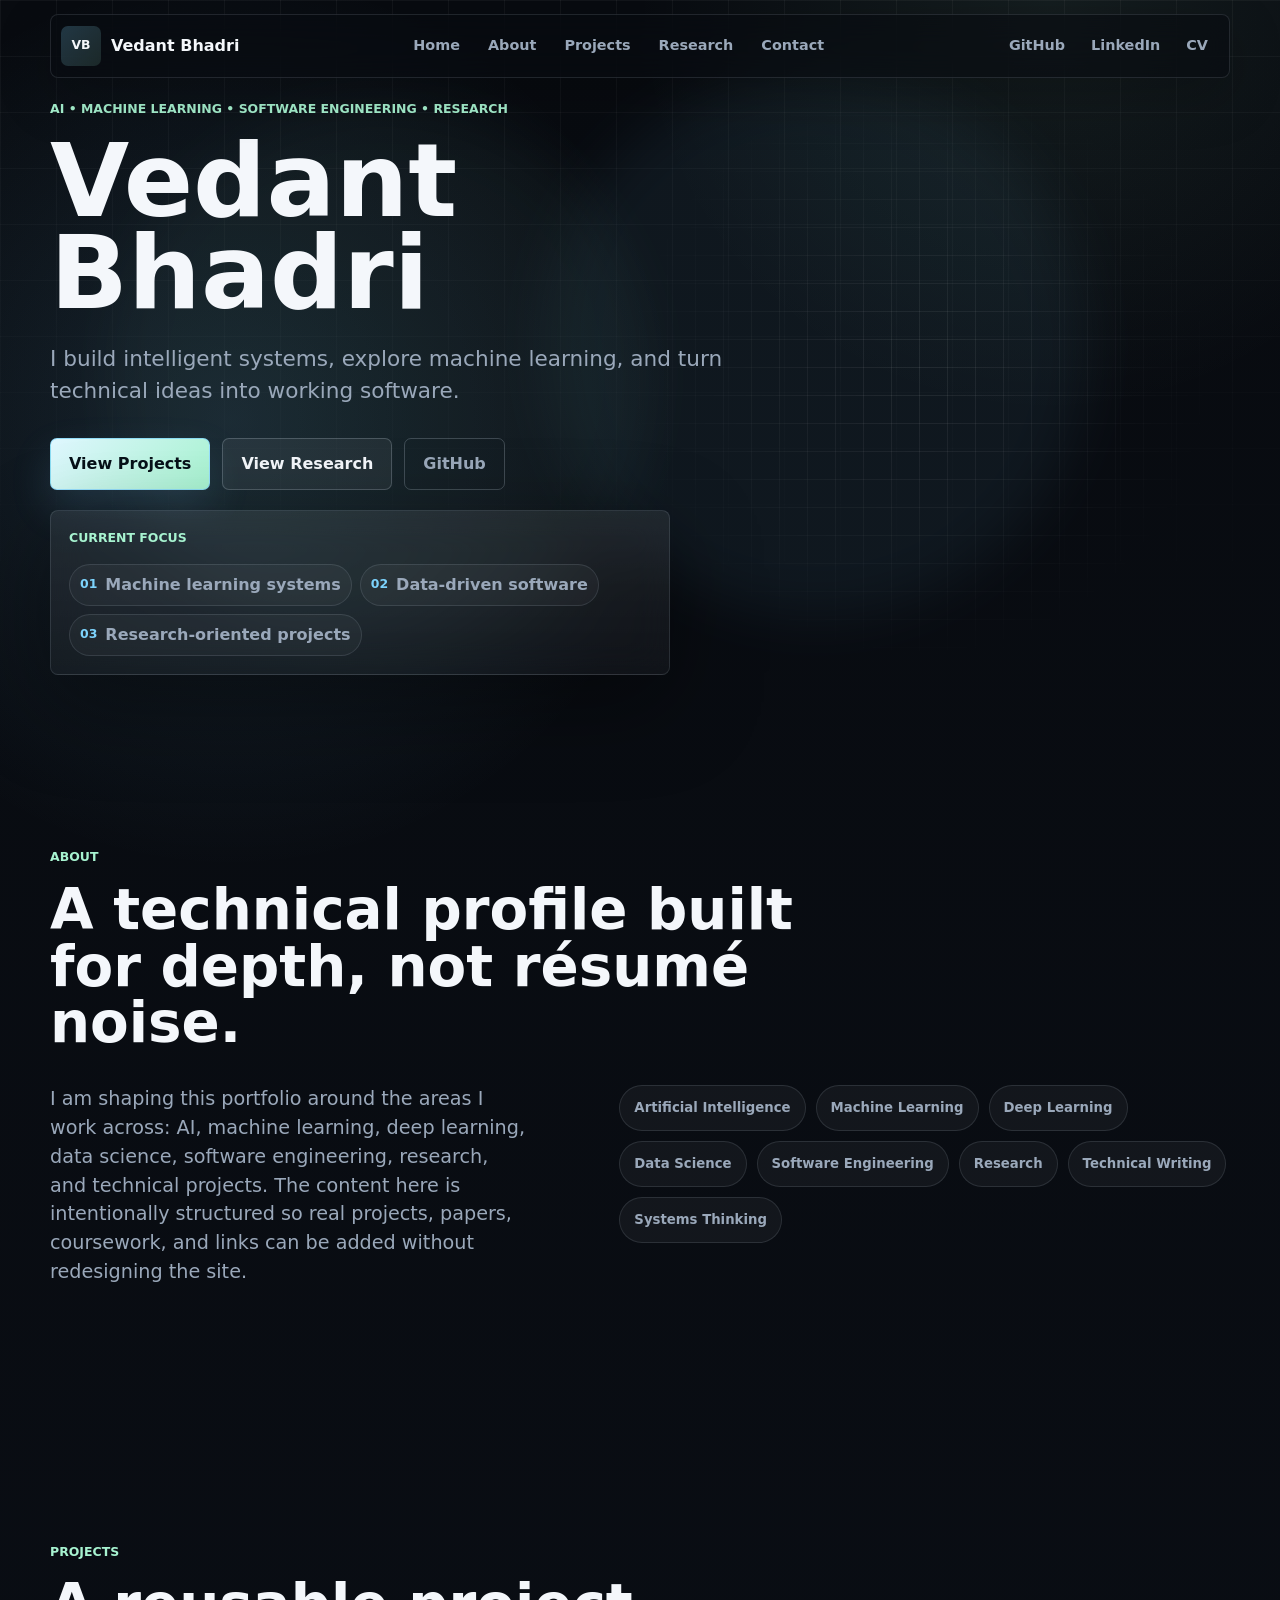
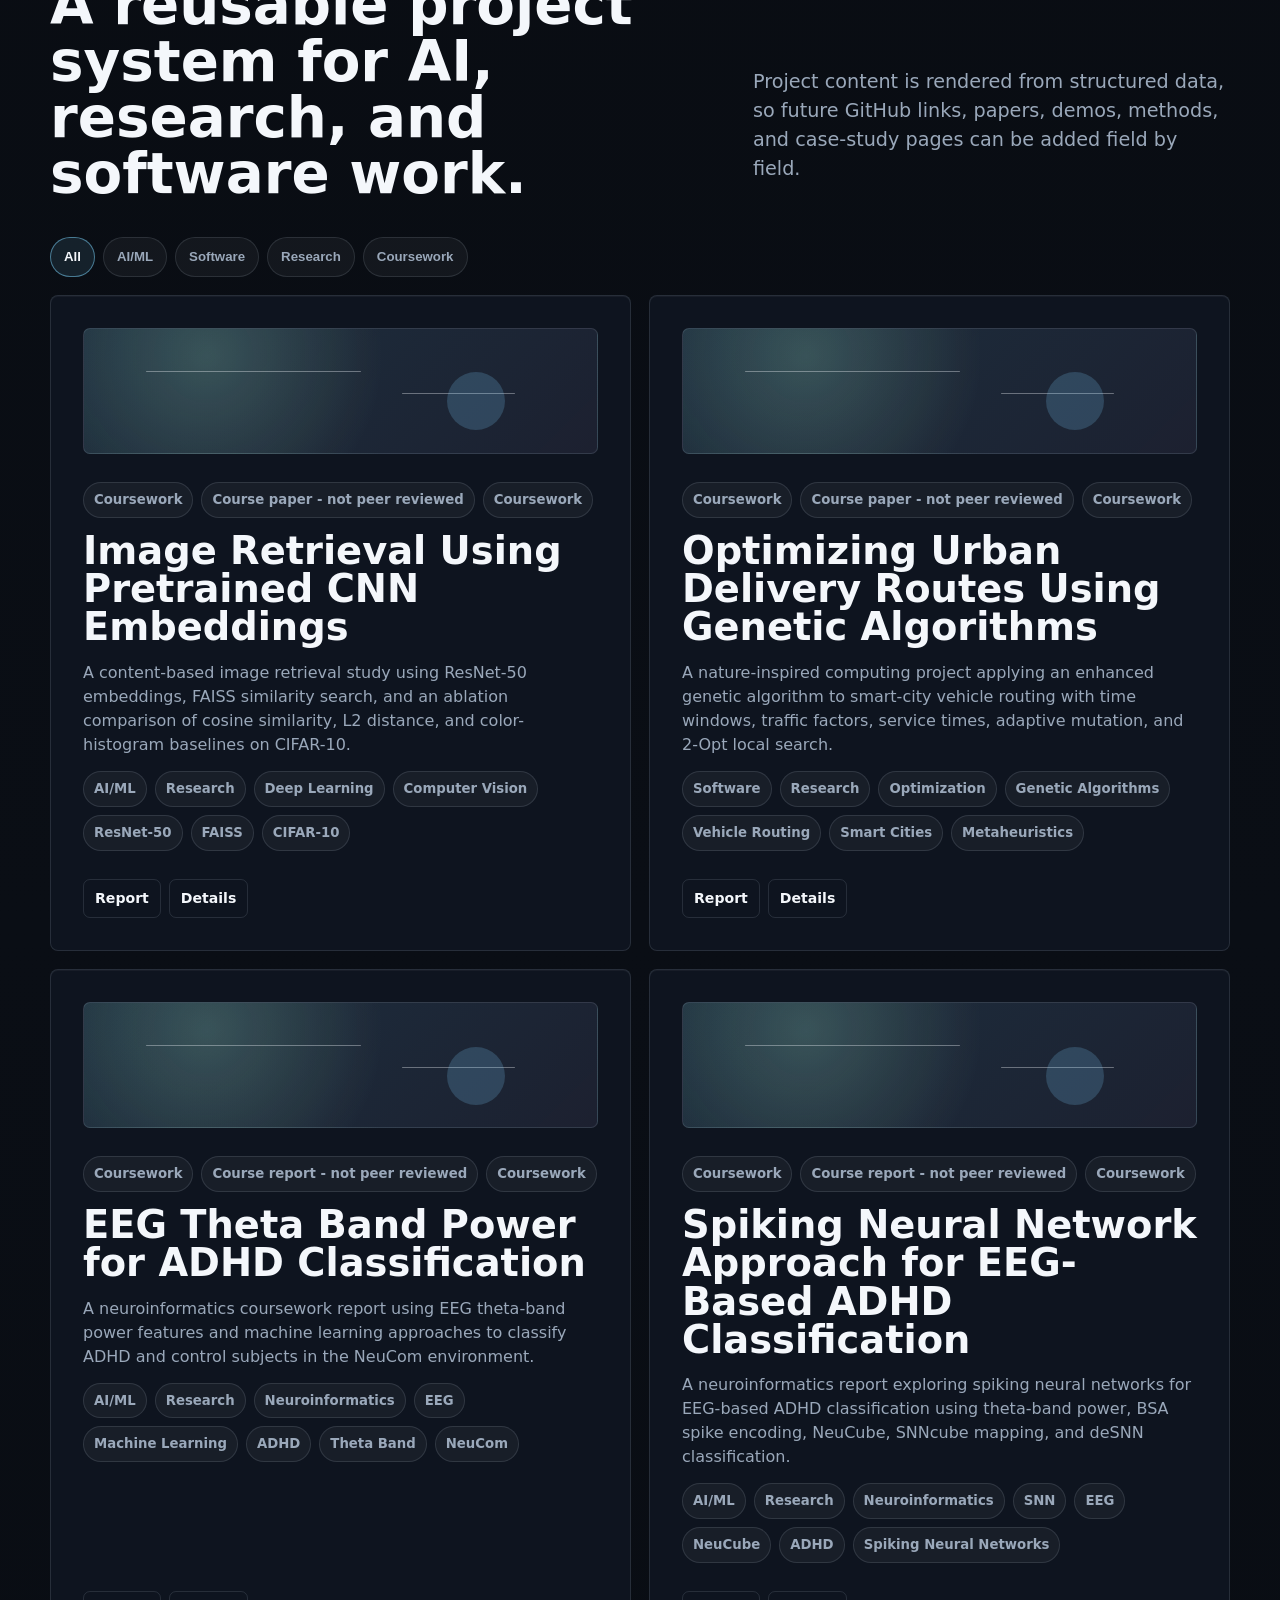
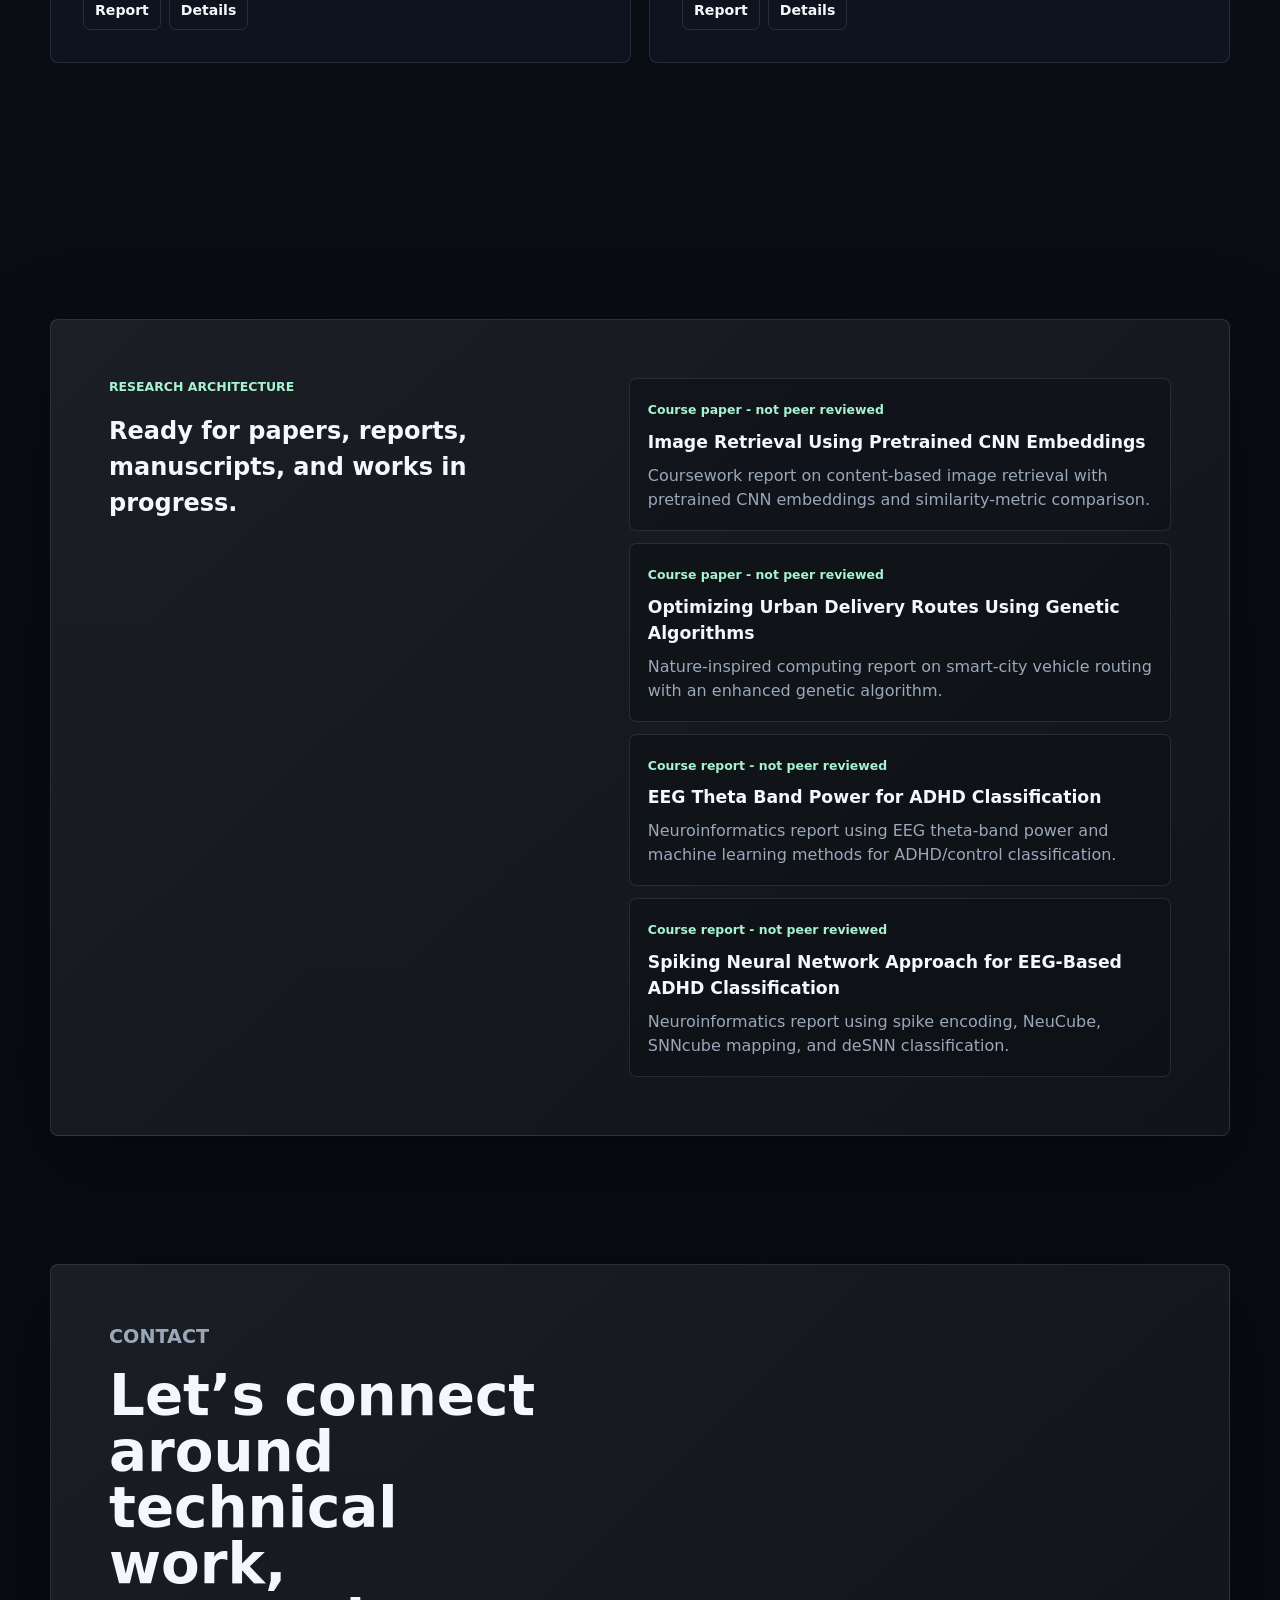
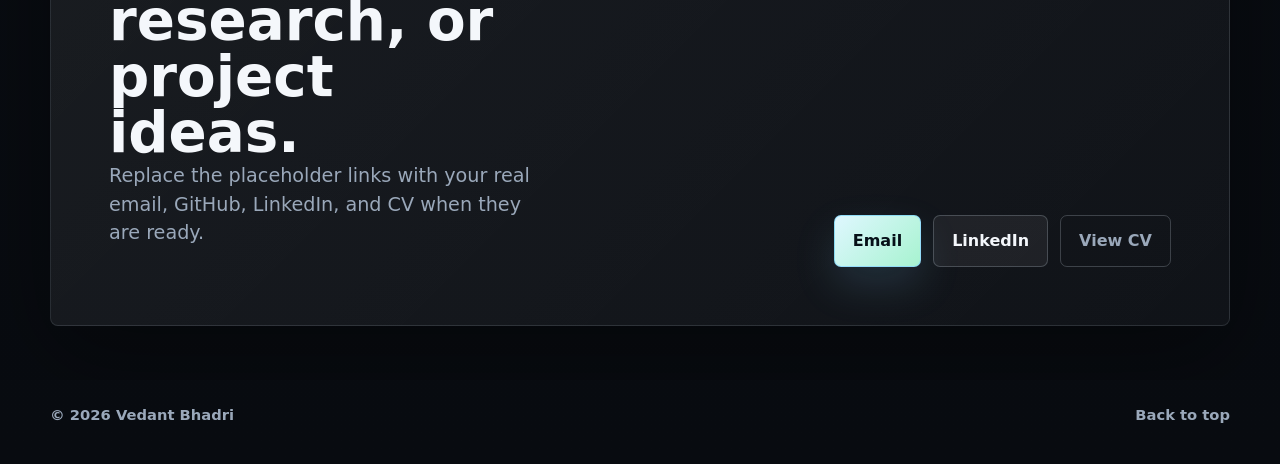
==== index.html @ 606972a1 "Initial portfolio website" ====
<!doctype html>
<html lang="en">
  <head>
    <meta charset="utf-8">
    <meta name="viewport" content="width=device-width, initial-scale=1">
    <meta name="description" content="Vedant Bhadri's portfolio for AI, machine learning, software engineering, research, and technical projects.">
    <meta property="og:title" content="Vedant Bhadri | AI, ML, Software Engineering">
    <meta property="og:description" content="A personal technology portfolio for projects, research, software systems, and technical work.">
    <meta property="og:type" content="website">
    <title>Vedant Bhadri | AI, ML & Software Portfolio</title>
    <link rel="stylesheet" href="styles.css">
  </head>
  <body>
    <header class="site-header" data-header>
      <a class="brand" href="#top" aria-label="Vedant Bhadri home">
        <span class="brand-mark" aria-hidden="true">VB</span>
        <span>Vedant Bhadri</span>
      </a>

      <button class="menu-toggle" type="button" aria-expanded="false" aria-controls="primary-nav" data-menu-toggle>
        <span></span>
        <span></span>
        <span></span>
        <span class="sr-only">Toggle navigation</span>
      </button>

      <nav class="nav" id="primary-nav" aria-label="Primary navigation" data-nav>
        <a href="#top">Home</a>
        <a href="#about">About</a>
        <a href="#projects">Projects</a>
        <a href="#research">Research</a>
        <a href="#contact">Contact</a>
      </nav>

      <div class="header-links" aria-label="External links">
        <a href="#" aria-label="GitHub placeholder">GitHub</a>
        <a href="#" aria-label="LinkedIn placeholder">LinkedIn</a>
        <a href="#" aria-label="CV placeholder">CV</a>
      </div>
    </header>

    <main id="top">
      <section class="hero section-frame" aria-labelledby="hero-title">
        <div class="hero-backdrop" aria-hidden="true">
          <span class="gradient gradient-one"></span>
          <span class="gradient gradient-two"></span>
          <span class="mesh"></span>
        </div>

        <div class="hero-content">
          <p class="eyebrow">AI • Machine Learning • Software Engineering • Research</p>
          <h1 id="hero-title">Vedant Bhadri</h1>
          <p class="hero-copy">
            I build intelligent systems, explore machine learning, and turn technical ideas into working software.
          </p>
          <div class="hero-actions" aria-label="Primary actions">
            <a class="button primary" href="#projects">View Projects</a>
            <a class="button secondary" href="#research">View Research</a>
            <a class="button ghost" href="#" aria-label="GitHub profile placeholder">GitHub</a>
          </div>
        </div>

        <aside class="hero-panel" aria-label="Portfolio focus areas">
          <p class="panel-label">Current focus</p>
          <ul>
            <li><span>01</span> Machine learning systems</li>
            <li><span>02</span> Data-driven software</li>
            <li><span>03</span> Research-oriented projects</li>
          </ul>
        </aside>
      </section>

      <section class="section about" id="about" aria-labelledby="about-title">
        <div class="section-heading">
          <p class="section-kicker">About</p>
          <h2 id="about-title">A technical profile built for depth, not résumé noise.</h2>
        </div>
        <div class="about-grid">
          <p class="about-copy">
            I am shaping this portfolio around the areas I work across: AI, machine learning, deep learning, data science, software engineering, research, and technical projects. The content here is intentionally structured so real projects, papers, coursework, and links can be added without redesigning the site.
          </p>
          <div class="interest-cloud" aria-label="Technical interests">
            <span>Artificial Intelligence</span>
            <span>Machine Learning</span>
            <span>Deep Learning</span>
            <span>Data Science</span>
            <span>Software Engineering</span>
            <span>Research</span>
            <span>Technical Writing</span>
            <span>Systems Thinking</span>
          </div>
        </div>
      </section>

      <section class="section projects" id="projects" aria-labelledby="projects-title">
        <div class="section-heading split">
          <div>
            <p class="section-kicker">Projects</p>
            <h2 id="projects-title">A reusable project system for AI, research, and software work.</h2>
          </div>
          <p>
            Project content is rendered from structured data, so future GitHub links, papers, demos, methods, and case-study pages can be added field by field.
          </p>
        </div>

        <div class="project-toolbar" aria-label="Project filters">
          <button class="filter active" type="button" data-filter="All">All</button>
          <button class="filter" type="button" data-filter="AI/ML">AI/ML</button>
          <button class="filter" type="button" data-filter="Software">Software</button>
          <button class="filter" type="button" data-filter="Research">Research</button>
          <button class="filter" type="button" data-filter="Coursework">Coursework</button>
        </div>

        <div class="project-grid" data-project-grid aria-live="polite"></div>
      </section>

      <section class="section research" id="research" aria-labelledby="research-title">
        <div class="research-card">
          <div>
            <p class="section-kicker">Research Architecture</p>
            <h2 id="research-title">Ready for papers, reports, manuscripts, and works in progress.</h2>
          </div>
          <div class="research-list" data-research-list></div>
        </div>
      </section>

      <section class="contact" id="contact" aria-labelledby="contact-title">
        <div>
          <p class="section-kicker">Contact</p>
          <h2 id="contact-title">Let’s connect around technical work, research, or project ideas.</h2>
          <p>Replace the placeholder links with your real email, GitHub, LinkedIn, and CV when they are ready.</p>
        </div>
        <div class="contact-actions">
          <a class="button primary" href="mailto:hello@example.com">Email</a>
          <a class="button secondary" href="#" aria-label="LinkedIn placeholder">LinkedIn</a>
          <a class="button ghost" href="#" aria-label="CV placeholder">View CV</a>
        </div>
      </section>
    </main>

    <footer class="site-footer">
      <span>© 2026 Vedant Bhadri</span>
      <a href="#top">Back to top</a>
    </footer>

    <script src="script.js"></script>
  </body>
</html>
---- styles.css ----
:root {
  color-scheme: dark;
  --bg: #080b10;
  --bg-soft: #0d121b;
  --surface: rgba(17, 24, 36, 0.72);
  --surface-strong: rgba(21, 30, 45, 0.94);
  --text: #f4f7fb;
  --muted: #9aa8ba;
  --subtle: #6d7b8d;
  --line: rgba(214, 225, 241, 0.12);
  --line-strong: rgba(214, 225, 241, 0.22);
  --accent: #7dd3fc;
  --accent-2: #a7f3d0;
  --accent-3: #c4b5fd;
  --shadow: 0 28px 90px rgba(0, 0, 0, 0.38);
  --radius: 8px;
  --max: 1180px;
}

* {
  box-sizing: border-box;
}

html {
  scroll-behavior: smooth;
}

body {
  min-height: 100vh;
  margin: 0;
  overflow-x: hidden;
  background:
    radial-gradient(circle at 18% 8%, rgba(125, 211, 252, 0.13), transparent 28rem),
    radial-gradient(circle at 82% 0%, rgba(167, 243, 208, 0.08), transparent 26rem),
    linear-gradient(180deg, #080b10 0%, #0a0e15 48%, #080b10 100%);
  color: var(--text);
  font-family: Inter, ui-sans-serif, system-ui, -apple-system, BlinkMacSystemFont, "Segoe UI", sans-serif;
  line-height: 1.5;
}

main {
  overflow: hidden;
}

body::before {
  position: fixed;
  inset: 0;
  z-index: -1;
  pointer-events: none;
  background-image:
    linear-gradient(rgba(255, 255, 255, 0.045) 1px, transparent 1px),
    linear-gradient(90deg, rgba(255, 255, 255, 0.045) 1px, transparent 1px);
  background-size: 56px 56px;
  mask-image: linear-gradient(180deg, #000, transparent 72%);
  content: "";
}

body::selection {
  background: rgba(125, 211, 252, 0.28);
}

a {
  color: inherit;
  text-decoration: none;
}

button,
a {
  -webkit-tap-highlight-color: transparent;
}

a:focus-visible,
button:focus-visible {
  outline: 2px solid var(--accent);
  outline-offset: 4px;
}

.sr-only {
  position: absolute;
  width: 1px;
  height: 1px;
  padding: 0;
  margin: -1px;
  overflow: hidden;
  clip: rect(0, 0, 0, 0);
  white-space: nowrap;
  border: 0;
}

.site-header {
  position: fixed;
  inset: 0 0 auto;
  z-index: 30;
  display: grid;
  grid-template-columns: auto 1fr auto;
  align-items: center;
  gap: 22px;
  width: min(var(--max), calc(100% - 32px));
  margin: 14px auto 0;
  padding: 10px;
  border: 1px solid var(--line);
  border-radius: var(--radius);
  background: rgba(8, 11, 16, 0.58);
  box-shadow: 0 18px 54px rgba(0, 0, 0, 0.22);
  backdrop-filter: blur(18px);
  transition: background 220ms ease, border-color 220ms ease;
}

.site-header.is-scrolled {
  border-color: var(--line-strong);
  background: rgba(8, 11, 16, 0.82);
}

.brand,
.nav,
.header-links,
.hero-actions,
.contact-actions,
.project-meta,
.project-actions,
.tag-list {
  display: flex;
  align-items: center;
}

.brand {
  gap: 10px;
  font-weight: 800;
}

.brand-mark {
  display: grid;
  place-items: center;
  width: 40px;
  aspect-ratio: 1;
  border-radius: 7px;
  background: linear-gradient(135deg, rgba(125, 211, 252, 0.22), rgba(167, 243, 208, 0.12));
  color: var(--text);
  font-size: 0.78rem;
  letter-spacing: 0;
}

.nav {
  justify-content: center;
  gap: 4px;
}

.nav a,
.header-links a {
  border-radius: 7px;
  color: var(--muted);
  font-size: 0.9rem;
  font-weight: 700;
  transition: background 180ms ease, color 180ms ease;
}

.nav a {
  padding: 10px 12px;
}

.header-links {
  gap: 4px;
}

.header-links a {
  padding: 9px 10px;
  border: 1px solid transparent;
}

.nav a:hover,
.header-links a:hover,
.site-footer a:hover {
  background: rgba(255, 255, 255, 0.055);
  color: var(--text);
}

.menu-toggle {
  display: none;
  width: 44px;
  height: 44px;
  place-items: center;
  border: 1px solid var(--line);
  border-radius: 7px;
  background: rgba(255, 255, 255, 0.04);
  color: var(--text);
}

.menu-toggle span:not(.sr-only) {
  display: block;
  width: 18px;
  height: 2px;
  margin: 3px 0;
  border-radius: 999px;
  background: currentColor;
}

.section-frame,
.section,
.contact,
.site-footer {
  width: min(var(--max), calc(100% - 36px));
  margin-inline: auto;
}

.hero {
  position: relative;
  min-height: 70svh;
  display: grid;
  grid-template-columns: minmax(0, 1fr);
  gap: 20px;
  align-items: center;
  justify-items: start;
  padding: clamp(100px, 10vh, 132px) 0 clamp(28px, 5vh, 46px);
}

.hero-backdrop,
.hero-backdrop span {
  position: absolute;
  pointer-events: none;
}

.hero-backdrop {
  inset: 0;
  z-index: -3;
  overflow: hidden;
}

.gradient {
  width: 34rem;
  height: 34rem;
  border-radius: 50%;
  filter: blur(28px);
  opacity: 0.18;
  animation: float-gradient 14s ease-in-out infinite alternate;
}

.gradient-one {
  top: 10%;
  right: 12%;
  background: rgba(125, 211, 252, 0.34);
}

.gradient-two {
  bottom: 10%;
  left: 5%;
  background: rgba(167, 243, 208, 0.18);
  animation-delay: -4s;
}

.mesh {
  inset: 8% 0 auto auto;
  width: min(620px, 62vw);
  height: min(620px, 62vw);
  border: 1px solid rgba(255, 255, 255, 0.08);
  border-radius: 50%;
  background:
    linear-gradient(rgba(255, 255, 255, 0.08) 1px, transparent 1px),
    linear-gradient(90deg, rgba(255, 255, 255, 0.08) 1px, transparent 1px);
  background-size: 28px 28px;
  mask-image: radial-gradient(circle, #000, transparent 70%);
  animation: slow-rotate 26s linear infinite;
}

.hero-content {
  grid-column: 1;
  max-width: 980px;
}

.eyebrow,
.section-kicker,
.panel-label {
  margin: 0 0 16px;
  color: var(--accent-2);
  font-size: 0.78rem;
  font-weight: 800;
  letter-spacing: 0;
  text-transform: uppercase;
}

h1,
h2,
h3,
p {
  margin-top: 0;
}

h1 {
  max-width: 760px;
  margin-bottom: 24px;
  font-size: clamp(4rem, 8vw, 8rem);
  line-height: 0.9;
  letter-spacing: 0;
}

h2 {
  letter-spacing: 0;
}

.hero-copy {
  max-width: 680px;
  margin-bottom: 30px;
  color: var(--muted);
  font-size: clamp(1.08rem, 1.8vw, 1.35rem);
}

.hero-actions,
.contact-actions {
  gap: 12px;
  flex-wrap: wrap;
}

.button {
  position: relative;
  display: inline-flex;
  align-items: center;
  justify-content: center;
  min-height: 48px;
  padding: 13px 18px;
  border: 1px solid var(--line-strong);
  border-radius: 7px;
  overflow: hidden;
  color: var(--text);
  font-weight: 800;
  transition: transform 180ms ease, border-color 180ms ease, background 180ms ease, color 180ms ease;
}

.button:hover {
  transform: translateY(-2px);
}

.button.primary {
  border-color: rgba(125, 211, 252, 0.72);
  background: linear-gradient(135deg, #dff7ff, #a7f3d0);
  color: #061018;
  box-shadow: 0 18px 42px rgba(125, 211, 252, 0.15);
}

.button.secondary {
  background: rgba(255, 255, 255, 0.06);
}

.button.ghost {
  background: transparent;
  color: var(--muted);
}

.button.ghost:hover,
.button.secondary:hover {
  border-color: rgba(125, 211, 252, 0.52);
  color: var(--text);
}

.hero-panel {
  grid-column: 1;
  max-width: 620px;
  position: relative;
  padding: 18px;
  border: 1px solid var(--line);
  border-radius: var(--radius);
  background: linear-gradient(180deg, rgba(255, 255, 255, 0.075), rgba(255, 255, 255, 0.035));
  box-shadow: var(--shadow);
  backdrop-filter: blur(18px);
}

.hero-panel ul {
  display: flex;
  flex-wrap: wrap;
  gap: 8px;
  padding: 0;
  margin: 0;
  list-style: none;
}

.hero-panel li {
  display: inline-flex;
  gap: 8px;
  align-items: center;
  padding: 8px 10px;
  border: 1px solid var(--line);
  border-radius: 999px;
  background: rgba(255, 255, 255, 0.035);
  color: var(--muted);
  font-weight: 700;
}

.hero-panel li span {
  display: inline;
  width: auto;
  border: 0;
  color: var(--accent);
  font-size: 0.78rem;
}

.section {
  padding: clamp(76px, 11vw, 128px) 0;
}

.section-heading {
  max-width: 760px;
  margin-bottom: 34px;
}

.section-heading.split {
  max-width: none;
  display: grid;
  grid-template-columns: minmax(0, 0.9fr) minmax(280px, 0.7fr);
  gap: clamp(28px, 7vw, 90px);
  align-items: end;
}

.section-heading h2,
.contact h2 {
  margin-bottom: 0;
  font-size: clamp(2.1rem, 4.4vw, 4.8rem);
  line-height: 1;
}

.section-heading p:not(.section-kicker),
.contact p,
.about-copy {
  color: var(--muted);
  font-size: clamp(1.02rem, 1.8vw, 1.2rem);
}

.about-grid {
  display: grid;
  grid-template-columns: minmax(0, 0.88fr) minmax(300px, 1.12fr);
  gap: clamp(28px, 7vw, 90px);
  align-items: start;
}

.about-copy {
  max-width: 650px;
  margin-bottom: 0;
}

.interest-cloud {
  display: flex;
  flex-wrap: wrap;
  gap: 10px;
}

.interest-cloud span,
.tag-list span,
.project-meta span,
.filter {
  border: 1px solid var(--line);
  border-radius: 999px;
  background: rgba(255, 255, 255, 0.045);
  color: var(--muted);
  font-size: 0.83rem;
  font-weight: 750;
}

.interest-cloud span {
  padding: 12px 14px;
}

.project-toolbar {
  display: flex;
  gap: 8px;
  flex-wrap: wrap;
  margin: 0 0 18px;
}

.filter {
  min-height: 40px;
  padding: 9px 13px;
  cursor: pointer;
  transition: background 180ms ease, border-color 180ms ease, color 180ms ease;
}

.filter:hover,
.filter.active {
  border-color: rgba(125, 211, 252, 0.5);
  background: rgba(125, 211, 252, 0.1);
  color: var(--text);
}

.project-grid {
  display: grid;
  grid-template-columns: repeat(2, minmax(0, 1fr));
  gap: 18px;
}

.project-card {
  position: relative;
  min-height: 380px;
  display: grid;
  grid-template-rows: auto 1fr auto;
  gap: 28px;
  padding: clamp(22px, 4vw, 32px);
  border: 1px solid var(--line);
  border-radius: var(--radius);
  overflow: hidden;
  background: var(--surface);
  box-shadow: inset 0 1px 0 rgba(255, 255, 255, 0.04);
  transform-style: preserve-3d;
  transition: transform 220ms ease, border-color 220ms ease, box-shadow 220ms ease, background 220ms ease;
}

.project-card.featured {
  background:
    radial-gradient(circle at 80% 0%, rgba(125, 211, 252, 0.16), transparent 26rem),
    var(--surface-strong);
}

.project-card:hover {
  border-color: rgba(125, 211, 252, 0.42);
  box-shadow: 0 26px 80px rgba(0, 0, 0, 0.28);
}

.project-visual {
  position: relative;
  min-height: 126px;
  border: 1px solid var(--line);
  border-radius: 7px;
  overflow: hidden;
  background:
    radial-gradient(circle at 24% 22%, rgba(167, 243, 208, 0.2), transparent 11rem),
    linear-gradient(135deg, rgba(125, 211, 252, 0.14), rgba(196, 181, 253, 0.08));
}

.project-card.featured .project-visual {
  min-height: 126px;
}

.project-visual span {
  position: absolute;
  border-radius: 999px;
  background: rgba(244, 247, 251, 0.36);
}

.project-visual span:nth-child(1) {
  width: 42%;
  height: 1px;
  top: 34%;
  left: 12%;
}

.project-visual span:nth-child(2) {
  width: 22%;
  height: 1px;
  top: 52%;
  right: 16%;
}

.project-visual span:nth-child(3) {
  width: 58px;
  aspect-ratio: 1;
  right: 18%;
  bottom: 18%;
  background: rgba(125, 211, 252, 0.2);
}

.project-content {
  display: grid;
  align-content: start;
  gap: 14px;
}

.project-meta,
.tag-list,
.project-actions {
  gap: 8px;
  flex-wrap: wrap;
}

.project-meta span,
.tag-list span {
  padding: 7px 10px;
}

.project-card h3 {
  margin: 0;
  font-size: clamp(1.6rem, 3vw, 2.8rem);
  line-height: 1;
}

.project-card p {
  max-width: 590px;
  margin: 0;
  color: var(--muted);
}

.project-actions a {
  display: inline-flex;
  min-height: 38px;
  align-items: center;
  padding: 8px 11px;
  border: 1px solid var(--line);
  border-radius: 7px;
  color: var(--text);
  font-size: 0.88rem;
  font-weight: 800;
  transition: border-color 180ms ease, background 180ms ease;
}

.project-actions a:hover {
  border-color: rgba(125, 211, 252, 0.48);
  background: rgba(125, 211, 252, 0.08);
}

.research-card,
.contact {
  display: grid;
  grid-template-columns: minmax(0, 0.8fr) minmax(280px, 1fr);
  gap: clamp(28px, 7vw, 86px);
  align-items: start;
  padding: clamp(28px, 6vw, 58px);
  border: 1px solid var(--line);
  border-radius: var(--radius);
  background: linear-gradient(135deg, rgba(255, 255, 255, 0.075), rgba(255, 255, 255, 0.035));
  box-shadow: var(--shadow);
}

.research-list {
  display: grid;
  gap: 12px;
}

.research-list article {
  padding: 18px;
  border: 1px solid var(--line);
  border-radius: 7px;
  background: rgba(8, 11, 16, 0.38);
}

.research-list span {
  display: inline-flex;
  margin-bottom: 10px;
  color: var(--accent-2);
  font-size: 0.78rem;
  font-weight: 800;
}

.research-list h3 {
  margin-bottom: 8px;
  font-size: 1.08rem;
}

.research-list p {
  margin-bottom: 0;
  color: var(--muted);
}

.contact {
  margin-bottom: clamp(24px, 5vw, 54px);
}

.contact-actions {
  align-self: end;
  justify-self: end;
}

.site-footer {
  display: flex;
  justify-content: space-between;
  gap: 16px;
  padding: 24px 0 38px;
  color: var(--muted);
  font-size: 0.92rem;
  font-weight: 750;
}

.motion-ready .reveal {
  opacity: 0;
  transform: translateY(18px);
}

.motion-ready .reveal.is-visible {
  opacity: 1;
  transform: translateY(0);
  transition: opacity 650ms ease, transform 650ms ease;
  transition-delay: var(--delay, 0ms);
}

@keyframes float-gradient {
  from {
    transform: translate3d(0, 0, 0) scale(1);
  }

  to {
    transform: translate3d(3%, -4%, 0) scale(1.06);
  }
}

@keyframes slow-rotate {
  from {
    transform: rotate(0deg);
  }

  to {
    transform: rotate(360deg);
  }
}

@media (max-width: 920px) {
  .site-header {
    grid-template-columns: auto auto;
  }

  .menu-toggle {
    display: grid;
    justify-self: end;
  }

  .nav,
  .header-links {
    display: none;
  }

  .nav-open .nav,
  .nav-open .header-links {
    display: grid;
    grid-column: 1 / -1;
    justify-content: stretch;
    gap: 6px;
  }

  .nav-open .header-links {
    grid-template-columns: repeat(3, minmax(0, 1fr));
  }

  .nav a,
  .header-links a {
    width: 100%;
    padding: 12px;
    background: rgba(255, 255, 255, 0.04);
  }

  .hero,
  .about-grid,
  .section-heading.split,
  .research-card,
  .contact {
    grid-template-columns: 1fr;
  }

  .hero {
    min-height: auto;
    padding-top: 140px;
  }

  .hero-content {
    grid-column: 1;
    order: 1;
  }

  .hero-panel {
    max-width: 560px;
    order: 3;
  }

  h1 {
    max-width: 100%;
    font-size: clamp(3.25rem, 12vw, 6rem);
  }

  .project-grid {
    grid-template-columns: 1fr;
  }

  .project-card.featured {
    min-height: 500px;
  }

  .contact-actions {
    justify-self: start;
  }
}

@media (max-width: 560px) {
  .site-header,
  .section-frame,
  .section,
  .contact,
  .site-footer {
    width: calc(100% - 28px);
  }

  .site-header {
    margin-top: 10px;
  }

  .brand span:last-child {
    display: none;
  }

  .hero {
    padding-top: 106px;
    gap: 18px;
  }

  h1 {
    max-width: 100%;
    font-size: clamp(2.5rem, 10.5vw, 3.25rem);
  }

  .hero-copy {
    font-size: 1rem;
  }

  .contact-actions .button {
    width: 100%;
  }

  .hero-panel,
  .project-card,
  .research-card,
  .contact {
    padding: 20px;
  }

  .hero-panel {
    display: none;
  }

  .project-card,
  .project-card.featured {
    min-height: 0;
  }

  .project-card.featured .project-visual,
  .project-visual {
    min-height: 150px;
  }

  .site-footer {
    flex-direction: column;
  }
}

@media (prefers-reduced-motion: reduce) {
  *,
  *::before,
  *::after {
    scroll-behavior: auto !important;
    animation-duration: 0.001ms !important;
    animation-iteration-count: 1 !important;
    transition-duration: 0.001ms !important;
  }

  .motion-ready .reveal {
    opacity: 1;
    transform: none;
  }
}
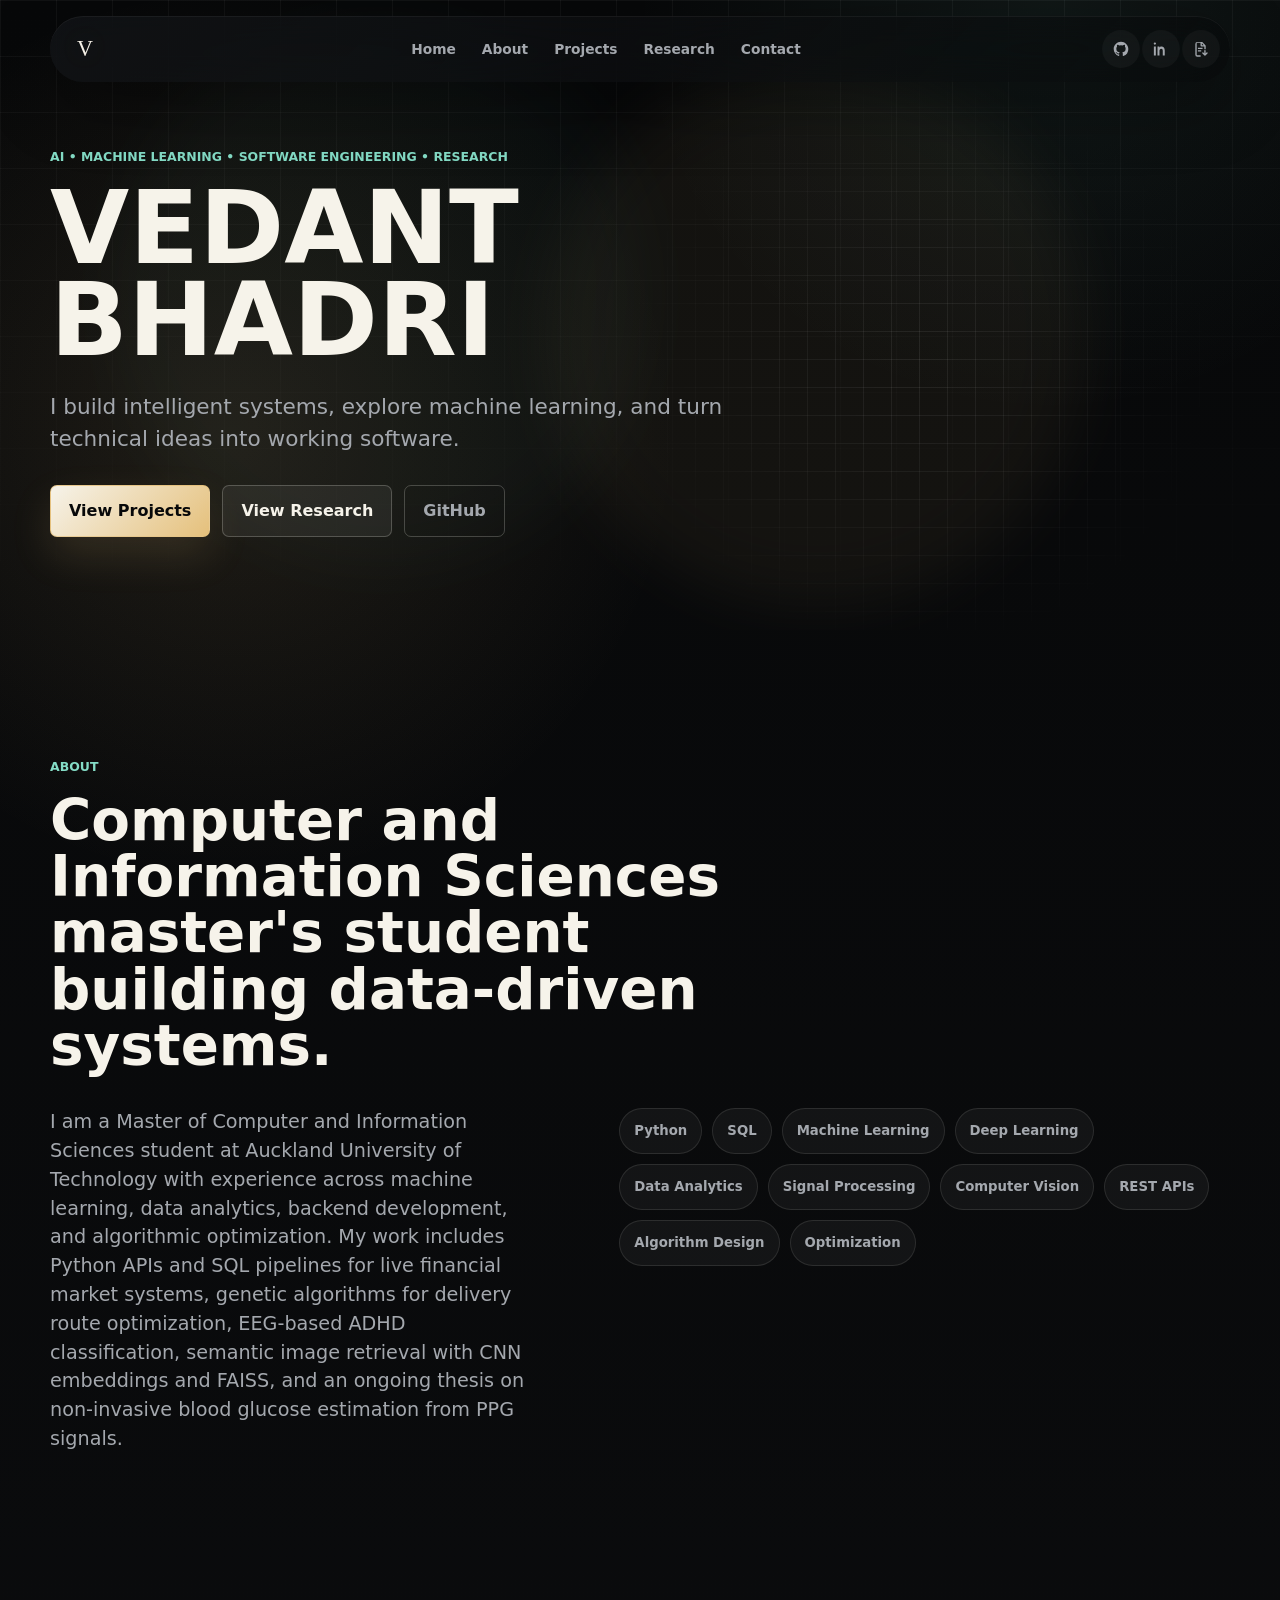
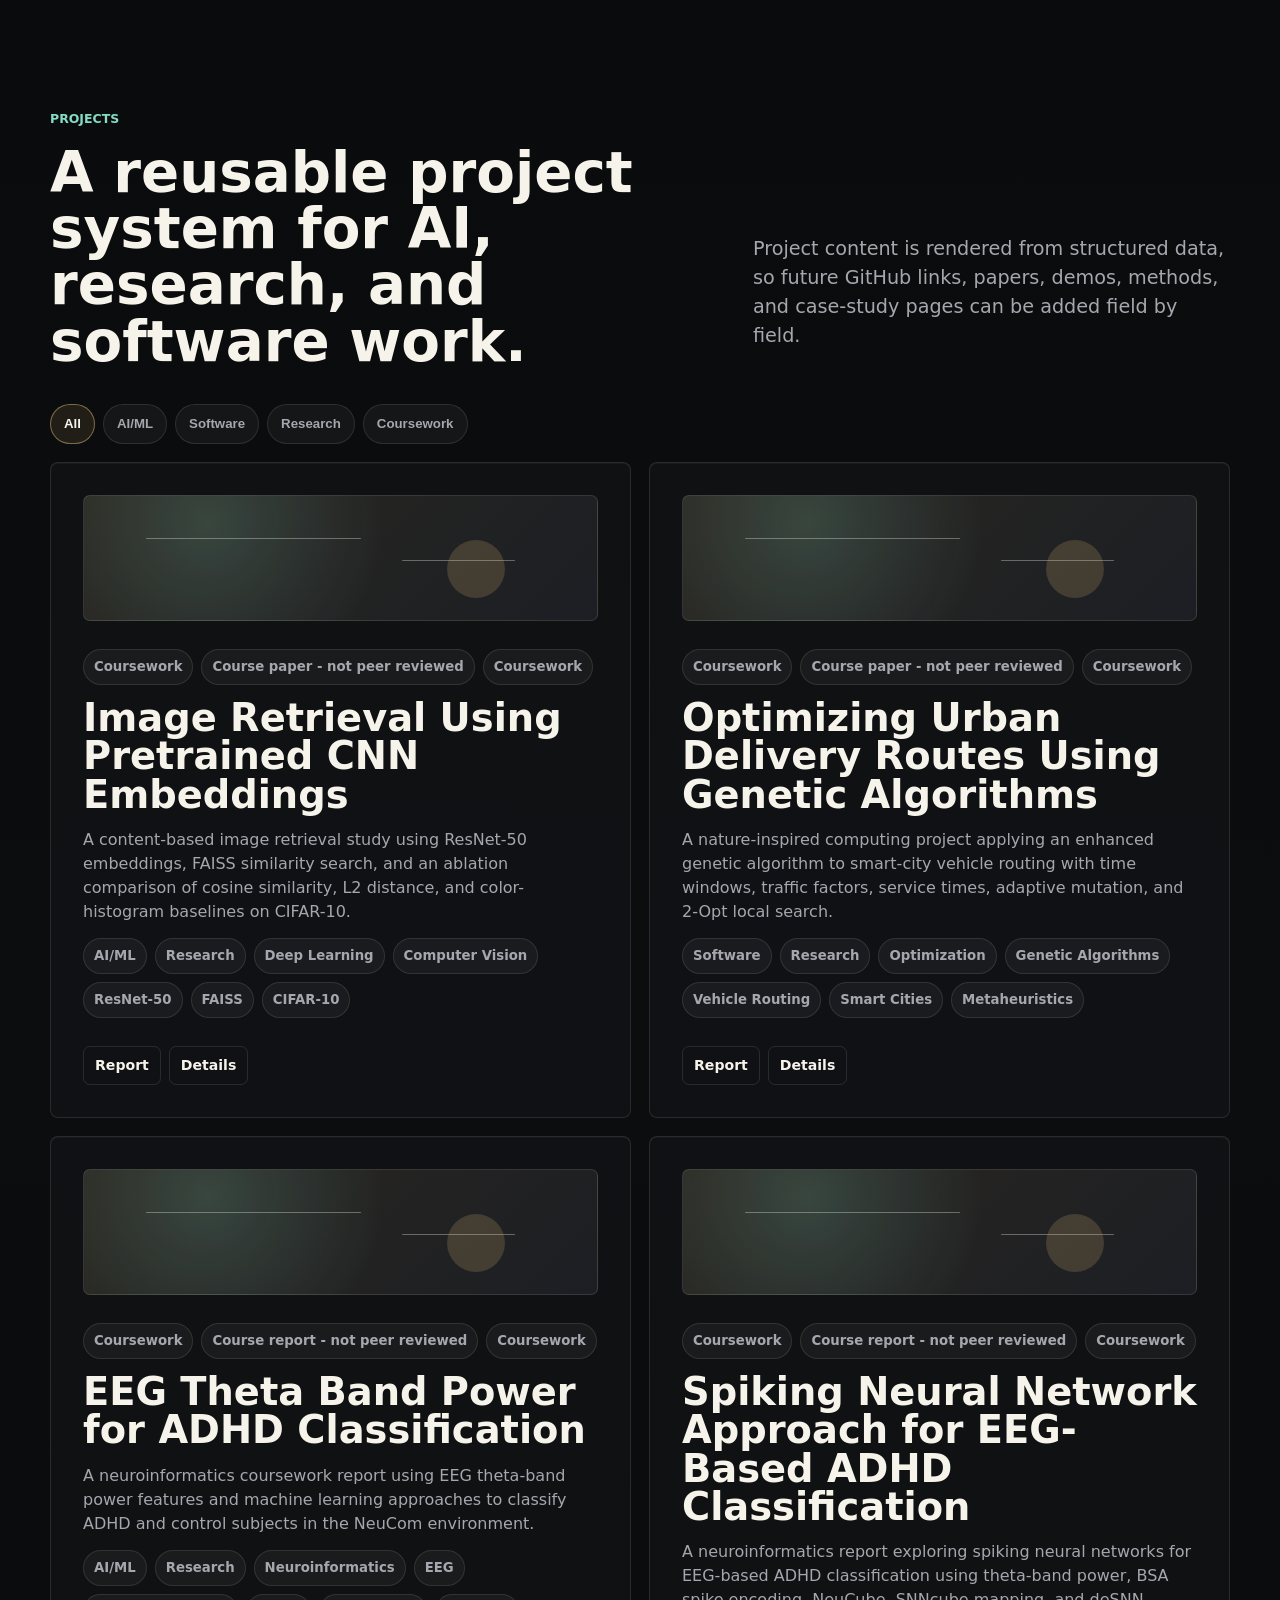
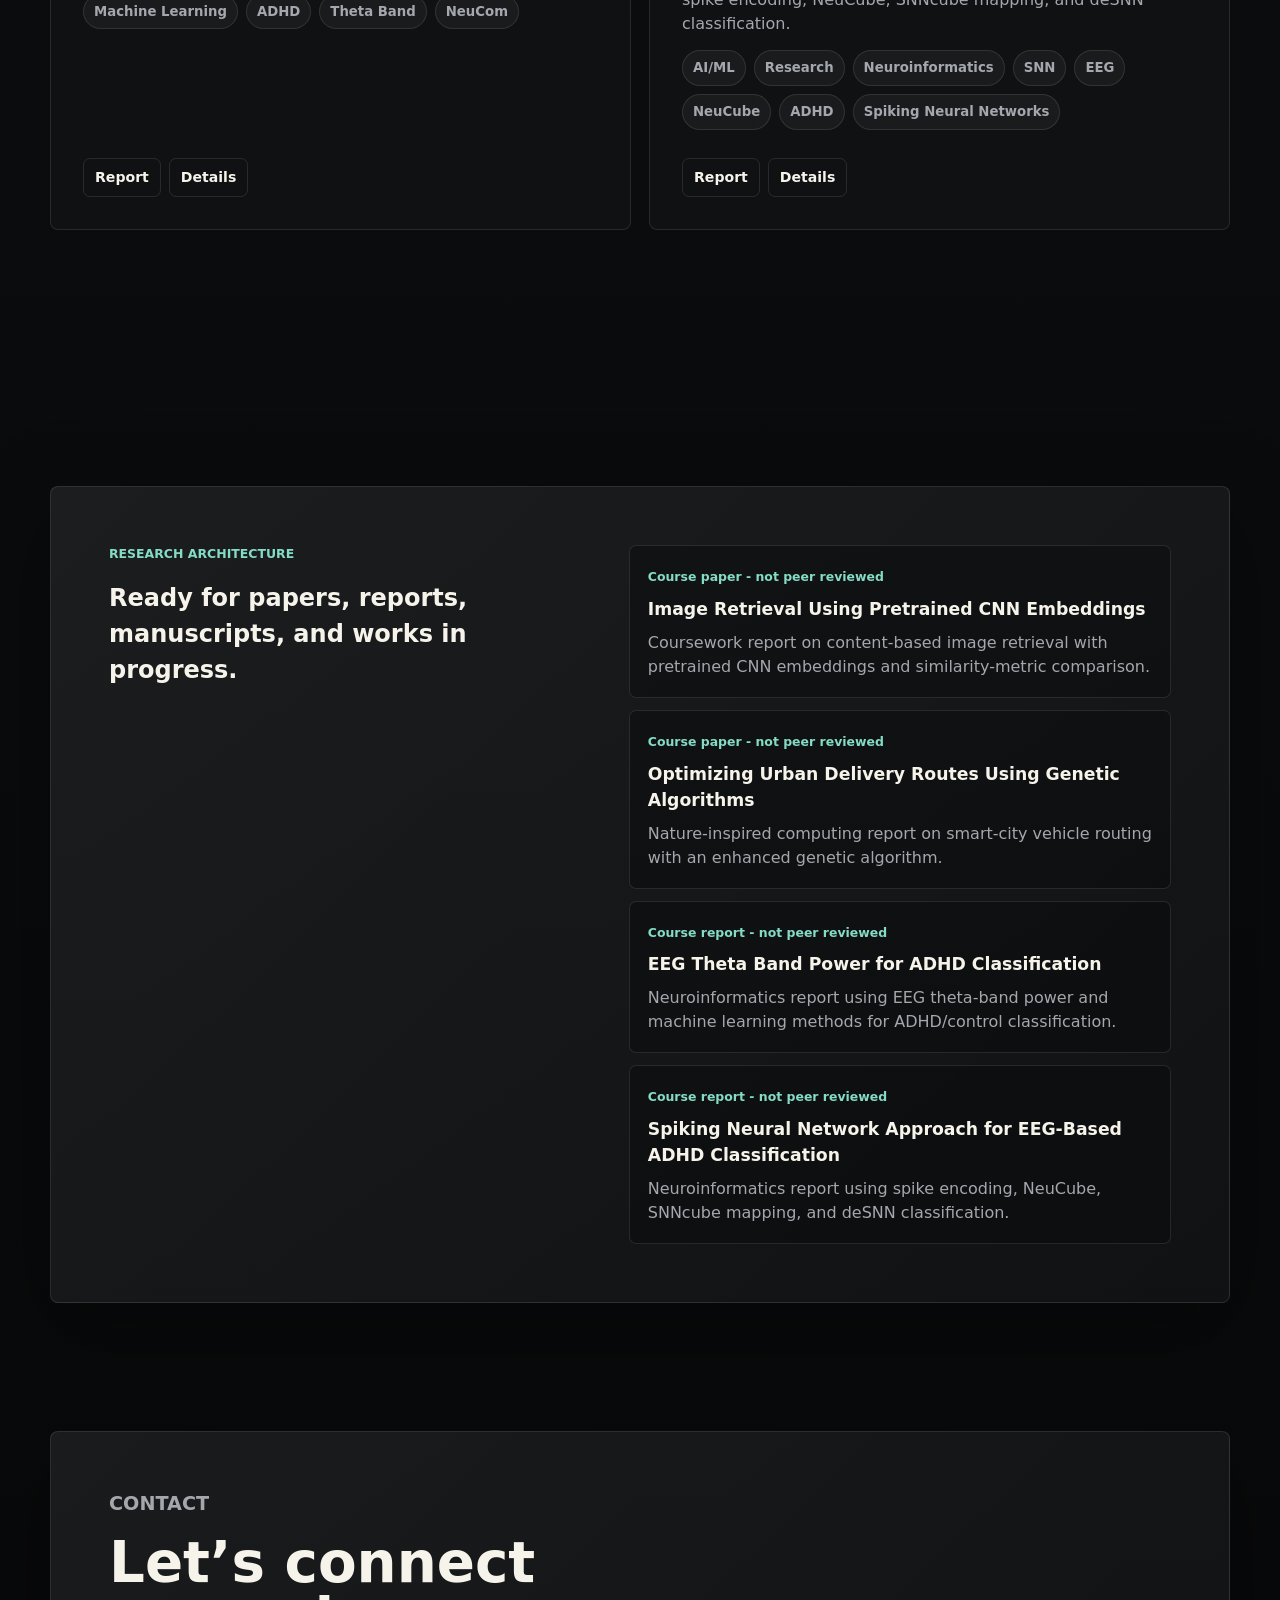
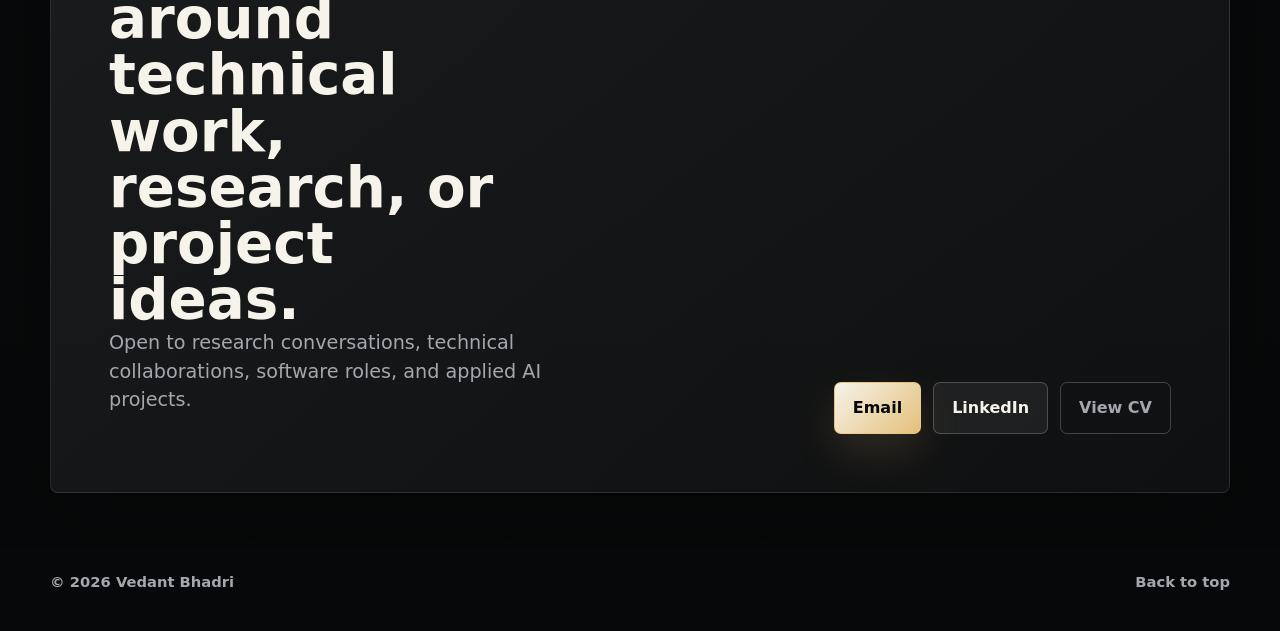
==== commit 19872ade: "Update portfolio navbar and content" ====
--- a/index.html
+++ b/index.html
@@ -13,8 +13,9 @@
   <body>
     <header class="site-header" data-header>
       <a class="brand" href="#top" aria-label="Vedant Bhadri home">
-        <span class="brand-mark" aria-hidden="true">VB</span>
-        <span>Vedant Bhadri</span>
+        <span class="brand-mark" aria-hidden="true">
+          <img class="brand-logo" src="assets/logo/vedant-v-logo.svg" alt="">
+        </span>
       </a>
 
       <button class="menu-toggle" type="button" aria-expanded="false" aria-controls="primary-nav" data-menu-toggle>
@@ -33,9 +34,21 @@
       </nav>
 
       <div class="header-links" aria-label="External links">
-        <a href="#" aria-label="GitHub placeholder">GitHub</a>
-        <a href="#" aria-label="LinkedIn placeholder">LinkedIn</a>
-        <a href="#" aria-label="CV placeholder">CV</a>
+        <a href="#" aria-label="GitHub profile placeholder">
+          <svg viewBox="0 0 24 24" aria-hidden="true">
+            <path d="M12 2.25c-5.38 0-9.75 4.37-9.75 9.75 0 4.31 2.8 7.96 6.68 9.25.49.09.67-.21.67-.47v-1.69c-2.72.59-3.3-1.16-3.3-1.16-.44-1.13-1.08-1.43-1.08-1.43-.88-.6.07-.59.07-.59.98.07 1.49 1 1.49 1 .86 1.48 2.27 1.05 2.82.8.09-.62.34-1.05.61-1.29-2.17-.25-4.45-1.09-4.45-4.83 0-1.07.38-1.94 1-2.62-.1-.25-.44-1.25.1-2.59 0 0 .82-.26 2.68 1a9.18 9.18 0 0 1 4.88 0c1.86-1.26 2.68-1 2.68-1 .54 1.34.2 2.34.1 2.59.62.68 1 1.55 1 2.62 0 3.75-2.29 4.58-4.46 4.82.35.3.66.89.66 1.8v2.67c0 .26.18.56.68.47A9.76 9.76 0 0 0 21.75 12c0-5.38-4.37-9.75-9.75-9.75Z"></path>
+          </svg>
+        </a>
+        <a href="#" aria-label="LinkedIn profile placeholder">
+          <svg viewBox="0 0 24 24" aria-hidden="true">
+            <path d="M5.13 8.62H2.5v12.13h2.63V8.62ZM3.82 3.25a1.53 1.53 0 1 0 0 3.06 1.53 1.53 0 0 0 0-3.06Zm6.04 5.37H7.34v12.13h2.63v-6.2c0-1.63.75-2.91 2.35-2.91 1.37 0 2.04.98 2.04 2.76v6.35h2.63V13.9c0-3.42-1.82-5.17-4.25-5.17-1.43 0-2.3.63-2.88 1.38V8.62Z"></path>
+          </svg>
+        </a>
+        <a href="assets/cv/vedant-bhadri-cv.pdf" target="_blank" rel="noopener" aria-label="Open resume PDF">
+          <svg viewBox="0 0 24 24" aria-hidden="true">
+            <path d="M7 2.75h6.1c.35 0 .69.14.94.39l3.82 3.82c.25.25.39.59.39.94v4.35h-1.8V8.65h-3.8a1.3 1.3 0 0 1-1.3-1.3v-3.8H7c-.41 0-.75.34-.75.75v15.4c0 .41.34.75.75.75h4.5v1.8H7a2.55 2.55 0 0 1-2.55-2.55V5.3A2.55 2.55 0 0 1 7 2.75Zm6.15 1.72v2.38h2.38l-2.38-2.38Zm4.1 8.78a.9.9 0 0 1 .9.9v3.78l1.21-1.21a.9.9 0 1 1 1.28 1.27l-2.75 2.75a.9.9 0 0 1-1.28 0l-2.75-2.75a.9.9 0 1 1 1.28-1.27l1.21 1.21v-3.78a.9.9 0 0 1 .9-.9ZM7.9 10.2h6.2V12H7.9v-1.8Zm0 3.45h4.35v1.8H7.9v-1.8Z"></path>
+          </svg>
+        </a>
       </div>
     </header>
 
@@ -49,7 +62,7 @@
 
         <div class="hero-content">
           <p class="eyebrow">AI • Machine Learning • Software Engineering • Research</p>
-          <h1 id="hero-title">Vedant Bhadri</h1>
+          <h1 id="hero-title">VEDANT BHADRI</h1>
           <p class="hero-copy">
             I build intelligent systems, explore machine learning, and turn technical ideas into working software.
           </p>
@@ -59,35 +72,28 @@
             <a class="button ghost" href="#" aria-label="GitHub profile placeholder">GitHub</a>
           </div>
         </div>
-
-        <aside class="hero-panel" aria-label="Portfolio focus areas">
-          <p class="panel-label">Current focus</p>
-          <ul>
-            <li><span>01</span> Machine learning systems</li>
-            <li><span>02</span> Data-driven software</li>
-            <li><span>03</span> Research-oriented projects</li>
-          </ul>
-        </aside>
       </section>
 
       <section class="section about" id="about" aria-labelledby="about-title">
         <div class="section-heading">
           <p class="section-kicker">About</p>
-          <h2 id="about-title">A technical profile built for depth, not résumé noise.</h2>
+          <h2 id="about-title">Computer and Information Sciences master's student building data-driven systems.</h2>
         </div>
         <div class="about-grid">
           <p class="about-copy">
-            I am shaping this portfolio around the areas I work across: AI, machine learning, deep learning, data science, software engineering, research, and technical projects. The content here is intentionally structured so real projects, papers, coursework, and links can be added without redesigning the site.
+            I am a Master of Computer and Information Sciences student at Auckland University of Technology with experience across machine learning, data analytics, backend development, and algorithmic optimization. My work includes Python APIs and SQL pipelines for live financial market systems, genetic algorithms for delivery route optimization, EEG-based ADHD classification, semantic image retrieval with CNN embeddings and FAISS, and an ongoing thesis on non-invasive blood glucose estimation from PPG signals.
           </p>
           <div class="interest-cloud" aria-label="Technical interests">
-            <span>Artificial Intelligence</span>
+            <span>Python</span>
+            <span>SQL</span>
             <span>Machine Learning</span>
             <span>Deep Learning</span>
-            <span>Data Science</span>
-            <span>Software Engineering</span>
-            <span>Research</span>
-            <span>Technical Writing</span>
-            <span>Systems Thinking</span>
+            <span>Data Analytics</span>
+            <span>Signal Processing</span>
+            <span>Computer Vision</span>
+            <span>REST APIs</span>
+            <span>Algorithm Design</span>
+            <span>Optimization</span>
           </div>
         </div>
       </section>
@@ -128,12 +134,12 @@
         <div>
           <p class="section-kicker">Contact</p>
           <h2 id="contact-title">Let’s connect around technical work, research, or project ideas.</h2>
-          <p>Replace the placeholder links with your real email, GitHub, LinkedIn, and CV when they are ready.</p>
+          <p>Open to research conversations, technical collaborations, software roles, and applied AI projects.</p>
         </div>
         <div class="contact-actions">
           <a class="button primary" href="mailto:hello@example.com">Email</a>
           <a class="button secondary" href="#" aria-label="LinkedIn placeholder">LinkedIn</a>
-          <a class="button ghost" href="#" aria-label="CV placeholder">View CV</a>
+          <a class="button ghost" href="assets/cv/vedant-bhadri-cv.pdf" target="_blank" rel="noopener" aria-label="Open Vedant Bhadri CV PDF">View CV</a>
         </div>
       </section>
     </main>
--- a/styles.css
+++ b/styles.css
@@ -1,17 +1,17 @@
 :root {
   color-scheme: dark;
-  --bg: #080b10;
-  --bg-soft: #0d121b;
-  --surface: rgba(17, 24, 36, 0.72);
-  --surface-strong: rgba(21, 30, 45, 0.94);
-  --text: #f4f7fb;
-  --muted: #9aa8ba;
-  --subtle: #6d7b8d;
-  --line: rgba(214, 225, 241, 0.12);
-  --line-strong: rgba(214, 225, 241, 0.22);
-  --accent: #7dd3fc;
-  --accent-2: #a7f3d0;
-  --accent-3: #c4b5fd;
+  --bg: #070809;
+  --bg-soft: #121417;
+  --surface: rgba(18, 20, 23, 0.72);
+  --surface-strong: rgba(22, 24, 28, 0.94);
+  --text: #f6f3ea;
+  --muted: #a4a8ae;
+  --subtle: #747982;
+  --line: rgba(246, 243, 234, 0.11);
+  --line-strong: rgba(246, 243, 234, 0.22);
+  --accent: #e5c07b;
+  --accent-2: #84dcc6;
+  --accent-3: #b8c1ec;
   --shadow: 0 28px 90px rgba(0, 0, 0, 0.38);
   --radius: 8px;
   --max: 1180px;
@@ -30,9 +30,9 @@
   margin: 0;
   overflow-x: hidden;
   background:
-    radial-gradient(circle at 18% 8%, rgba(125, 211, 252, 0.13), transparent 28rem),
-    radial-gradient(circle at 82% 0%, rgba(167, 243, 208, 0.08), transparent 26rem),
-    linear-gradient(180deg, #080b10 0%, #0a0e15 48%, #080b10 100%);
+    radial-gradient(circle at 18% 8%, rgba(229, 192, 123, 0.11), transparent 28rem),
+    radial-gradient(circle at 82% 0%, rgba(132, 220, 198, 0.075), transparent 26rem),
+    linear-gradient(180deg, #070809 0%, #0c0d0f 48%, #070809 100%);
   color: var(--text);
   font-family: Inter, ui-sans-serif, system-ui, -apple-system, BlinkMacSystemFont, "Segoe UI", sans-serif;
   line-height: 1.5;
@@ -56,7 +56,7 @@
 }
 
 body::selection {
-  background: rgba(125, 211, 252, 0.28);
+  background: rgba(229, 192, 123, 0.26);
 }
 
 a {
@@ -92,23 +92,28 @@
   inset: 0 0 auto;
   z-index: 30;
   display: grid;
-  grid-template-columns: auto 1fr auto;
+  grid-template-columns: auto minmax(0, 1fr) auto;
   align-items: center;
-  gap: 22px;
+  gap: 18px;
   width: min(var(--max), calc(100% - 32px));
-  margin: 14px auto 0;
-  padding: 10px;
-  border: 1px solid var(--line);
-  border-radius: var(--radius);
-  background: rgba(8, 11, 16, 0.58);
-  box-shadow: 0 18px 54px rgba(0, 0, 0, 0.22);
-  backdrop-filter: blur(18px);
-  transition: background 220ms ease, border-color 220ms ease;
+  margin: 16px auto 0;
+  padding: 8px 10px;
+  border: 0;
+  border-radius: 999px;
+  background: linear-gradient(135deg, rgba(18, 20, 23, 0.78), rgba(7, 8, 9, 0.54));
+  box-shadow:
+    0 20px 70px rgba(0, 0, 0, 0.32),
+    inset 0 1px 0 rgba(255, 255, 255, 0.05);
+  backdrop-filter: blur(22px) saturate(145%);
+  transition: background 220ms ease, box-shadow 220ms ease, transform 220ms ease;
 }
 
 .site-header.is-scrolled {
-  border-color: var(--line-strong);
-  background: rgba(8, 11, 16, 0.82);
+  background: linear-gradient(135deg, rgba(18, 20, 23, 0.92), rgba(7, 8, 9, 0.8));
+  box-shadow:
+    0 16px 58px rgba(0, 0, 0, 0.38),
+    inset 0 1px 0 rgba(255, 255, 255, 0.06);
+  transform: translateY(-2px);
 }
 
 .brand,
@@ -124,53 +129,75 @@
 }
 
 .brand {
-  gap: 10px;
+  padding: 2px;
+  border-radius: 999px;
   font-weight: 800;
 }
 
 .brand-mark {
+  position: relative;
   display: grid;
   place-items: center;
-  width: 40px;
+  width: 46px;
   aspect-ratio: 1;
-  border-radius: 7px;
-  background: linear-gradient(135deg, rgba(125, 211, 252, 0.22), rgba(167, 243, 208, 0.12));
-  color: var(--text);
-  font-size: 0.78rem;
-  letter-spacing: 0;
+  border-radius: 0;
+  filter: drop-shadow(0 0 14px rgba(229, 192, 123, 0.16));
+}
+
+.brand-logo {
+  display: block;
+  width: 38px;
+  height: 38px;
+  object-fit: contain;
 }
 
 .nav {
   justify-content: center;
-  gap: 4px;
+  gap: 2px;
+  min-width: 0;
 }
 
 .nav a,
 .header-links a {
-  border-radius: 7px;
+  border-radius: 999px;
   color: var(--muted);
-  font-size: 0.9rem;
+  font-size: 0.86rem;
   font-weight: 700;
-  transition: background 180ms ease, color 180ms ease;
+  transition: background 180ms ease, color 180ms ease, transform 180ms ease;
 }
 
 .nav a {
-  padding: 10px 12px;
+  padding: 9px 12px;
 }
 
 .header-links {
-  gap: 4px;
+  gap: 2px;
 }
 
 .header-links a {
-  padding: 9px 10px;
-  border: 1px solid transparent;
+  display: grid;
+  place-items: center;
+  width: 38px;
+  aspect-ratio: 1;
+  padding: 0;
+  background: rgba(255, 255, 255, 0.035);
+}
+
+.header-links svg {
+  width: 18px;
+  aspect-ratio: 1;
+  fill: currentColor;
 }
 
 .nav a:hover,
-.header-links a:hover,
+.header-links a:hover {
+  background: rgba(255, 255, 255, 0.075);
+  color: var(--text);
+  transform: translateY(-1px);
+}
+
 .site-footer a:hover {
-  background: rgba(255, 255, 255, 0.055);
+  background: rgba(255, 255, 255, 0.075);
   color: var(--text);
 }
 
@@ -179,9 +206,9 @@
   width: 44px;
   height: 44px;
   place-items: center;
-  border: 1px solid var(--line);
-  border-radius: 7px;
-  background: rgba(255, 255, 255, 0.04);
+  border: 0;
+  border-radius: 50%;
+  background: rgba(255, 255, 255, 0.06);
   color: var(--text);
 }
 
@@ -237,13 +264,13 @@
 .gradient-one {
   top: 10%;
   right: 12%;
-  background: rgba(125, 211, 252, 0.34);
+  background: rgba(229, 192, 123, 0.3);
 }
 
 .gradient-two {
   bottom: 10%;
   left: 5%;
-  background: rgba(167, 243, 208, 0.18);
+  background: rgba(132, 220, 198, 0.16);
   animation-delay: -4s;
 }
 
@@ -267,8 +294,7 @@
 }
 
 .eyebrow,
-.section-kicker,
-.panel-label {
+.section-kicker {
   margin: 0 0 16px;
   color: var(--accent-2);
   font-size: 0.78rem;
@@ -329,10 +355,10 @@
 }
 
 .button.primary {
-  border-color: rgba(125, 211, 252, 0.72);
-  background: linear-gradient(135deg, #dff7ff, #a7f3d0);
-  color: #061018;
-  box-shadow: 0 18px 42px rgba(125, 211, 252, 0.15);
+  border-color: rgba(229, 192, 123, 0.72);
+  background: linear-gradient(135deg, #f6f3ea, #e5c07b);
+  color: #070809;
+  box-shadow: 0 18px 42px rgba(229, 192, 123, 0.14);
 }
 
 .button.secondary {
@@ -346,49 +372,8 @@
 
 .button.ghost:hover,
 .button.secondary:hover {
-  border-color: rgba(125, 211, 252, 0.52);
+  border-color: rgba(229, 192, 123, 0.5);
   color: var(--text);
-}
-
-.hero-panel {
-  grid-column: 1;
-  max-width: 620px;
-  position: relative;
-  padding: 18px;
-  border: 1px solid var(--line);
-  border-radius: var(--radius);
-  background: linear-gradient(180deg, rgba(255, 255, 255, 0.075), rgba(255, 255, 255, 0.035));
-  box-shadow: var(--shadow);
-  backdrop-filter: blur(18px);
-}
-
-.hero-panel ul {
-  display: flex;
-  flex-wrap: wrap;
-  gap: 8px;
-  padding: 0;
-  margin: 0;
-  list-style: none;
-}
-
-.hero-panel li {
-  display: inline-flex;
-  gap: 8px;
-  align-items: center;
-  padding: 8px 10px;
-  border: 1px solid var(--line);
-  border-radius: 999px;
-  background: rgba(255, 255, 255, 0.035);
-  color: var(--muted);
-  font-weight: 700;
-}
-
-.hero-panel li span {
-  display: inline;
-  width: auto;
-  border: 0;
-  color: var(--accent);
-  font-size: 0.78rem;
 }
 
 .section {
@@ -472,8 +457,8 @@
 
 .filter:hover,
 .filter.active {
-  border-color: rgba(125, 211, 252, 0.5);
-  background: rgba(125, 211, 252, 0.1);
+  border-color: rgba(229, 192, 123, 0.48);
+  background: rgba(229, 192, 123, 0.1);
   color: var(--text);
 }
 
@@ -501,12 +486,12 @@
 
 .project-card.featured {
   background:
-    radial-gradient(circle at 80% 0%, rgba(125, 211, 252, 0.16), transparent 26rem),
+    radial-gradient(circle at 80% 0%, rgba(229, 192, 123, 0.14), transparent 26rem),
     var(--surface-strong);
 }
 
 .project-card:hover {
-  border-color: rgba(125, 211, 252, 0.42);
+  border-color: rgba(229, 192, 123, 0.4);
   box-shadow: 0 26px 80px rgba(0, 0, 0, 0.28);
 }
 
@@ -517,8 +502,8 @@
   border-radius: 7px;
   overflow: hidden;
   background:
-    radial-gradient(circle at 24% 22%, rgba(167, 243, 208, 0.2), transparent 11rem),
-    linear-gradient(135deg, rgba(125, 211, 252, 0.14), rgba(196, 181, 253, 0.08));
+    radial-gradient(circle at 24% 22%, rgba(132, 220, 198, 0.18), transparent 11rem),
+    linear-gradient(135deg, rgba(229, 192, 123, 0.13), rgba(184, 193, 236, 0.08));
 }
 
 .project-card.featured .project-visual {
@@ -528,7 +513,7 @@
 .project-visual span {
   position: absolute;
   border-radius: 999px;
-  background: rgba(244, 247, 251, 0.36);
+  background: rgba(246, 243, 234, 0.34);
 }
 
 .project-visual span:nth-child(1) {
@@ -550,7 +535,7 @@
   aspect-ratio: 1;
   right: 18%;
   bottom: 18%;
-  background: rgba(125, 211, 252, 0.2);
+  background: rgba(229, 192, 123, 0.18);
 }
 
 .project-content {
@@ -597,8 +582,8 @@
 }
 
 .project-actions a:hover {
-  border-color: rgba(125, 211, 252, 0.48);
-  background: rgba(125, 211, 252, 0.08);
+  border-color: rgba(229, 192, 123, 0.46);
+  background: rgba(229, 192, 123, 0.08);
 }
 
 .research-card,
@@ -623,7 +608,7 @@
   padding: 18px;
   border: 1px solid var(--line);
   border-radius: 7px;
-  background: rgba(8, 11, 16, 0.38);
+  background: rgba(7, 8, 9, 0.38);
 }
 
 .research-list span {
@@ -698,6 +683,8 @@
 @media (max-width: 920px) {
   .site-header {
     grid-template-columns: auto auto;
+    gap: 10px;
+    border-radius: 24px;
   }
 
   .menu-toggle {
@@ -715,18 +702,22 @@
     display: grid;
     grid-column: 1 / -1;
     justify-content: stretch;
-    gap: 6px;
+    gap: 5px;
   }
 
   .nav-open .header-links {
     grid-template-columns: repeat(3, minmax(0, 1fr));
+    padding-top: 2px;
   }
 
   .nav a,
   .header-links a {
     width: 100%;
+    min-height: 44px;
+    aspect-ratio: auto;
     padding: 12px;
-    background: rgba(255, 255, 255, 0.04);
+    background: rgba(255, 255, 255, 0.045);
+    text-align: center;
   }
 
   .hero,
@@ -745,11 +736,6 @@
   .hero-content {
     grid-column: 1;
     order: 1;
-  }
-
-  .hero-panel {
-    max-width: 560px;
-    order: 3;
   }
 
   h1 {
@@ -781,10 +767,7 @@
 
   .site-header {
     margin-top: 10px;
-  }
-
-  .brand span:last-child {
-    display: none;
+    padding: 7px;
   }
 
   .hero {
@@ -805,15 +788,10 @@
     width: 100%;
   }
 
-  .hero-panel,
   .project-card,
   .research-card,
   .contact {
     padding: 20px;
-  }
-
-  .hero-panel {
-    display: none;
   }
 
   .project-card,
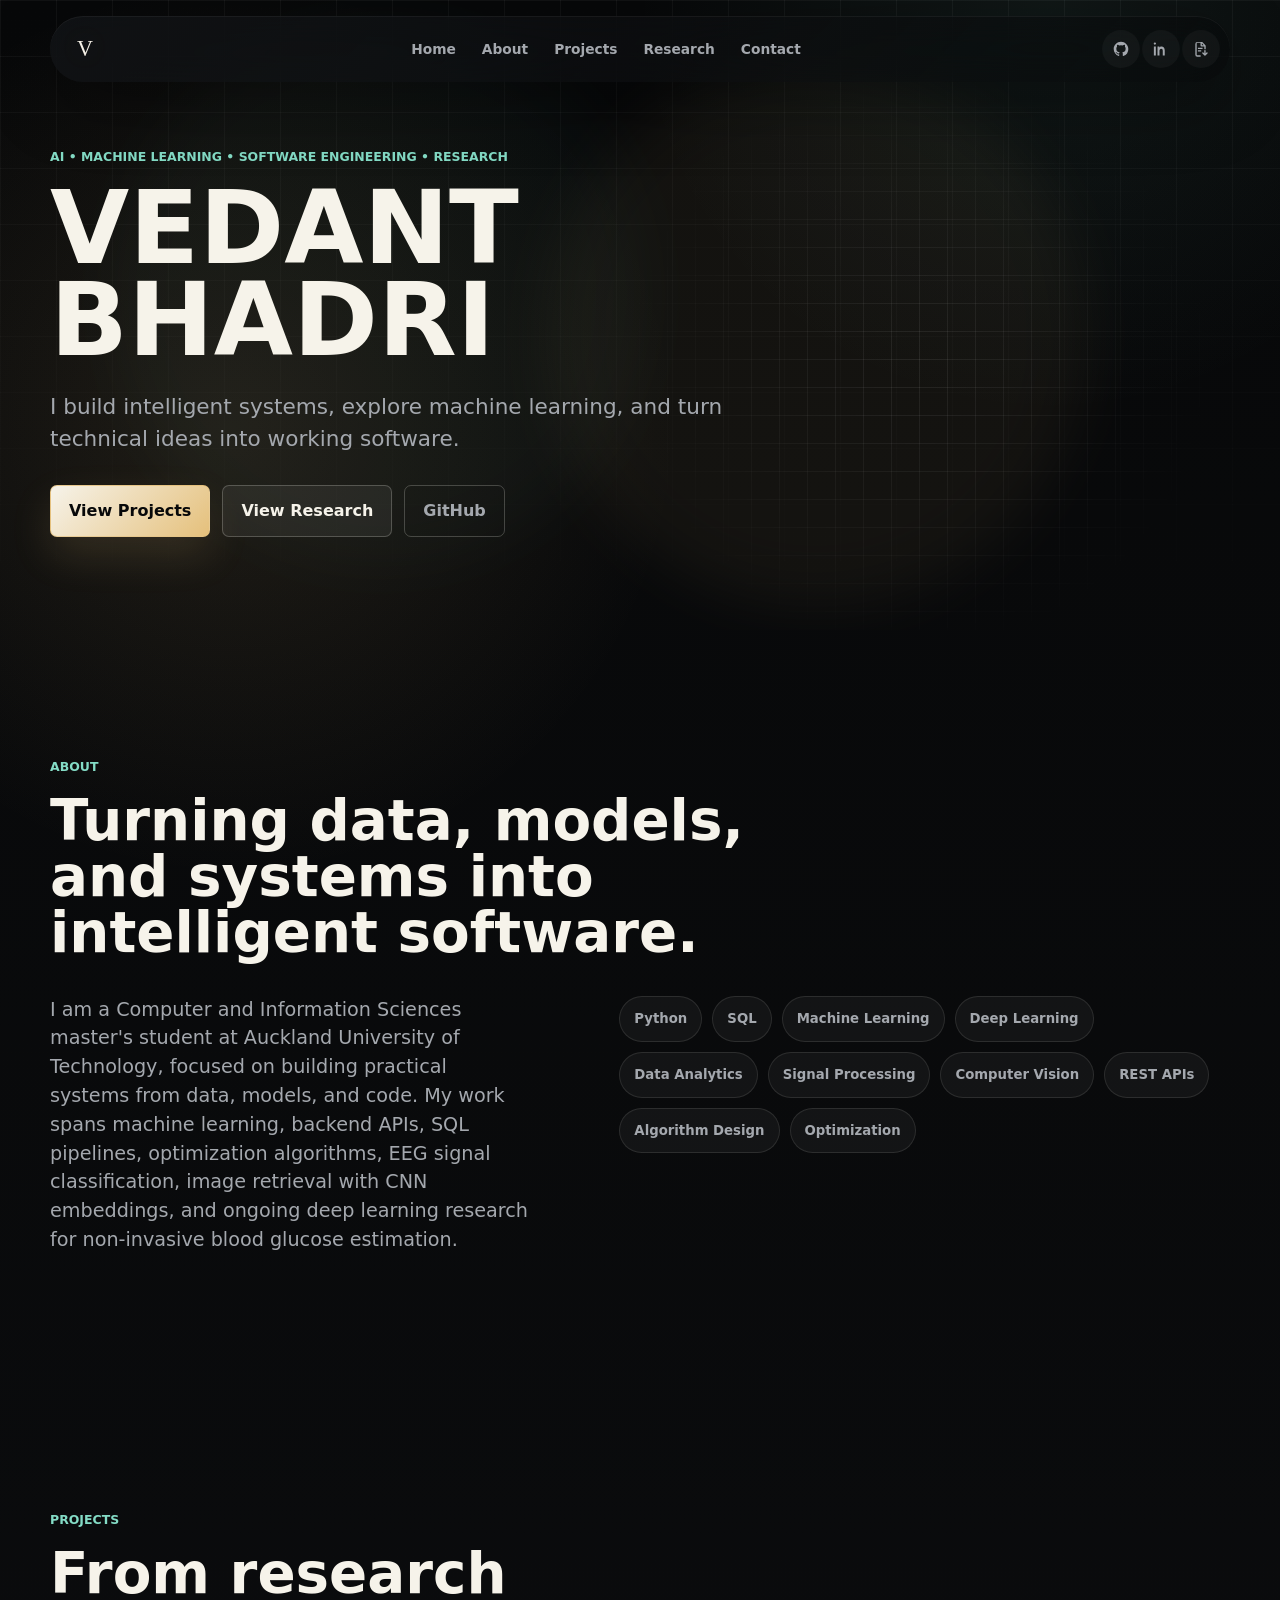
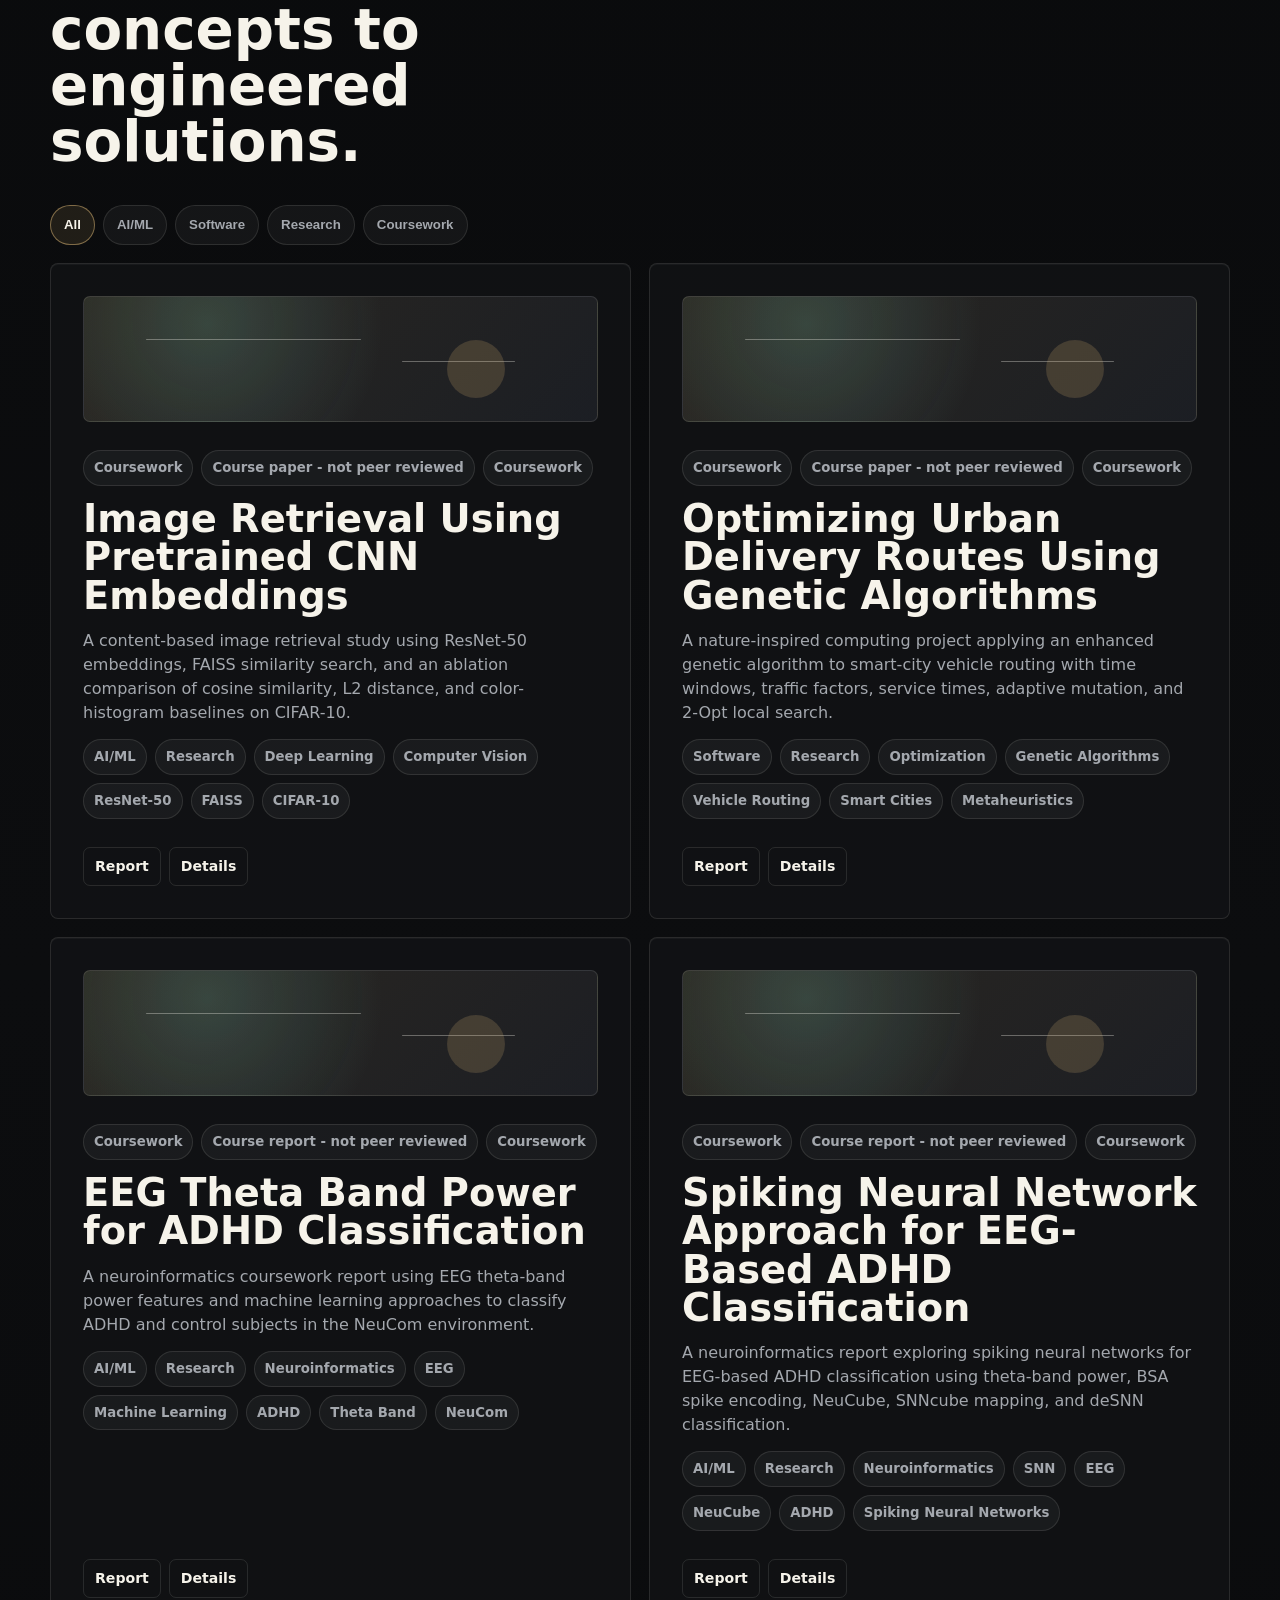
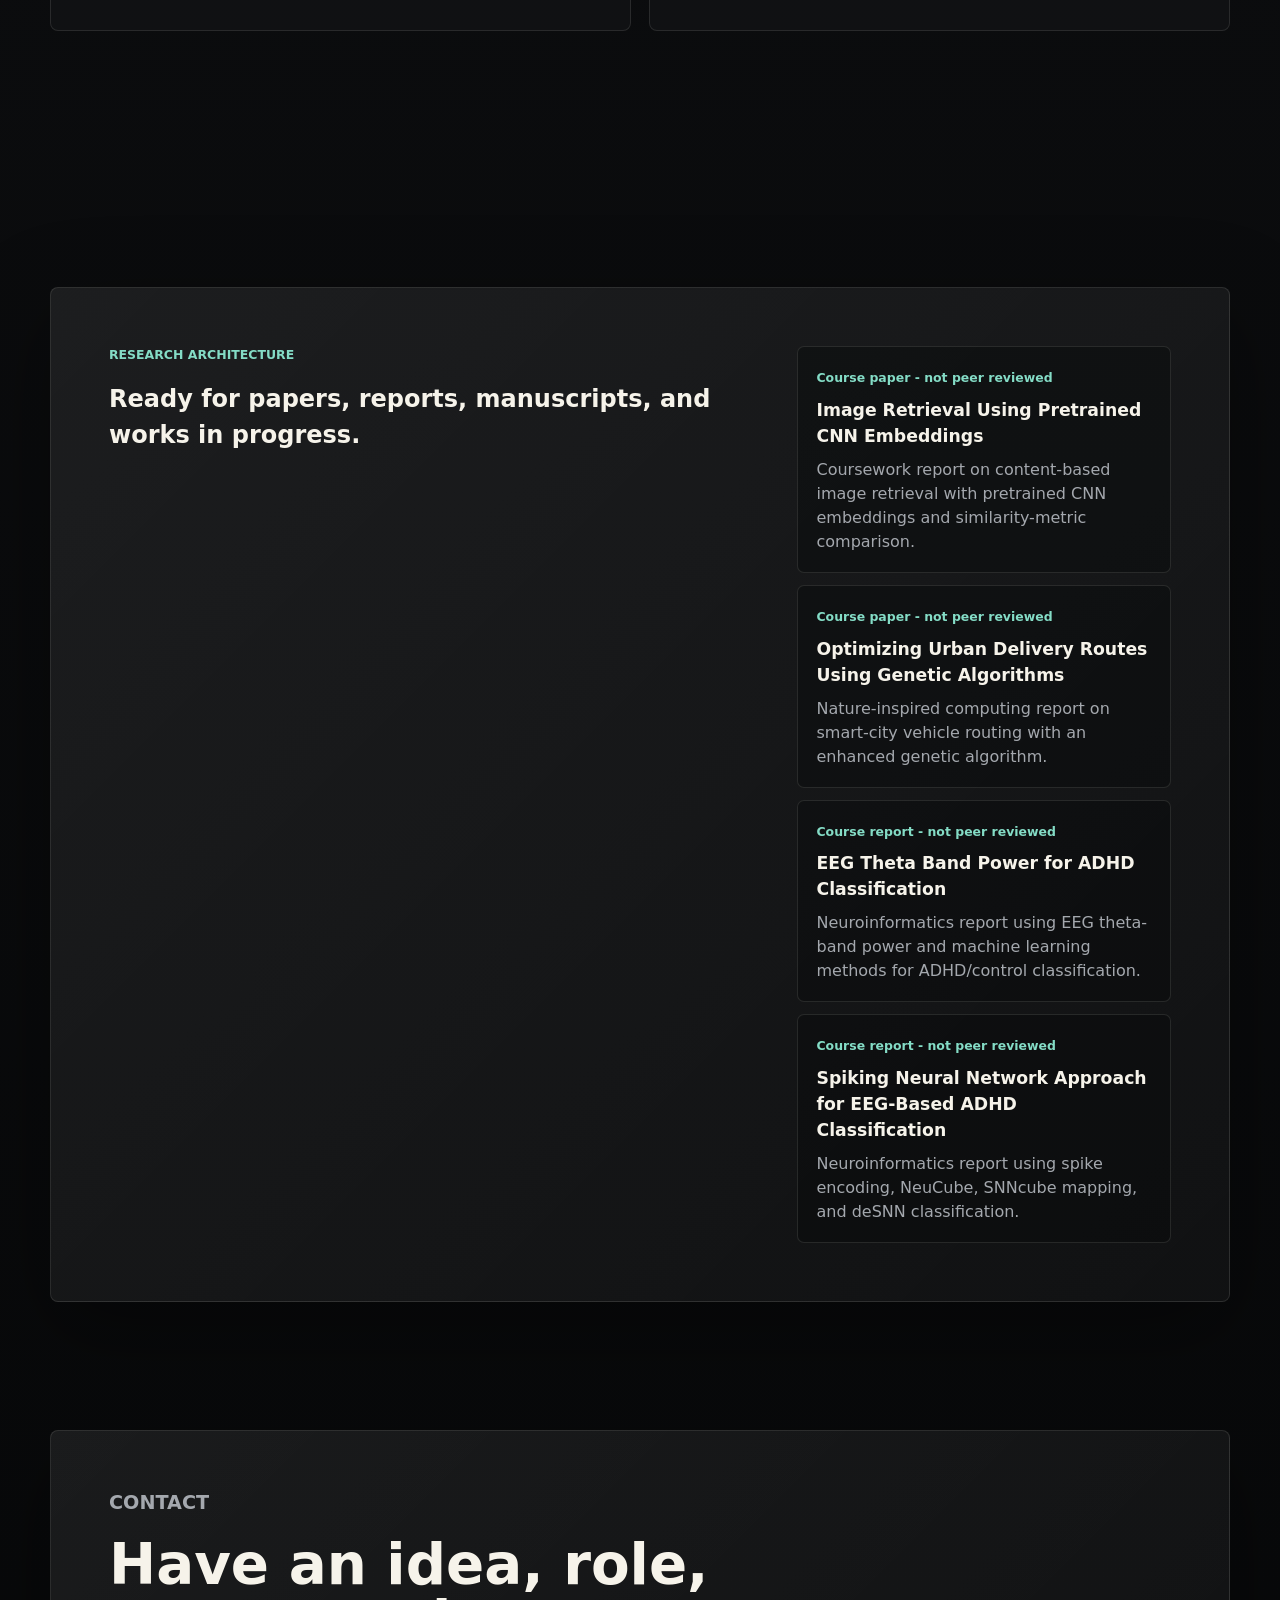
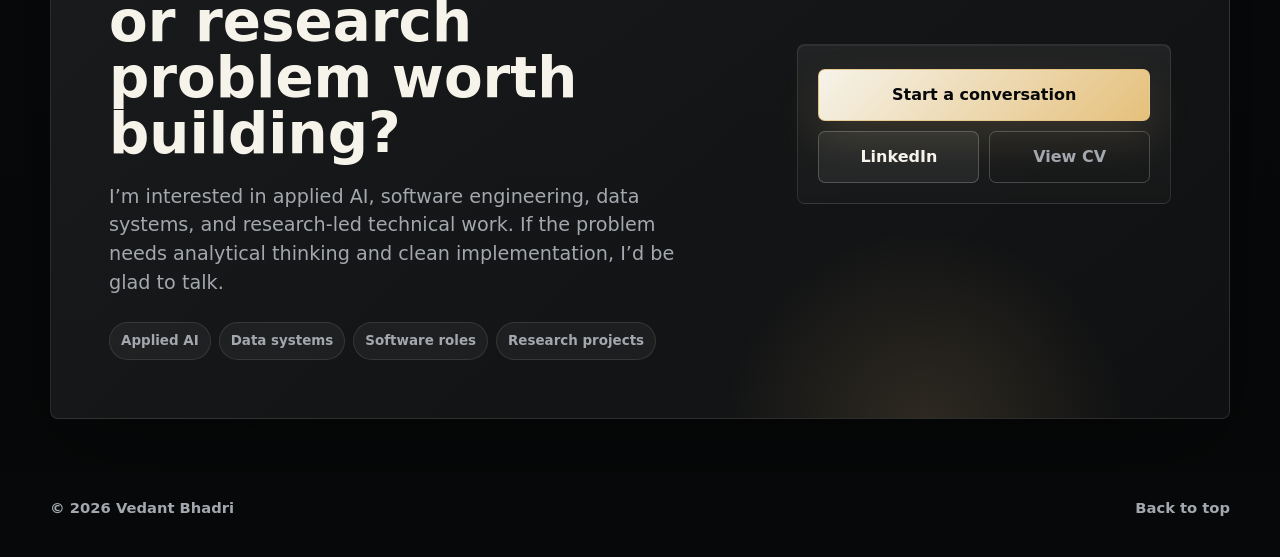
==== commit 684bedb9: "Refine portfolio section copy and contact layout" ====
--- a/index.html
+++ b/index.html
@@ -77,11 +77,11 @@
       <section class="section about" id="about" aria-labelledby="about-title">
         <div class="section-heading">
           <p class="section-kicker">About</p>
-          <h2 id="about-title">Computer and Information Sciences master's student building data-driven systems.</h2>
+          <h2 id="about-title">Turning data, models, and systems into intelligent software.</h2>
         </div>
         <div class="about-grid">
           <p class="about-copy">
-            I am a Master of Computer and Information Sciences student at Auckland University of Technology with experience across machine learning, data analytics, backend development, and algorithmic optimization. My work includes Python APIs and SQL pipelines for live financial market systems, genetic algorithms for delivery route optimization, EEG-based ADHD classification, semantic image retrieval with CNN embeddings and FAISS, and an ongoing thesis on non-invasive blood glucose estimation from PPG signals.
+            I am a Computer and Information Sciences master's student at Auckland University of Technology, focused on building practical systems from data, models, and code. My work spans machine learning, backend APIs, SQL pipelines, optimization algorithms, EEG signal classification, image retrieval with CNN embeddings, and ongoing deep learning research for non-invasive blood glucose estimation.
           </p>
           <div class="interest-cloud" aria-label="Technical interests">
             <span>Python</span>
@@ -102,11 +102,8 @@
         <div class="section-heading split">
           <div>
             <p class="section-kicker">Projects</p>
-            <h2 id="projects-title">A reusable project system for AI, research, and software work.</h2>
+            <h2 id="projects-title">From research concepts to engineered solutions.</h2>
           </div>
-          <p>
-            Project content is rendered from structured data, so future GitHub links, papers, demos, methods, and case-study pages can be added field by field.
-          </p>
         </div>
 
         <div class="project-toolbar" aria-label="Project filters">
@@ -131,16 +128,26 @@
       </section>
 
       <section class="contact" id="contact" aria-labelledby="contact-title">
-        <div>
+        <div class="contact-copy">
           <p class="section-kicker">Contact</p>
-          <h2 id="contact-title">Let’s connect around technical work, research, or project ideas.</h2>
-          <p>Open to research conversations, technical collaborations, software roles, and applied AI projects.</p>
+          <h2 id="contact-title">Have an idea, role, or research problem worth building?</h2>
+          <p>
+            I’m interested in applied AI, software engineering, data systems, and research-led technical work. If the problem needs analytical thinking and clean implementation, I’d be glad to talk.
+          </p>
+          <div class="contact-points" aria-label="Ways to collaborate">
+            <span>Applied AI</span>
+            <span>Data systems</span>
+            <span>Software roles</span>
+            <span>Research projects</span>
+          </div>
         </div>
-        <div class="contact-actions">
-          <a class="button primary" href="mailto:hello@example.com">Email</a>
-          <a class="button secondary" href="#" aria-label="LinkedIn placeholder">LinkedIn</a>
-          <a class="button ghost" href="assets/cv/vedant-bhadri-cv.pdf" target="_blank" rel="noopener" aria-label="Open Vedant Bhadri CV PDF">View CV</a>
-        </div>
+        <aside class="contact-card" aria-label="Contact actions">
+          <div class="contact-actions">
+            <a class="button primary" href="mailto:vedantbhadri5@gmail.com">Start a conversation</a>
+            <a class="button secondary" href="#" aria-label="LinkedIn placeholder">LinkedIn</a>
+            <a class="button ghost" href="assets/cv/vedant-bhadri-cv.pdf" target="_blank" rel="noopener" aria-label="Open Vedant Bhadri CV PDF">View CV</a>
+          </div>
+        </aside>
       </section>
     </main>
 
--- a/styles.css
+++ b/styles.css
@@ -589,7 +589,7 @@
 .research-card,
 .contact {
   display: grid;
-  grid-template-columns: minmax(0, 0.8fr) minmax(280px, 1fr);
+  grid-template-columns: minmax(0, 1fr) minmax(320px, 0.62fr);
   gap: clamp(28px, 7vw, 86px);
   align-items: start;
   padding: clamp(28px, 6vw, 58px);
@@ -630,12 +630,87 @@
 }
 
 .contact {
+  position: relative;
   margin-bottom: clamp(24px, 5vw, 54px);
+  overflow: hidden;
+}
+
+.contact::before {
+  position: absolute;
+  inset: auto 8% -38% auto;
+  width: min(420px, 44vw);
+  aspect-ratio: 1;
+  border-radius: 50%;
+  background: radial-gradient(circle, rgba(229, 192, 123, 0.14), transparent 68%);
+  pointer-events: none;
+  content: "";
+}
+
+.contact-copy {
+  position: relative;
+  z-index: 1;
+  display: grid;
+  gap: 20px;
+}
+
+.contact-copy h2 {
+  max-width: 760px;
+}
+
+.contact-copy p {
+  max-width: 620px;
+  margin-bottom: 0;
+}
+
+.contact-points {
+  display: flex;
+  flex-wrap: wrap;
+  gap: 8px;
+  padding-top: 4px;
+}
+
+.contact-points span {
+  display: inline-flex;
+  align-items: center;
+  min-height: 34px;
+  padding: 8px 11px;
+  border: 1px solid var(--line);
+  border-radius: 999px;
+  background: rgba(255, 255, 255, 0.045);
+  color: var(--muted);
+  font-size: 0.84rem;
+  font-weight: 800;
+}
+
+.contact-card {
+  position: relative;
+  z-index: 1;
+  display: grid;
+  align-self: center;
+  width: 100%;
+  padding: 20px;
+  border: 1px solid var(--line);
+  border-radius: var(--radius);
+  background:
+    linear-gradient(180deg, rgba(255, 255, 255, 0.08), rgba(255, 255, 255, 0.035)),
+    rgba(7, 8, 9, 0.28);
+  box-shadow: inset 0 1px 0 rgba(255, 255, 255, 0.05);
 }
 
 .contact-actions {
-  align-self: end;
-  justify-self: end;
+  display: grid;
+  grid-template-columns: 1fr 1fr;
+  gap: 10px;
+  width: 100%;
+  padding-top: 4px;
+}
+
+.contact-actions .button {
+  min-height: 44px;
+}
+
+.contact-actions .button.primary {
+  grid-column: 1 / -1;
 }
 
 .site-footer {
@@ -752,7 +827,7 @@
   }
 
   .contact-actions {
-    justify-self: start;
+    justify-self: stretch;
   }
 }
 
@@ -786,6 +861,14 @@
 
   .contact-actions .button {
     width: 100%;
+  }
+
+  .contact-actions {
+    grid-template-columns: 1fr;
+  }
+
+  .contact-actions .button.primary {
+    grid-column: auto;
   }
 
   .project-card,
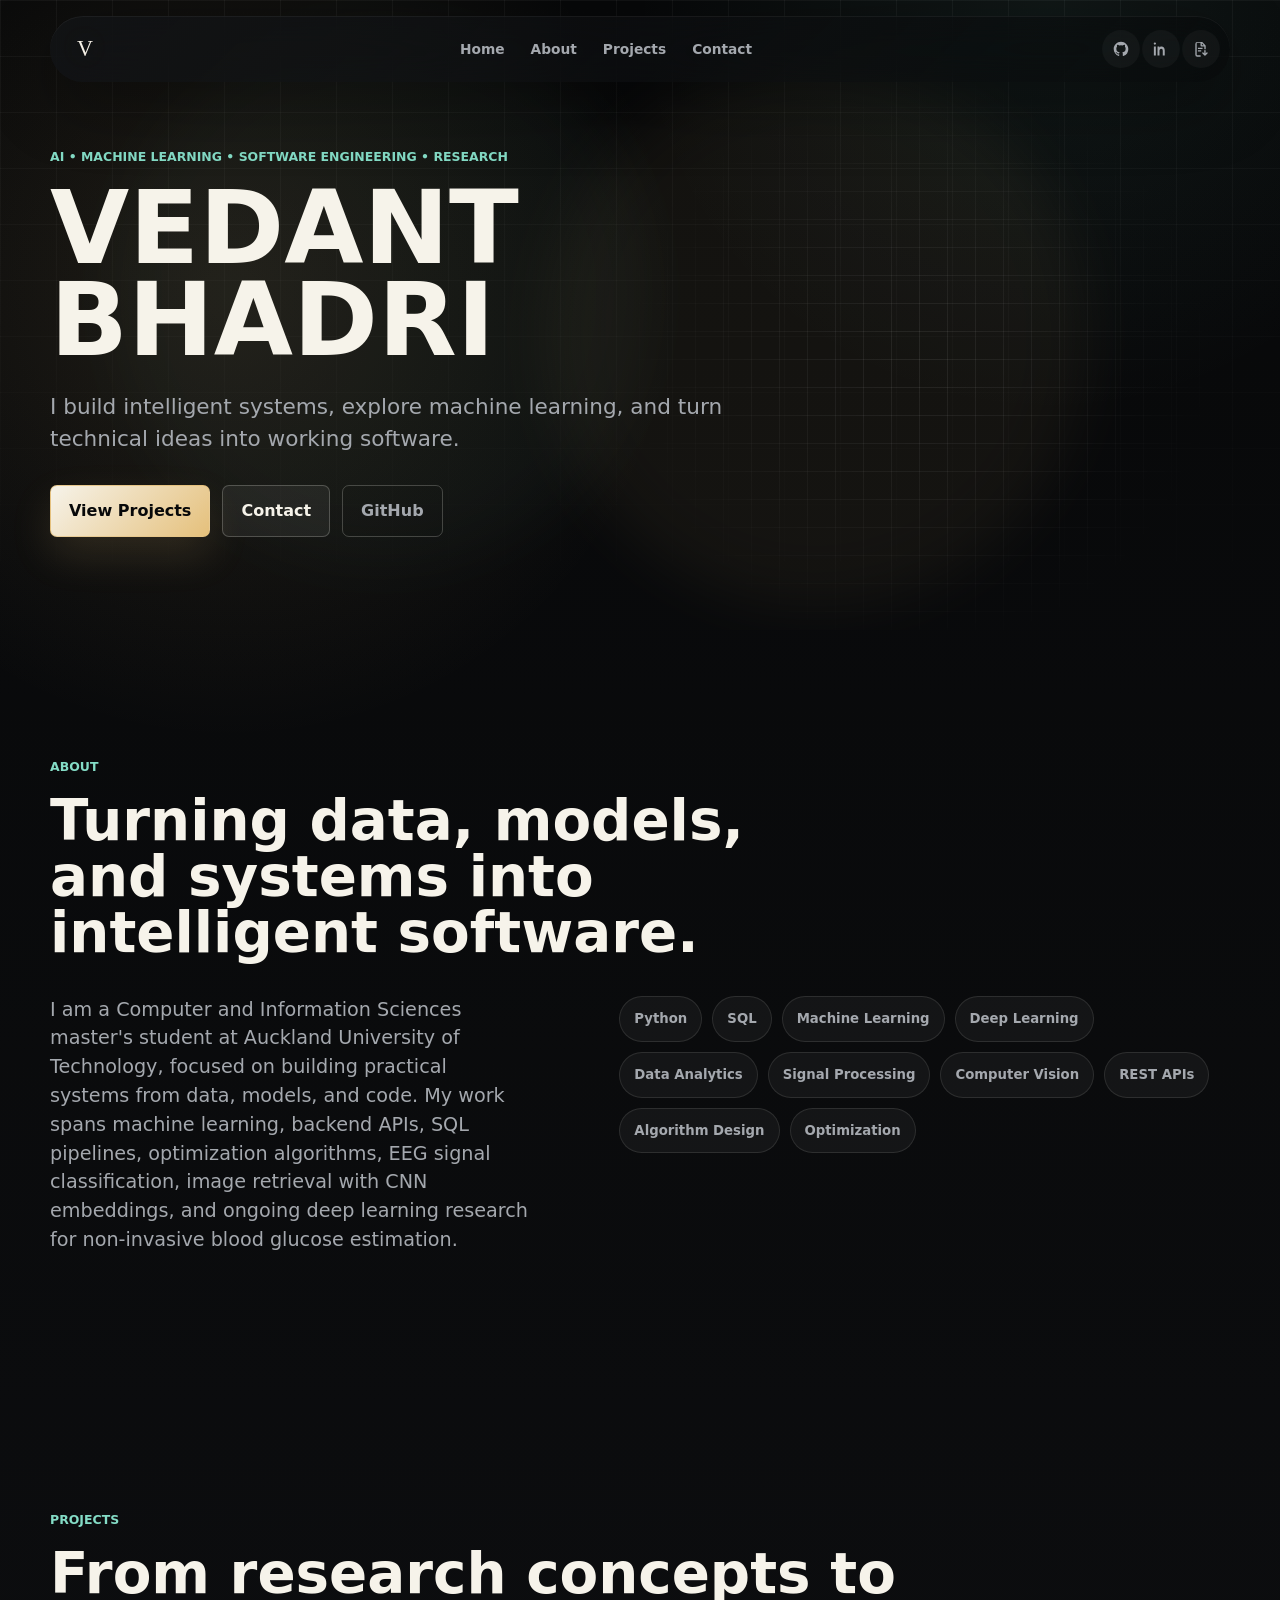
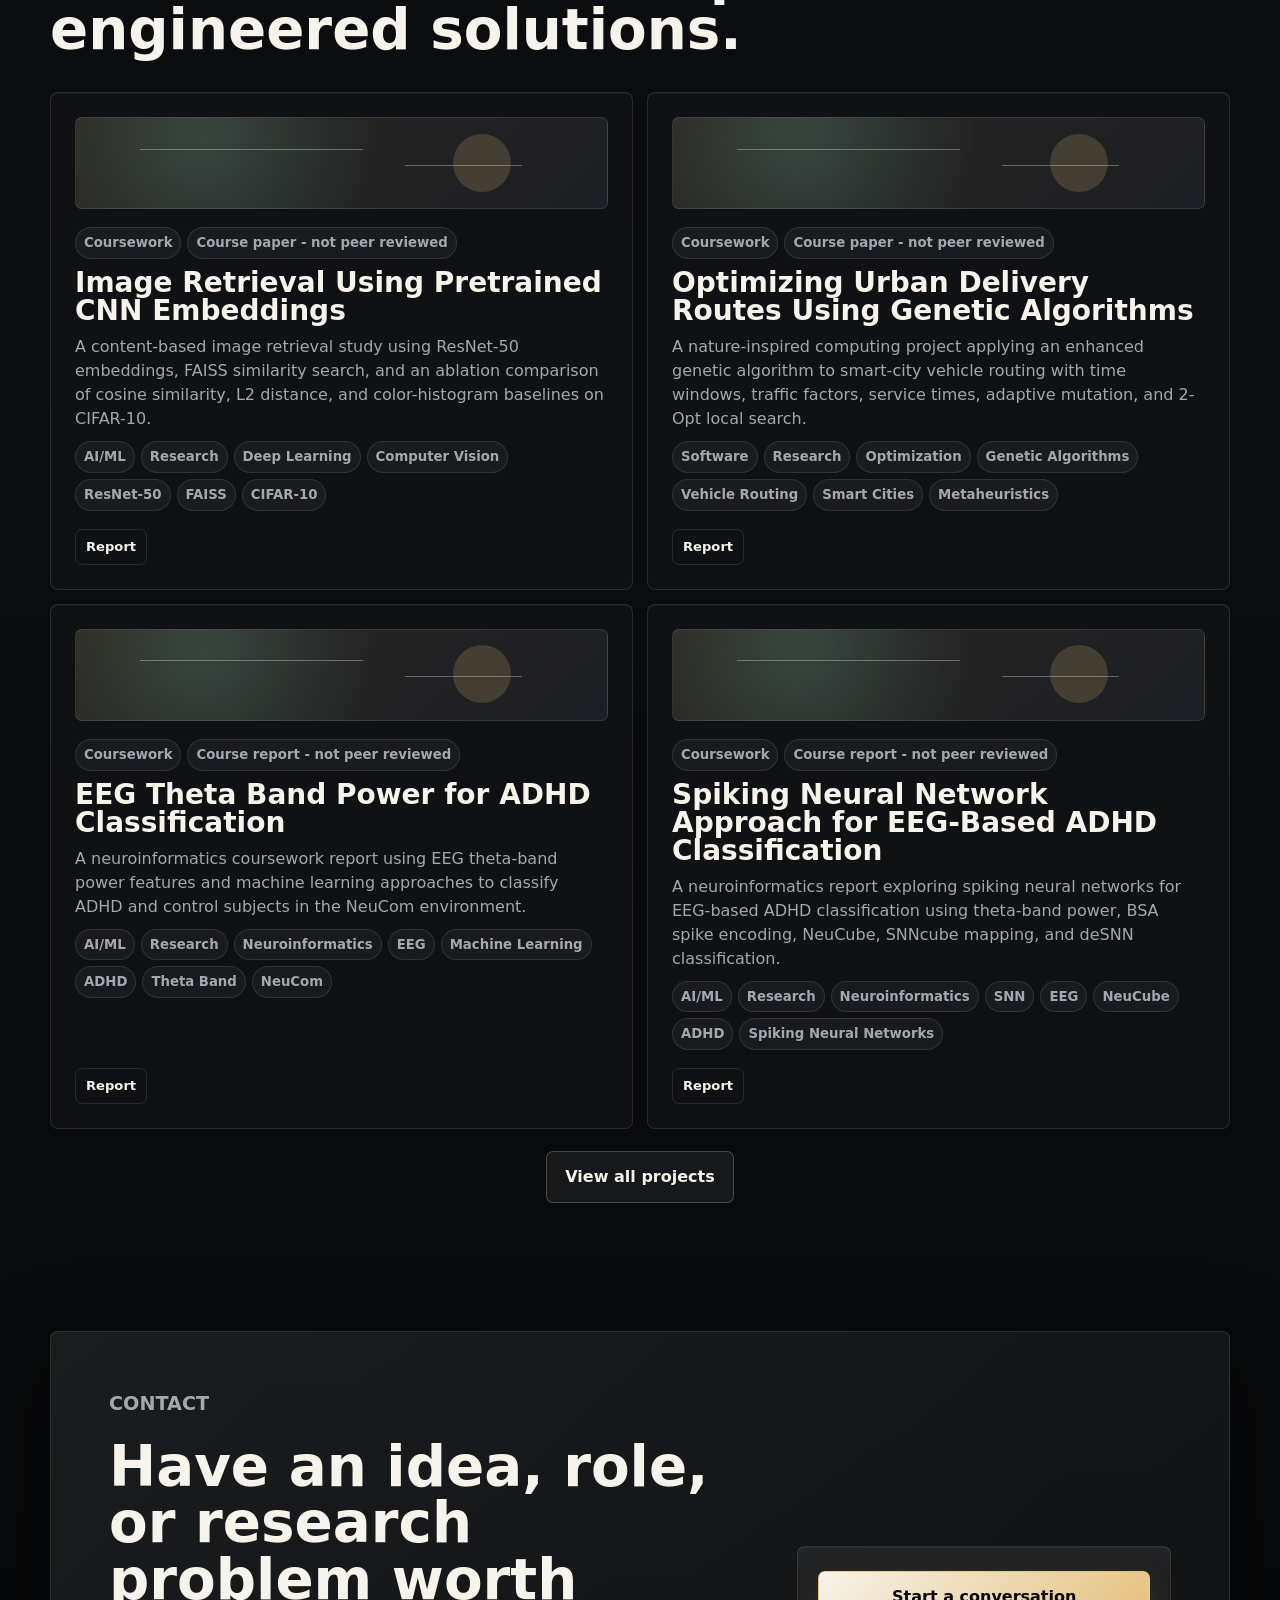
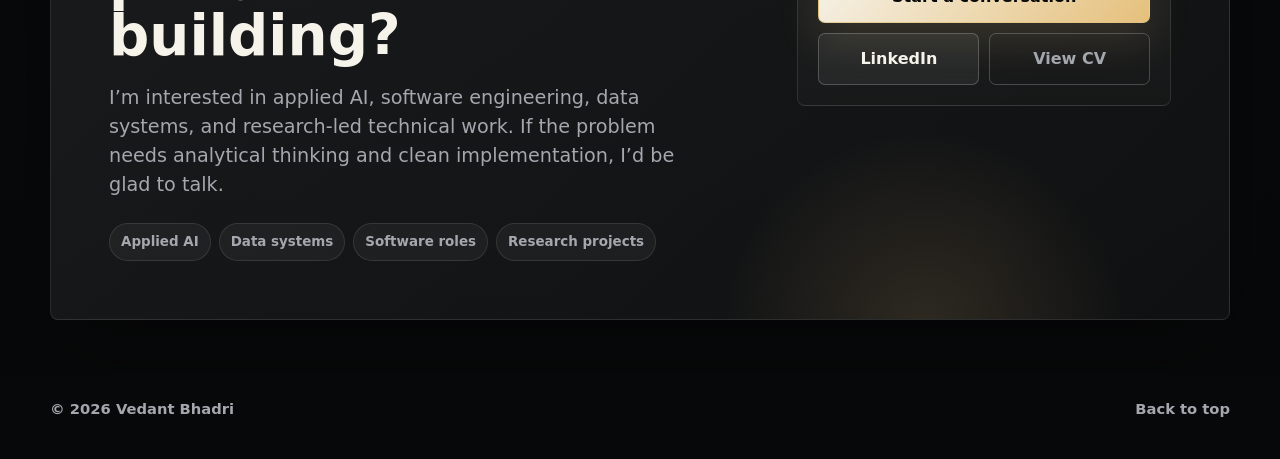
==== commit 94493e4c: "Refine portfolio projects and navigation" ====
--- a/index.html
+++ b/index.html
@@ -29,17 +29,16 @@
         <a href="#top">Home</a>
         <a href="#about">About</a>
         <a href="#projects">Projects</a>
-        <a href="#research">Research</a>
         <a href="#contact">Contact</a>
       </nav>
 
       <div class="header-links" aria-label="External links">
-        <a href="#" aria-label="GitHub profile placeholder">
+        <a href="https://github.com/vedantbhadri" target="_blank" rel="noopener" aria-label="GitHub profile">
           <svg viewBox="0 0 24 24" aria-hidden="true">
             <path d="M12 2.25c-5.38 0-9.75 4.37-9.75 9.75 0 4.31 2.8 7.96 6.68 9.25.49.09.67-.21.67-.47v-1.69c-2.72.59-3.3-1.16-3.3-1.16-.44-1.13-1.08-1.43-1.08-1.43-.88-.6.07-.59.07-.59.98.07 1.49 1 1.49 1 .86 1.48 2.27 1.05 2.82.8.09-.62.34-1.05.61-1.29-2.17-.25-4.45-1.09-4.45-4.83 0-1.07.38-1.94 1-2.62-.1-.25-.44-1.25.1-2.59 0 0 .82-.26 2.68 1a9.18 9.18 0 0 1 4.88 0c1.86-1.26 2.68-1 2.68-1 .54 1.34.2 2.34.1 2.59.62.68 1 1.55 1 2.62 0 3.75-2.29 4.58-4.46 4.82.35.3.66.89.66 1.8v2.67c0 .26.18.56.68.47A9.76 9.76 0 0 0 21.75 12c0-5.38-4.37-9.75-9.75-9.75Z"></path>
           </svg>
         </a>
-        <a href="#" aria-label="LinkedIn profile placeholder">
+        <a href="https://www.linkedin.com/in/vedant-bhadri/" target="_blank" rel="noopener" aria-label="LinkedIn profile">
           <svg viewBox="0 0 24 24" aria-hidden="true">
             <path d="M5.13 8.62H2.5v12.13h2.63V8.62ZM3.82 3.25a1.53 1.53 0 1 0 0 3.06 1.53 1.53 0 0 0 0-3.06Zm6.04 5.37H7.34v12.13h2.63v-6.2c0-1.63.75-2.91 2.35-2.91 1.37 0 2.04.98 2.04 2.76v6.35h2.63V13.9c0-3.42-1.82-5.17-4.25-5.17-1.43 0-2.3.63-2.88 1.38V8.62Z"></path>
           </svg>
@@ -68,8 +67,8 @@
           </p>
           <div class="hero-actions" aria-label="Primary actions">
             <a class="button primary" href="#projects">View Projects</a>
-            <a class="button secondary" href="#research">View Research</a>
-            <a class="button ghost" href="#" aria-label="GitHub profile placeholder">GitHub</a>
+            <a class="button secondary" href="#contact">Contact</a>
+            <a class="button ghost" href="https://github.com/vedantbhadri" target="_blank" rel="noopener" aria-label="GitHub profile">GitHub</a>
           </div>
         </div>
       </section>
@@ -99,31 +98,16 @@
       </section>
 
       <section class="section projects" id="projects" aria-labelledby="projects-title">
-        <div class="section-heading split">
+        <div class="section-heading project-preview-heading">
           <div>
             <p class="section-kicker">Projects</p>
             <h2 id="projects-title">From research concepts to engineered solutions.</h2>
           </div>
         </div>
 
-        <div class="project-toolbar" aria-label="Project filters">
-          <button class="filter active" type="button" data-filter="All">All</button>
-          <button class="filter" type="button" data-filter="AI/ML">AI/ML</button>
-          <button class="filter" type="button" data-filter="Software">Software</button>
-          <button class="filter" type="button" data-filter="Research">Research</button>
-          <button class="filter" type="button" data-filter="Coursework">Coursework</button>
-        </div>
-
-        <div class="project-grid" data-project-grid aria-live="polite"></div>
-      </section>
-
-      <section class="section research" id="research" aria-labelledby="research-title">
-        <div class="research-card">
-          <div>
-            <p class="section-kicker">Research Architecture</p>
-            <h2 id="research-title">Ready for papers, reports, manuscripts, and works in progress.</h2>
-          </div>
-          <div class="research-list" data-research-list></div>
+        <div class="project-grid" data-project-grid data-project-mode="featured" aria-live="polite"></div>
+        <div class="project-footer">
+          <a class="button secondary" href="projects.html">View all projects</a>
         </div>
       </section>
 
@@ -144,7 +128,7 @@
         <aside class="contact-card" aria-label="Contact actions">
           <div class="contact-actions">
             <a class="button primary" href="mailto:vedantbhadri5@gmail.com">Start a conversation</a>
-            <a class="button secondary" href="#" aria-label="LinkedIn placeholder">LinkedIn</a>
+            <a class="button secondary" href="https://www.linkedin.com/in/vedant-bhadri/" target="_blank" rel="noopener" aria-label="LinkedIn profile">LinkedIn</a>
             <a class="button ghost" href="assets/cv/vedant-bhadri-cv.pdf" target="_blank" rel="noopener" aria-label="Open Vedant Bhadri CV PDF">View CV</a>
           </div>
         </aside>
--- a/styles.css
+++ b/styles.css
@@ -166,6 +166,11 @@
   transition: background 180ms ease, color 180ms ease, transform 180ms ease;
 }
 
+.nav a[aria-current="page"] {
+  background: rgba(255, 255, 255, 0.075);
+  color: var(--text);
+}
+
 .nav a {
   padding: 9px 12px;
 }
@@ -393,6 +398,14 @@
   align-items: end;
 }
 
+.project-preview-heading {
+  max-width: 980px;
+}
+
+.project-count {
+  justify-self: end;
+}
+
 .section-heading h2,
 .contact h2 {
   margin-bottom: 0;
@@ -405,6 +418,35 @@
 .about-copy {
   color: var(--muted);
   font-size: clamp(1.02rem, 1.8vw, 1.2rem);
+}
+
+.archive-hero {
+  position: relative;
+  padding: clamp(128px, 15vh, 168px) 0 clamp(54px, 8vw, 94px);
+}
+
+.archive-hero h1 {
+  max-width: 900px;
+  font-size: clamp(3.3rem, 7vw, 7rem);
+}
+
+.archive-hero p {
+  max-width: 720px;
+  margin-bottom: 0;
+  color: var(--muted);
+  font-size: clamp(1.08rem, 1.8vw, 1.28rem);
+}
+
+.archive-projects {
+  padding-top: clamp(36px, 6vw, 72px);
+}
+
+.project-count {
+  margin: 0;
+  color: var(--accent);
+  font-size: 0.92rem;
+  font-weight: 850;
+  text-transform: uppercase;
 }
 
 .about-grid {
@@ -465,16 +507,16 @@
 .project-grid {
   display: grid;
   grid-template-columns: repeat(2, minmax(0, 1fr));
-  gap: 18px;
+  gap: 14px;
 }
 
 .project-card {
   position: relative;
-  min-height: 380px;
+  min-height: 310px;
   display: grid;
   grid-template-rows: auto 1fr auto;
-  gap: 28px;
-  padding: clamp(22px, 4vw, 32px);
+  gap: 18px;
+  padding: clamp(18px, 3vw, 24px);
   border: 1px solid var(--line);
   border-radius: var(--radius);
   overflow: hidden;
@@ -484,12 +526,6 @@
   transition: transform 220ms ease, border-color 220ms ease, box-shadow 220ms ease, background 220ms ease;
 }
 
-.project-card.featured {
-  background:
-    radial-gradient(circle at 80% 0%, rgba(229, 192, 123, 0.14), transparent 26rem),
-    var(--surface-strong);
-}
-
 .project-card:hover {
   border-color: rgba(229, 192, 123, 0.4);
   box-shadow: 0 26px 80px rgba(0, 0, 0, 0.28);
@@ -497,7 +533,7 @@
 
 .project-visual {
   position: relative;
-  min-height: 126px;
+  min-height: 92px;
   border: 1px solid var(--line);
   border-radius: 7px;
   overflow: hidden;
@@ -506,10 +542,6 @@
     linear-gradient(135deg, rgba(229, 192, 123, 0.13), rgba(184, 193, 236, 0.08));
 }
 
-.project-card.featured .project-visual {
-  min-height: 126px;
-}
-
 .project-visual span {
   position: absolute;
   border-radius: 999px;
@@ -541,24 +573,24 @@
 .project-content {
   display: grid;
   align-content: start;
-  gap: 14px;
+  gap: 10px;
 }
 
 .project-meta,
 .tag-list,
 .project-actions {
-  gap: 8px;
+  gap: 6px;
   flex-wrap: wrap;
 }
 
 .project-meta span,
 .tag-list span {
-  padding: 7px 10px;
+  padding: 5px 8px;
 }
 
 .project-card h3 {
   margin: 0;
-  font-size: clamp(1.6rem, 3vw, 2.8rem);
+  font-size: clamp(1.25rem, 2.2vw, 1.75rem);
   line-height: 1;
 }
 
@@ -570,15 +602,21 @@
 
 .project-actions a {
   display: inline-flex;
-  min-height: 38px;
+  min-height: 34px;
   align-items: center;
-  padding: 8px 11px;
+  padding: 7px 10px;
   border: 1px solid var(--line);
   border-radius: 7px;
   color: var(--text);
-  font-size: 0.88rem;
+  font-size: 0.82rem;
   font-weight: 800;
   transition: border-color 180ms ease, background 180ms ease;
+}
+
+.project-footer {
+  display: flex;
+  justify-content: center;
+  padding-top: 22px;
 }
 
 .project-actions a:hover {
@@ -586,7 +624,6 @@
   background: rgba(229, 192, 123, 0.08);
 }
 
-.research-card,
 .contact {
   display: grid;
   grid-template-columns: minmax(0, 1fr) minmax(320px, 0.62fr);
@@ -597,36 +634,6 @@
   border-radius: var(--radius);
   background: linear-gradient(135deg, rgba(255, 255, 255, 0.075), rgba(255, 255, 255, 0.035));
   box-shadow: var(--shadow);
-}
-
-.research-list {
-  display: grid;
-  gap: 12px;
-}
-
-.research-list article {
-  padding: 18px;
-  border: 1px solid var(--line);
-  border-radius: 7px;
-  background: rgba(7, 8, 9, 0.38);
-}
-
-.research-list span {
-  display: inline-flex;
-  margin-bottom: 10px;
-  color: var(--accent-2);
-  font-size: 0.78rem;
-  font-weight: 800;
-}
-
-.research-list h3 {
-  margin-bottom: 8px;
-  font-size: 1.08rem;
-}
-
-.research-list p {
-  margin-bottom: 0;
-  color: var(--muted);
 }
 
 .contact {
@@ -798,9 +805,12 @@
   .hero,
   .about-grid,
   .section-heading.split,
-  .research-card,
   .contact {
     grid-template-columns: 1fr;
+  }
+
+  .project-count {
+    justify-self: start;
   }
 
   .hero {
@@ -820,10 +830,6 @@
 
   .project-grid {
     grid-template-columns: 1fr;
-  }
-
-  .project-card.featured {
-    min-height: 500px;
   }
 
   .contact-actions {
@@ -872,19 +878,16 @@
   }
 
   .project-card,
-  .research-card,
   .contact {
     padding: 20px;
   }
 
-  .project-card,
-  .project-card.featured {
+  .project-card {
     min-height: 0;
   }
 
-  .project-card.featured .project-visual,
   .project-visual {
-    min-height: 150px;
+    min-height: 110px;
   }
 
   .site-footer {
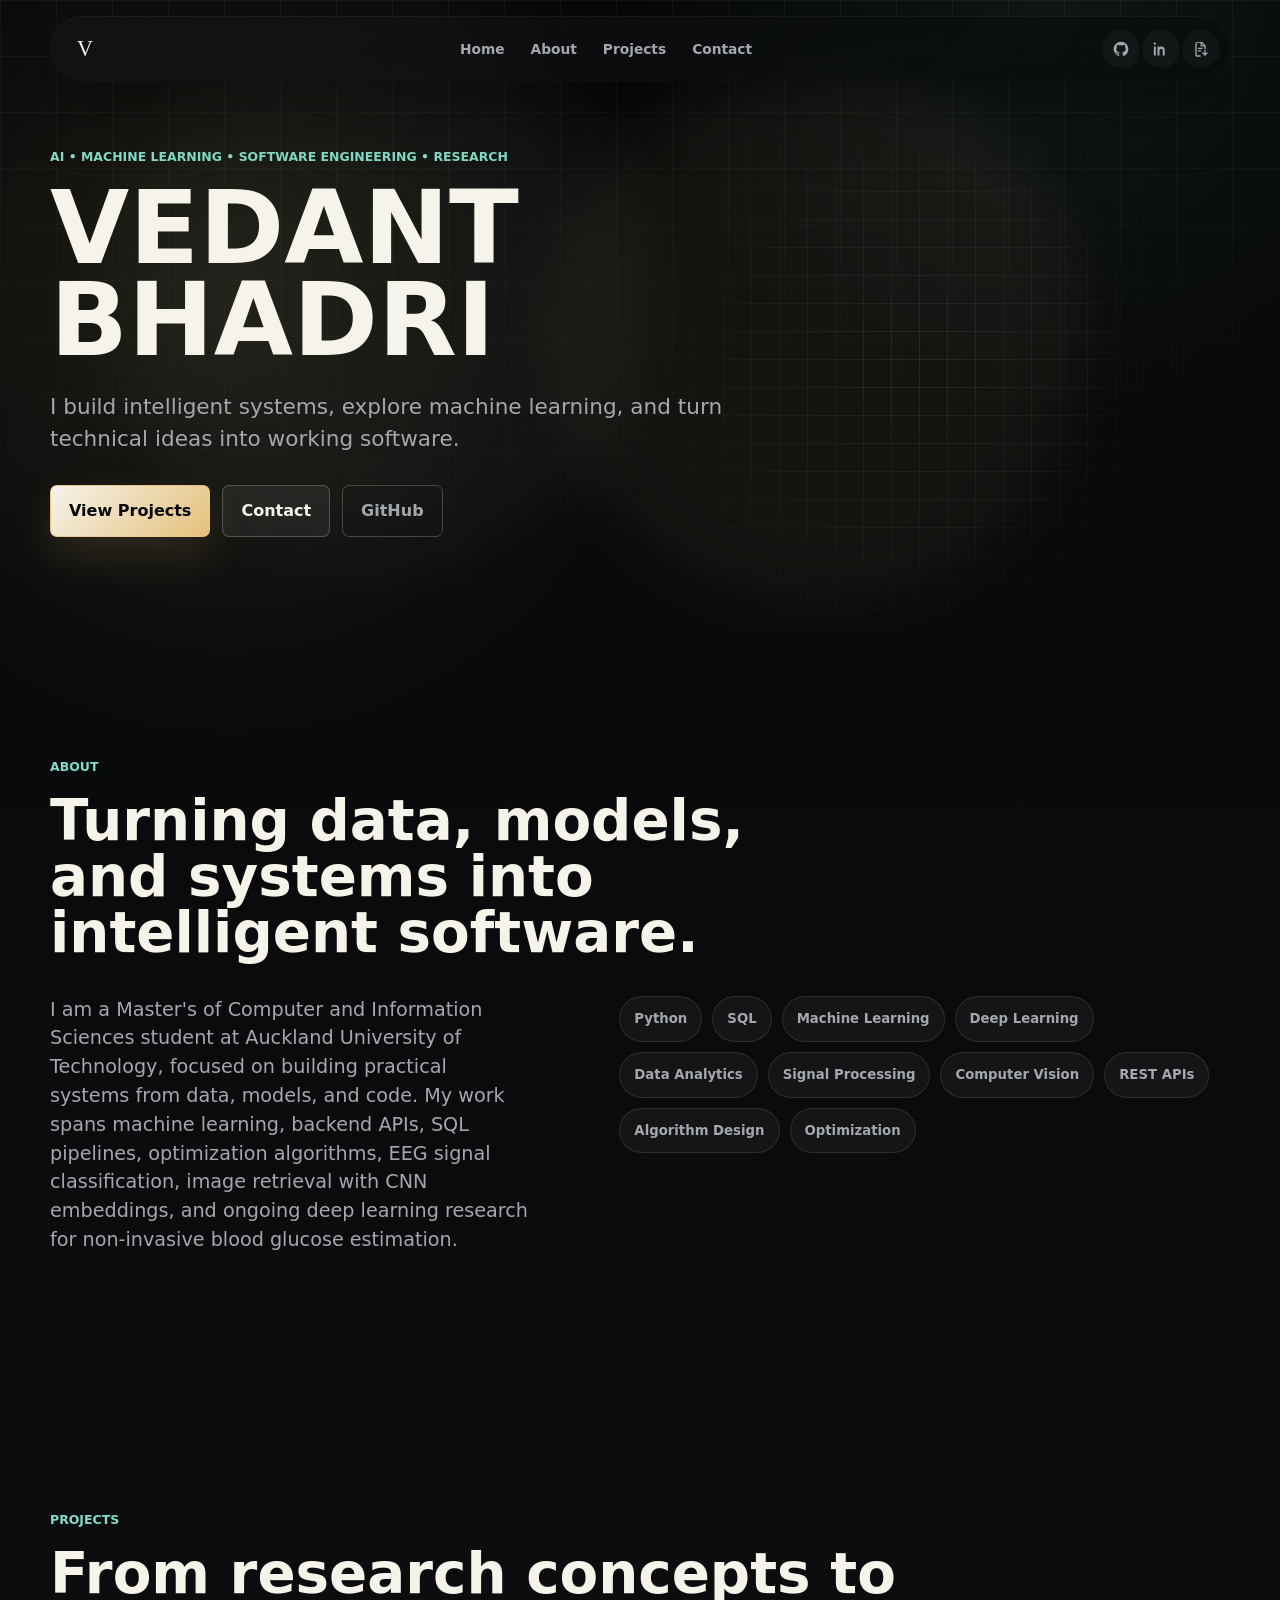
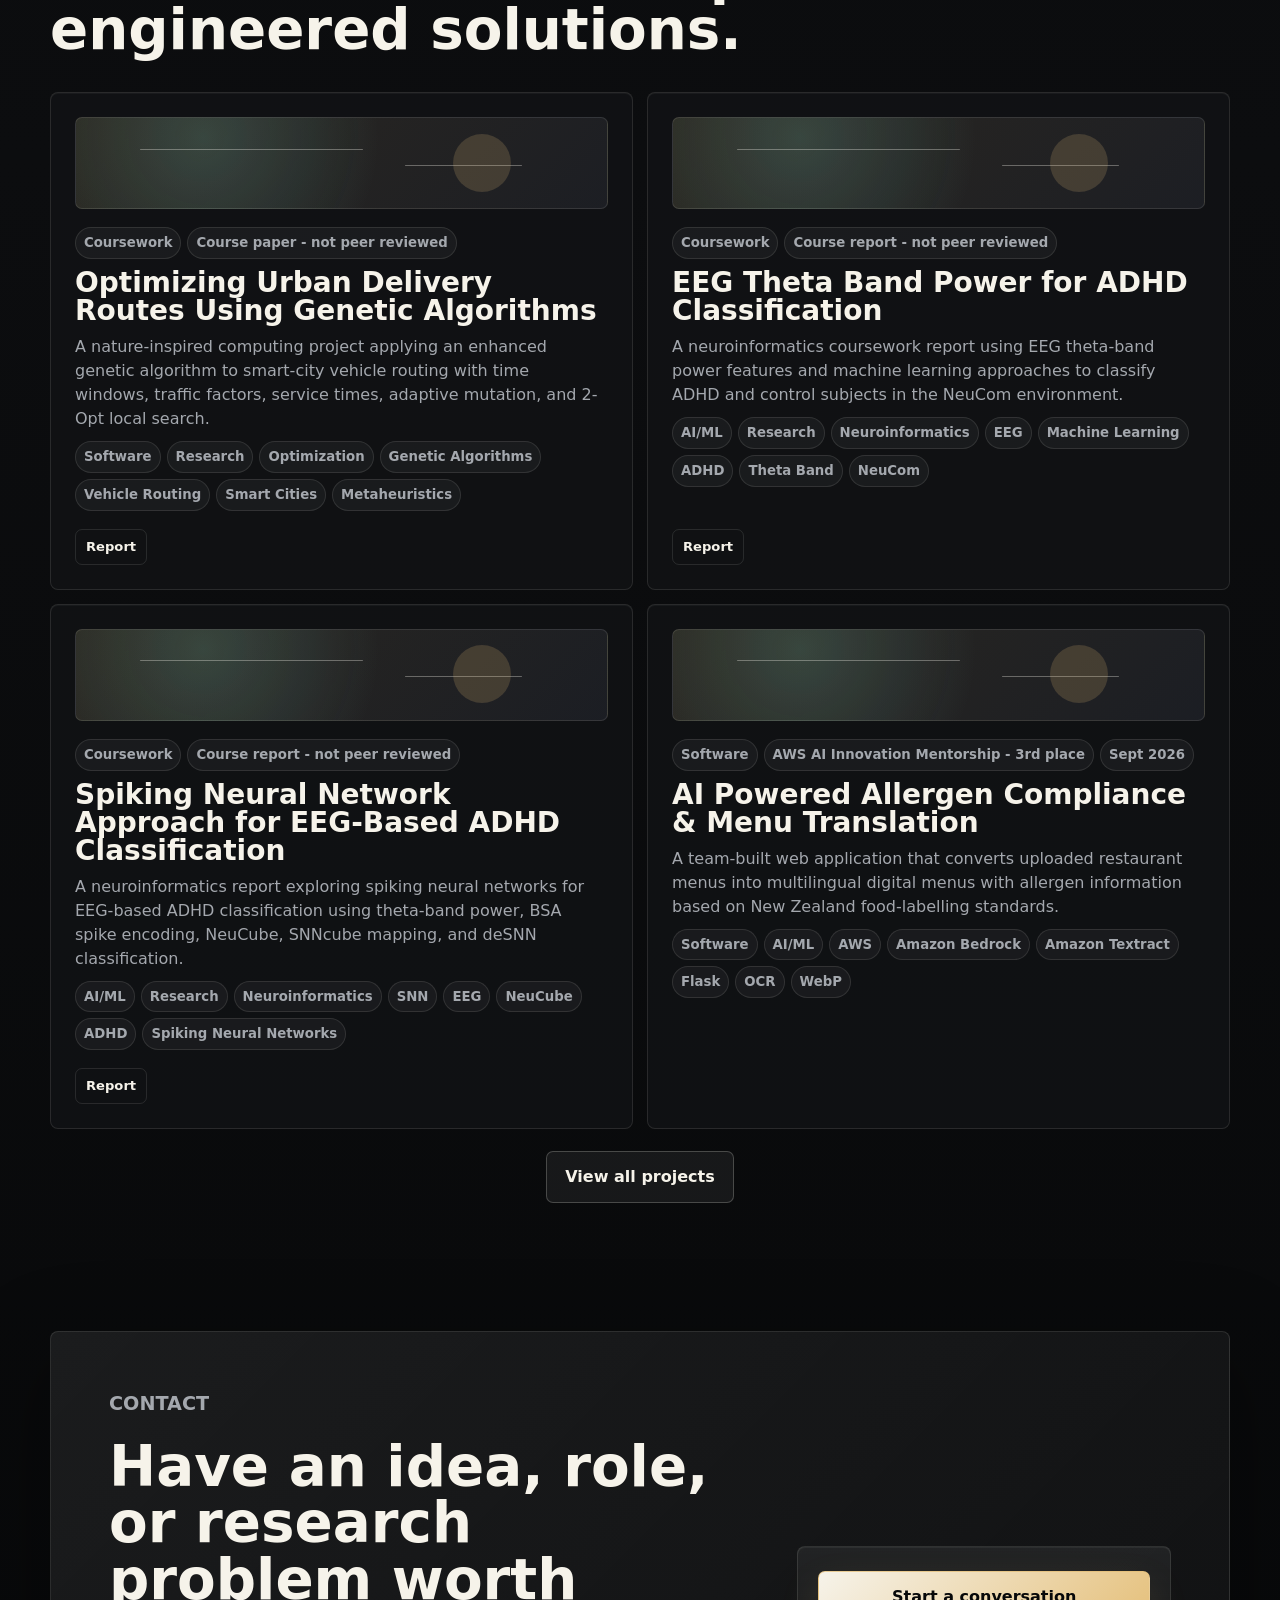
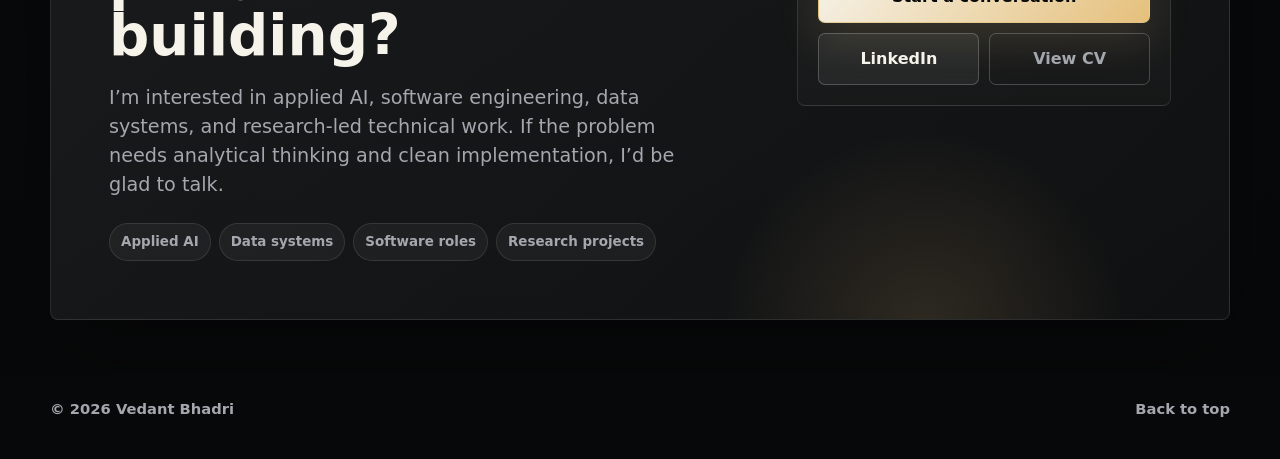
==== commit 07e453a0: "Update About section degree wording" ====
--- a/index.html
+++ b/index.html
@@ -80,7 +80,7 @@
         </div>
         <div class="about-grid">
           <p class="about-copy">
-            I am a Computer and Information Sciences master's student at Auckland University of Technology, focused on building practical systems from data, models, and code. My work spans machine learning, backend APIs, SQL pipelines, optimization algorithms, EEG signal classification, image retrieval with CNN embeddings, and ongoing deep learning research for non-invasive blood glucose estimation.
+            I am a Master's of Computer and Information Sciences student at Auckland University of Technology, focused on building practical systems from data, models, and code. My work spans machine learning, backend APIs, SQL pipelines, optimization algorithms, EEG signal classification, image retrieval with CNN embeddings, and ongoing deep learning research for non-invasive blood glucose estimation.
           </p>
           <div class="interest-cloud" aria-label="Technical interests">
             <span>Python</span>
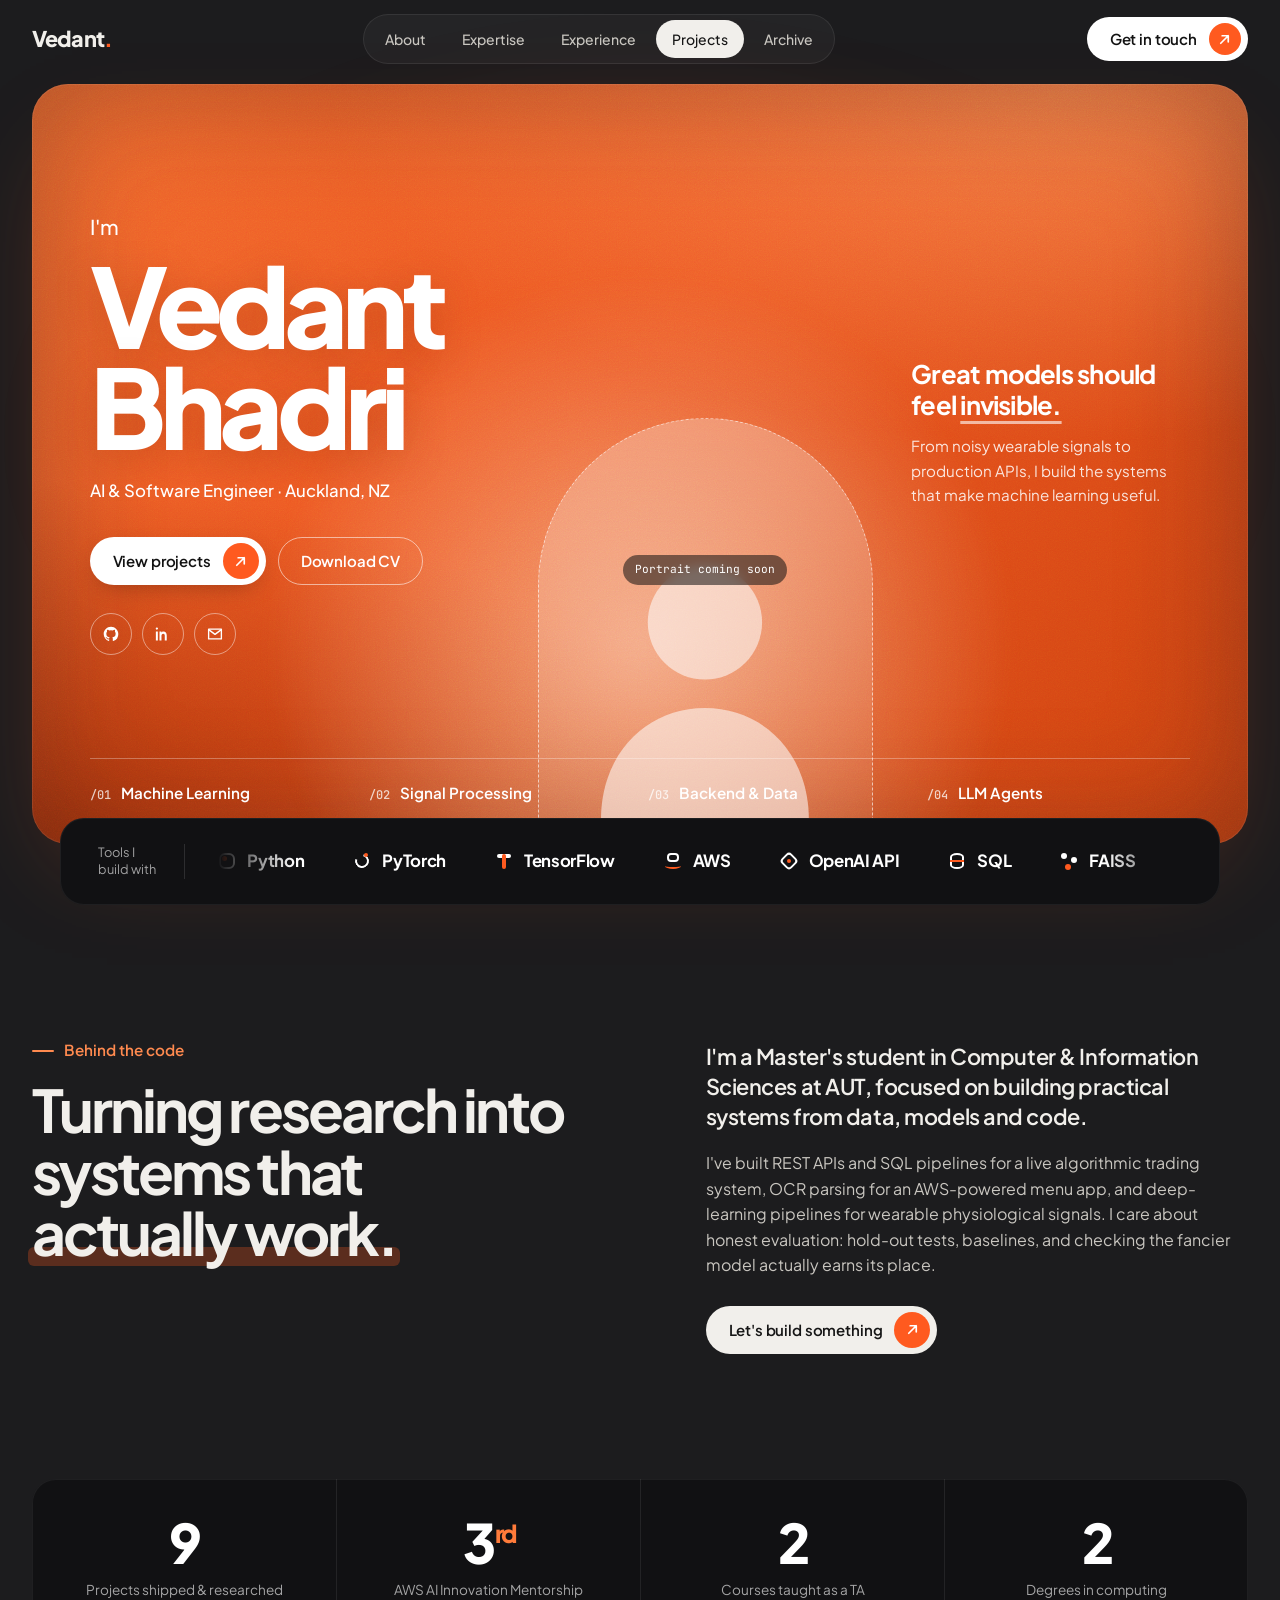
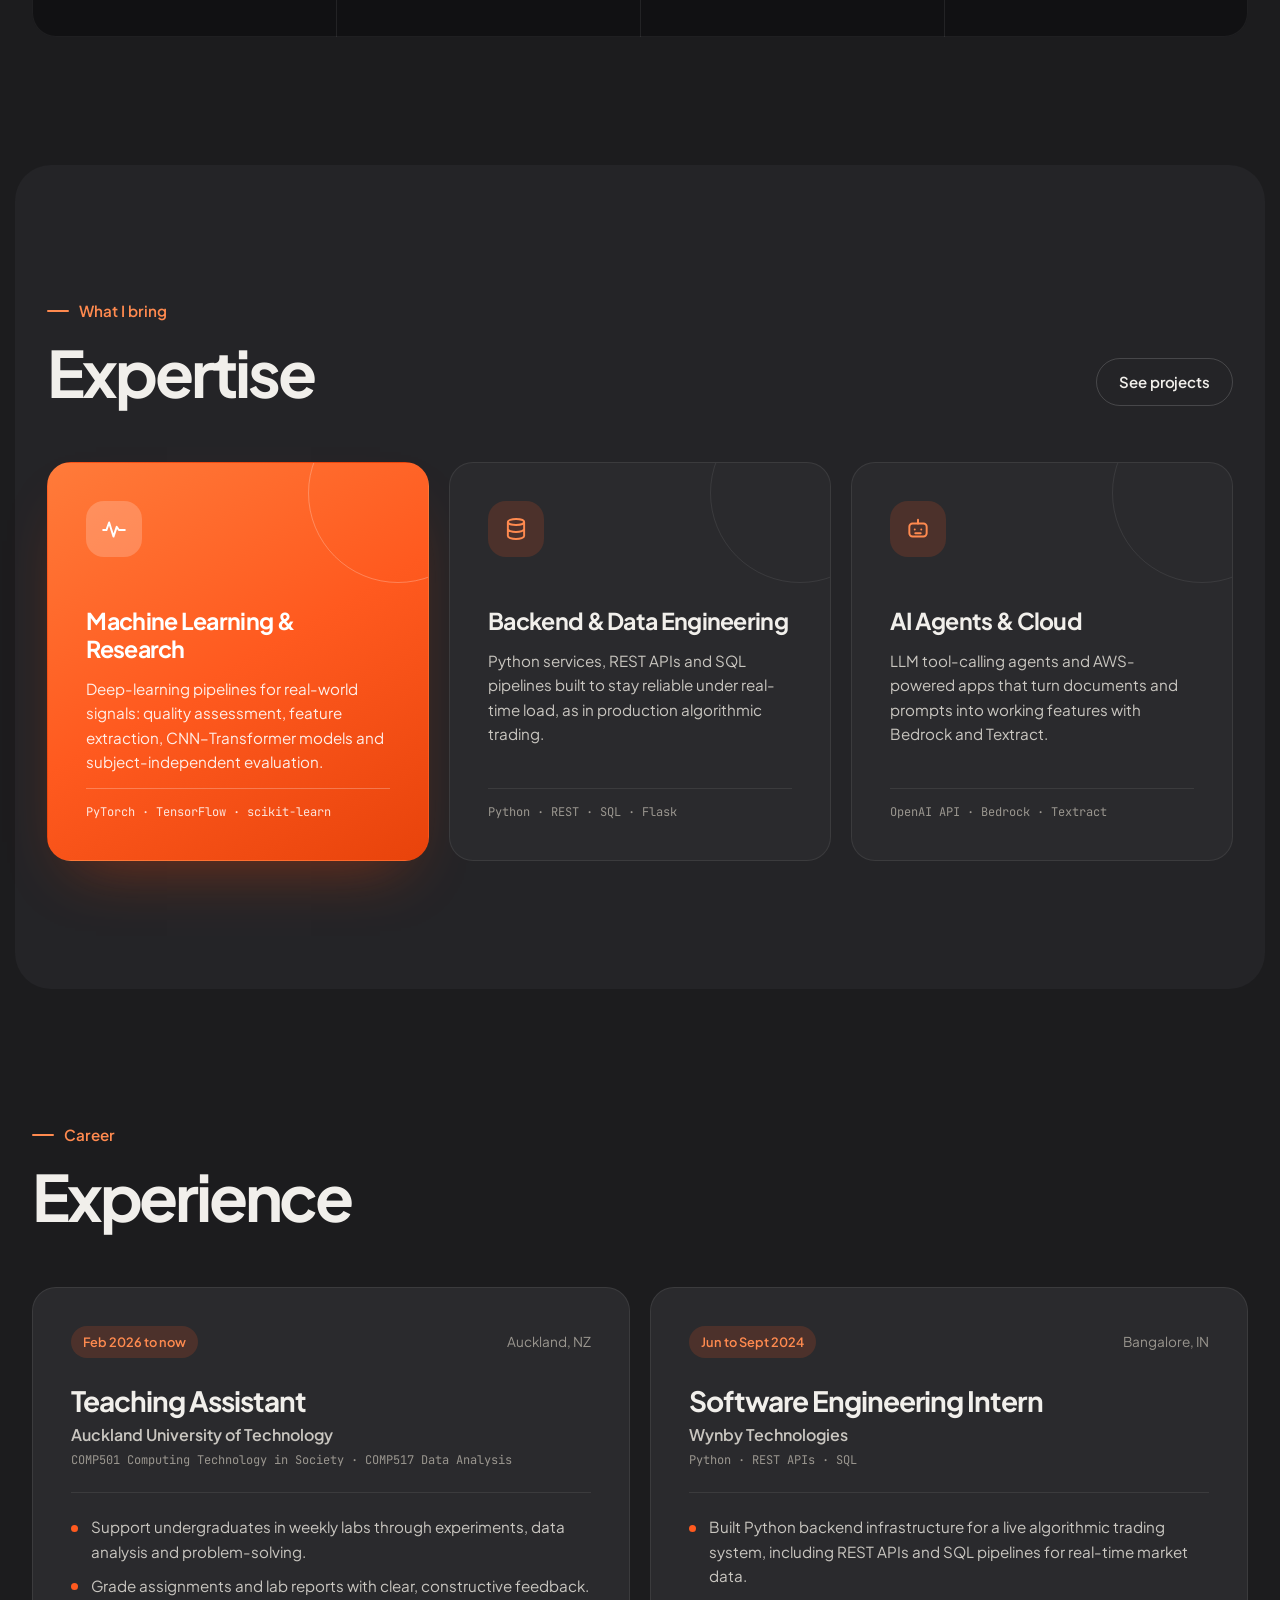
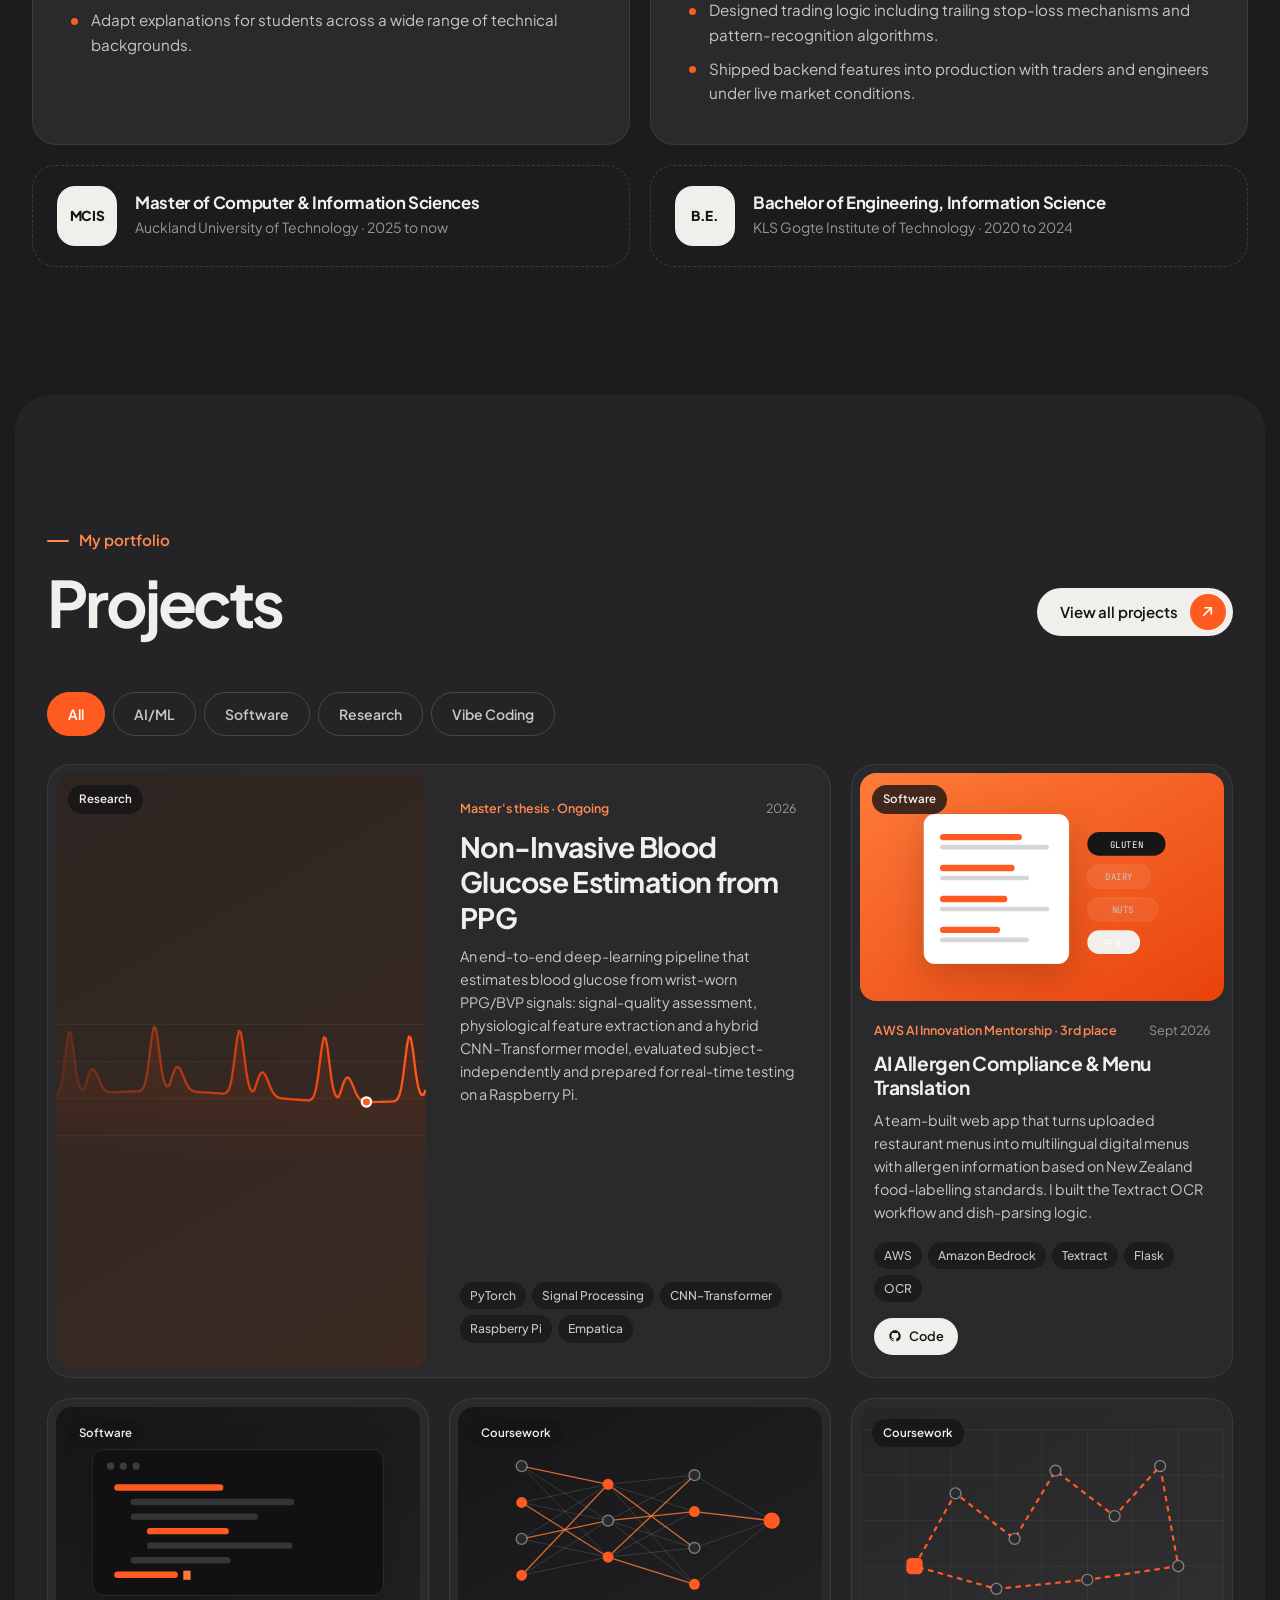
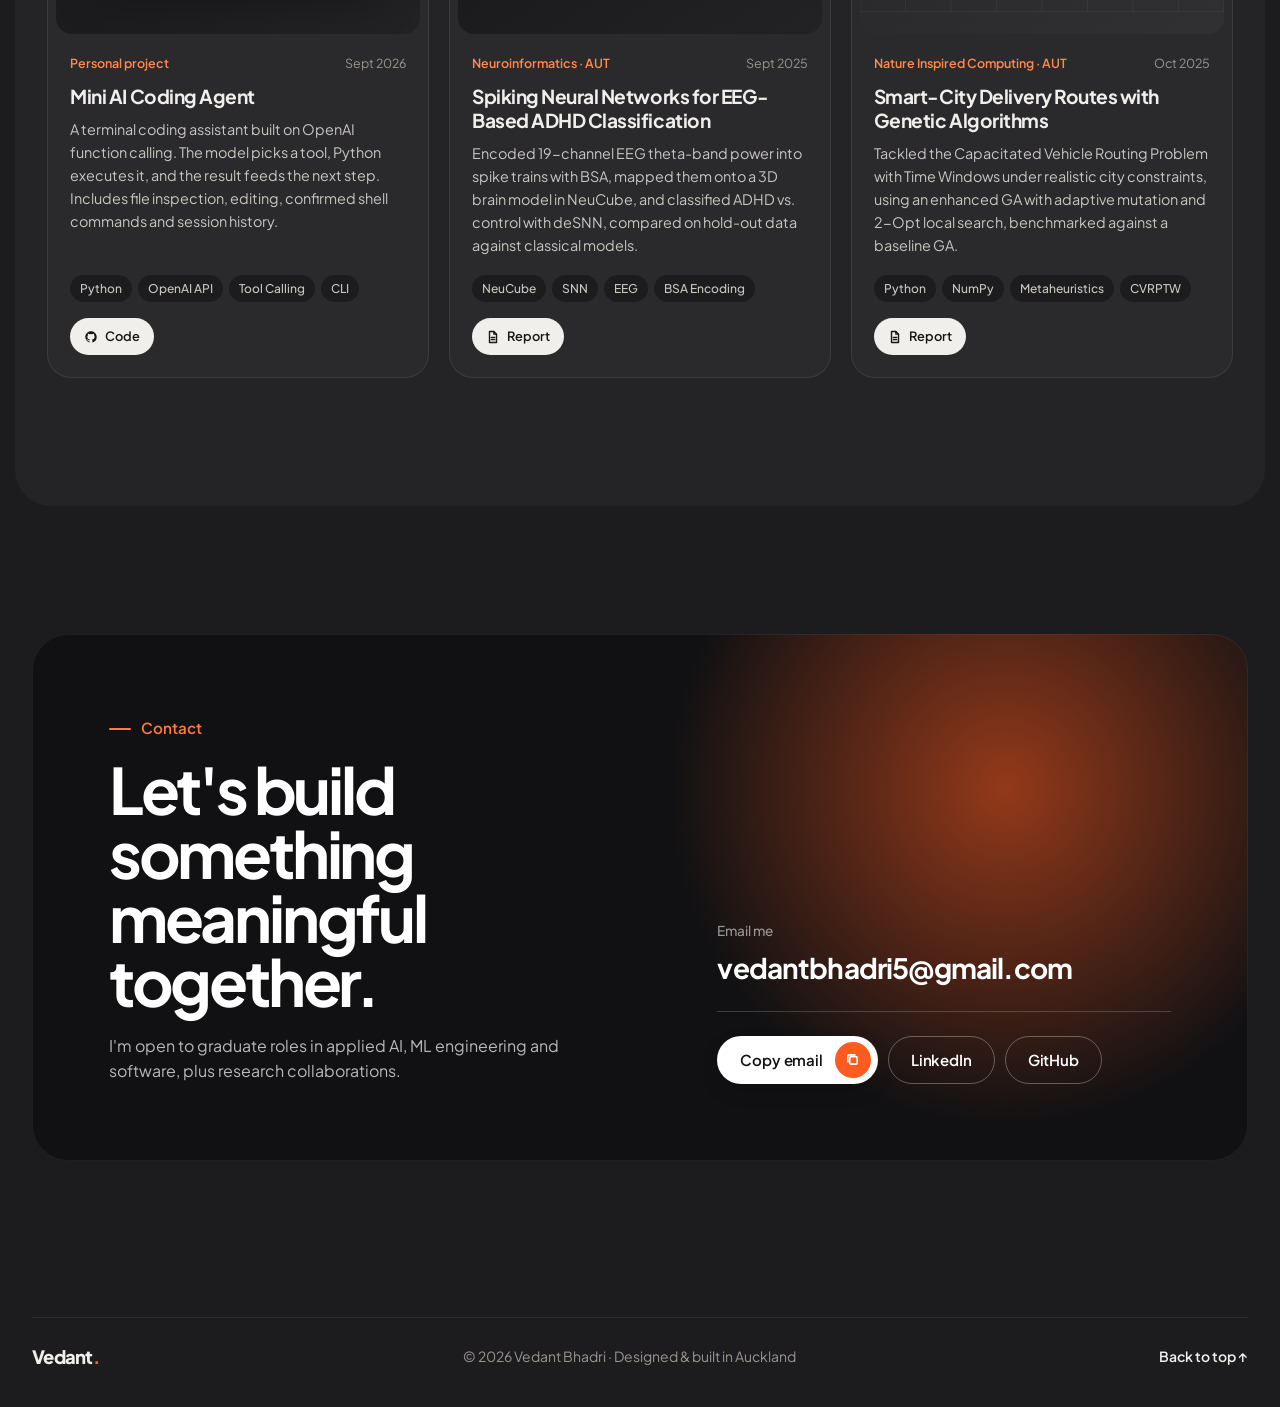
==== commit 38c9d787: "Redesign portfolio: graphite theme with orange hero Rebuilds the site with a new layout and visual d" ====
--- a/index.html
+++ b/index.html
@@ -1,145 +1,308 @@
 <!doctype html>
-<html lang="en">
+<html lang="en" data-theme="graphite">
   <head>
     <meta charset="utf-8">
     <meta name="viewport" content="width=device-width, initial-scale=1">
-    <meta name="description" content="Vedant Bhadri's portfolio for AI, machine learning, software engineering, research, and technical projects.">
-    <meta property="og:title" content="Vedant Bhadri | AI, ML, Software Engineering">
-    <meta property="og:description" content="A personal technology portfolio for projects, research, software systems, and technical work.">
+    <title>Vedant Bhadri · AI & Software Engineer</title>
+    <meta name="description" content="Vedant Bhadri builds machine learning systems and software, from wearable-signal research to production backends.">
+    <meta property="og:title" content="Vedant Bhadri · AI & Software Engineer">
+    <meta property="og:description" content="Machine learning, signal processing and software engineering portfolio.">
     <meta property="og:type" content="website">
-    <title>Vedant Bhadri | AI, ML & Software Portfolio</title>
-    <link rel="stylesheet" href="styles.css">
+    <meta name="theme-color" content="#1c1c1e">
+    <link rel="icon" href="assets/logo/favicon.svg" type="image/svg+xml">
+    <link rel="preconnect" href="https://fonts.googleapis.com">
+    <link rel="preconnect" href="https://fonts.gstatic.com" crossorigin>
+    <link href="https://fonts.googleapis.com/css2?family=Plus+Jakarta+Sans:wght@400;500;600;700;800&family=JetBrains+Mono:wght@400;500&display=swap" rel="stylesheet">
+    <link rel="stylesheet" href="css/styles.css">
   </head>
   <body>
-    <header class="site-header" data-header>
-      <a class="brand" href="#top" aria-label="Vedant Bhadri home">
-        <span class="brand-mark" aria-hidden="true">
-          <img class="brand-logo" src="assets/logo/vedant-v-logo.svg" alt="">
-        </span>
-      </a>
-
-      <button class="menu-toggle" type="button" aria-expanded="false" aria-controls="primary-nav" data-menu-toggle>
-        <span></span>
-        <span></span>
-        <span></span>
-        <span class="sr-only">Toggle navigation</span>
-      </button>
-
-      <nav class="nav" id="primary-nav" aria-label="Primary navigation" data-nav>
-        <a href="#top">Home</a>
+    <a class="skip-link" href="#main">Skip to content</a>
+
+    <!-- ============ NAV ============ -->
+    <header class="nav-wrap" data-header>
+      <nav class="nav container" aria-label="Primary">
+        <a class="brand" href="#top" aria-label="Vedant Bhadri, home">Vedant<span>.</span></a>
+        <div class="nav-links" data-nav>
+          <a href="#about">About</a>
+          <a href="#expertise">Expertise</a>
+          <a href="#experience">Experience</a>
+          <a href="#projects">Projects</a>
+          <a href="projects.html">Archive</a>
+        </div>
+        <a class="pill-btn pill-btn-light nav-cta" href="#contact">
+          Get in touch
+          <span class="pill-arrow" aria-hidden="true"><svg viewBox="0 0 16 16"><path d="M4 12 12 4M5.5 4H12v6.5"/></svg></span>
+        </a>
+        <button class="menu-btn" type="button" aria-expanded="false" aria-controls="mobile-menu" data-menu-btn>
+          <span></span><span></span>
+          <span class="sr-only">Menu</span>
+        </button>
+      </nav>
+      <div class="mobile-menu container" id="mobile-menu" data-mobile-menu>
         <a href="#about">About</a>
+        <a href="#expertise">Expertise</a>
+        <a href="#experience">Experience</a>
         <a href="#projects">Projects</a>
+        <a href="projects.html">Archive</a>
         <a href="#contact">Contact</a>
-      </nav>
-
-      <div class="header-links" aria-label="External links">
-        <a href="https://github.com/vedantbhadri" target="_blank" rel="noopener" aria-label="GitHub profile">
-          <svg viewBox="0 0 24 24" aria-hidden="true">
-            <path d="M12 2.25c-5.38 0-9.75 4.37-9.75 9.75 0 4.31 2.8 7.96 6.68 9.25.49.09.67-.21.67-.47v-1.69c-2.72.59-3.3-1.16-3.3-1.16-.44-1.13-1.08-1.43-1.08-1.43-.88-.6.07-.59.07-.59.98.07 1.49 1 1.49 1 .86 1.48 2.27 1.05 2.82.8.09-.62.34-1.05.61-1.29-2.17-.25-4.45-1.09-4.45-4.83 0-1.07.38-1.94 1-2.62-.1-.25-.44-1.25.1-2.59 0 0 .82-.26 2.68 1a9.18 9.18 0 0 1 4.88 0c1.86-1.26 2.68-1 2.68-1 .54 1.34.2 2.34.1 2.59.62.68 1 1.55 1 2.62 0 3.75-2.29 4.58-4.46 4.82.35.3.66.89.66 1.8v2.67c0 .26.18.56.68.47A9.76 9.76 0 0 0 21.75 12c0-5.38-4.37-9.75-9.75-9.75Z"></path>
-          </svg>
-        </a>
-        <a href="https://www.linkedin.com/in/vedant-bhadri/" target="_blank" rel="noopener" aria-label="LinkedIn profile">
-          <svg viewBox="0 0 24 24" aria-hidden="true">
-            <path d="M5.13 8.62H2.5v12.13h2.63V8.62ZM3.82 3.25a1.53 1.53 0 1 0 0 3.06 1.53 1.53 0 0 0 0-3.06Zm6.04 5.37H7.34v12.13h2.63v-6.2c0-1.63.75-2.91 2.35-2.91 1.37 0 2.04.98 2.04 2.76v6.35h2.63V13.9c0-3.42-1.82-5.17-4.25-5.17-1.43 0-2.3.63-2.88 1.38V8.62Z"></path>
-          </svg>
-        </a>
-        <a href="assets/cv/vedant-bhadri-cv.pdf" target="_blank" rel="noopener" aria-label="Open resume PDF">
-          <svg viewBox="0 0 24 24" aria-hidden="true">
-            <path d="M7 2.75h6.1c.35 0 .69.14.94.39l3.82 3.82c.25.25.39.59.39.94v4.35h-1.8V8.65h-3.8a1.3 1.3 0 0 1-1.3-1.3v-3.8H7c-.41 0-.75.34-.75.75v15.4c0 .41.34.75.75.75h4.5v1.8H7a2.55 2.55 0 0 1-2.55-2.55V5.3A2.55 2.55 0 0 1 7 2.75Zm6.15 1.72v2.38h2.38l-2.38-2.38Zm4.1 8.78a.9.9 0 0 1 .9.9v3.78l1.21-1.21a.9.9 0 1 1 1.28 1.27l-2.75 2.75a.9.9 0 0 1-1.28 0l-2.75-2.75a.9.9 0 1 1 1.28-1.27l1.21 1.21v-3.78a.9.9 0 0 1 .9-.9ZM7.9 10.2h6.2V12H7.9v-1.8Zm0 3.45h4.35v1.8H7.9v-1.8Z"></path>
-          </svg>
-        </a>
       </div>
     </header>
 
-    <main id="top">
-      <section class="hero section-frame" aria-labelledby="hero-title">
-        <div class="hero-backdrop" aria-hidden="true">
-          <span class="gradient gradient-one"></span>
-          <span class="gradient gradient-two"></span>
-          <span class="mesh"></span>
-        </div>
-
-        <div class="hero-content">
-          <p class="eyebrow">AI • Machine Learning • Software Engineering • Research</p>
-          <h1 id="hero-title">VEDANT BHADRI</h1>
-          <p class="hero-copy">
-            I build intelligent systems, explore machine learning, and turn technical ideas into working software.
-          </p>
-          <div class="hero-actions" aria-label="Primary actions">
-            <a class="button primary" href="#projects">View Projects</a>
-            <a class="button secondary" href="#contact">Contact</a>
-            <a class="button ghost" href="https://github.com/vedantbhadri" target="_blank" rel="noopener" aria-label="GitHub profile">GitHub</a>
-          </div>
-        </div>
-      </section>
-
-      <section class="section about" id="about" aria-labelledby="about-title">
-        <div class="section-heading">
-          <p class="section-kicker">About</p>
-          <h2 id="about-title">Turning data, models, and systems into intelligent software.</h2>
-        </div>
-        <div class="about-grid">
-          <p class="about-copy">
-            I am a Master's of Computer and Information Sciences student at Auckland University of Technology, focused on building practical systems from data, models, and code. My work spans machine learning, backend APIs, SQL pipelines, optimization algorithms, EEG signal classification, image retrieval with CNN embeddings, and ongoing deep learning research for non-invasive blood glucose estimation.
-          </p>
-          <div class="interest-cloud" aria-label="Technical interests">
-            <span>Python</span>
-            <span>SQL</span>
-            <span>Machine Learning</span>
-            <span>Deep Learning</span>
-            <span>Data Analytics</span>
-            <span>Signal Processing</span>
-            <span>Computer Vision</span>
-            <span>REST APIs</span>
-            <span>Algorithm Design</span>
-            <span>Optimization</span>
-          </div>
-        </div>
-      </section>
-
-      <section class="section projects" id="projects" aria-labelledby="projects-title">
-        <div class="section-heading project-preview-heading">
-          <div>
-            <p class="section-kicker">Projects</p>
-            <h2 id="projects-title">From research concepts to engineered solutions.</h2>
-          </div>
-        </div>
-
-        <div class="project-grid" data-project-grid data-project-mode="featured" aria-live="polite"></div>
-        <div class="project-footer">
-          <a class="button secondary" href="projects.html">View all projects</a>
-        </div>
-      </section>
-
-      <section class="contact" id="contact" aria-labelledby="contact-title">
-        <div class="contact-copy">
-          <p class="section-kicker">Contact</p>
-          <h2 id="contact-title">Have an idea, role, or research problem worth building?</h2>
-          <p>
-            I’m interested in applied AI, software engineering, data systems, and research-led technical work. If the problem needs analytical thinking and clean implementation, I’d be glad to talk.
-          </p>
-          <div class="contact-points" aria-label="Ways to collaborate">
-            <span>Applied AI</span>
-            <span>Data systems</span>
-            <span>Software roles</span>
-            <span>Research projects</span>
-          </div>
-        </div>
-        <aside class="contact-card" aria-label="Contact actions">
-          <div class="contact-actions">
-            <a class="button primary" href="mailto:vedantbhadri5@gmail.com">Start a conversation</a>
-            <a class="button secondary" href="https://www.linkedin.com/in/vedant-bhadri/" target="_blank" rel="noopener" aria-label="LinkedIn profile">LinkedIn</a>
-            <a class="button ghost" href="assets/cv/vedant-bhadri-cv.pdf" target="_blank" rel="noopener" aria-label="Open Vedant Bhadri CV PDF">View CV</a>
-          </div>
-        </aside>
+    <main id="main">
+      <!-- ============ HERO ============ -->
+      <section class="hero-shell" id="top" aria-labelledby="hero-title">
+        <div class="hero container">
+          <div class="hero-glow" aria-hidden="true"></div>
+          <div class="hero-grain" aria-hidden="true"></div>
+
+          <div class="hero-main">
+            <div class="hero-copy">
+              <p class="hero-hello reveal">I'm</p>
+              <h1 id="hero-title" class="reveal">Vedant<br>Bhadri</h1>
+              <p class="hero-role reveal">AI &amp; Software Engineer · Auckland, NZ</p>
+              <div class="hero-actions reveal">
+                <a class="pill-btn pill-btn-light" href="#projects">
+                  View projects
+                  <span class="pill-arrow" aria-hidden="true"><svg viewBox="0 0 16 16"><path d="M4 12 12 4M5.5 4H12v6.5"/></svg></span>
+                </a>
+                <a class="pill-btn pill-btn-outline" href="assets/cv/vedant-bhadri-cv.pdf" target="_blank" rel="noopener">Download CV</a>
+              </div>
+              <ul class="socials reveal" aria-label="Profiles">
+                <li><a href="https://github.com/vedantbhadri" target="_blank" rel="noopener" aria-label="GitHub"><svg viewBox="0 0 24 24"><path d="M12 2.25c-5.38 0-9.75 4.37-9.75 9.75 0 4.31 2.8 7.96 6.68 9.25.49.09.67-.21.67-.47v-1.69c-2.72.59-3.3-1.16-3.3-1.16-.44-1.13-1.08-1.43-1.08-1.43-.88-.6.07-.59.07-.59.98.07 1.49 1 1.49 1 .86 1.48 2.27 1.050 2.82.8.09-.62.34-1.05.61-1.29-2.17-.25-4.45-1.09-4.45-4.83 0-1.07.38-1.94 1-2.62-.1-.25-.44-1.25.1-2.59 0 0 .82-.26 2.68 1a9.18 9.18 0 0 1 4.88 0c1.86-1.26 2.68-1 2.68-1 .54 1.34.2 2.34.1 2.59.62.68 1 1.55 1 2.62 0 3.75-2.29 4.58-4.46 4.82.35.3.66.89.66 1.8v2.67c0 .26.18.56.68.47A9.76 9.76 0 0 0 21.75 12c0-5.38-4.37-9.75-9.75-9.75Z"/></svg></a></li>
+                <li><a href="https://www.linkedin.com/in/vedant-bhadri/" target="_blank" rel="noopener" aria-label="LinkedIn"><svg viewBox="0 0 24 24"><path d="M5.13 8.62H2.5v12.13h2.63V8.62ZM3.820 3.25a1.53 1.53 0 1 0 0 3.06 1.53 1.53 0 0 0 0-3.06Zm6.04 5.37H7.34v12.13h2.63v-6.2c0-1.63.75-2.91 2.35-2.91 1.37 0 2.04.98 2.04 2.76v6.35h2.63V13.9c0-3.42-1.82-5.17-4.25-5.17-1.43 0-2.3.63-2.88 1.38V8.62Z"/></svg></a></li>
+                <li><a href="mailto:vedantbhadri5@gmail.com" aria-label="Email"><svg viewBox="0 0 24 24"><path d="M3.5 5.5h17v13h-17z" fill="none" stroke="currentColor" stroke-width="1.8" stroke-linejoin="round"/><path d="m4 6.5 8 6 8-6" fill="none" stroke="currentColor" stroke-width="1.8" stroke-linejoin="round"/></svg></a></li>
+              </ul>
+            </div>
+
+            <!-- PORTRAIT PLACEHOLDER
+                 Replace this <figure> contents with:
+                 <img src="assets/img/portrait.png" alt="Portrait of Vedant Bhadri">
+                 A transparent-background PNG (cut-out) looks best here. -->
+            <figure class="portrait reveal" aria-label="Portrait placeholder">
+              <div class="portrait-placeholder">
+                <svg viewBox="0 0 200 240" aria-hidden="true">
+                  <circle cx="100" cy="88" r="44"/>
+                  <path d="M20 240c0-52 36-86 80-86s80 34 80 86z"/>
+                </svg>
+                <span>Portrait coming soon</span>
+              </div>
+            </figure>
+
+            <div class="hero-side reveal">
+              <p class="hero-side-title">Great models should feel <em>invisible.</em></p>
+              <p>From noisy wearable signals to production APIs, I build the systems that make machine learning useful.</p>
+            </div>
+          </div>
+
+          <ol class="hero-skills" aria-label="Specialties">
+            <li class="reveal"><span>/01</span>Machine Learning</li>
+            <li class="reveal"><span>/02</span>Signal Processing</li>
+            <li class="reveal"><span>/03</span>Backend &amp; Data</li>
+            <li class="reveal"><span>/04</span>LLM Agents</li>
+          </ol>
+        </div>
+
+        <!-- Dark tool band, Folioblox "trusted by" style -->
+        <div class="tool-band container" aria-label="Tools I build with">
+          <p class="tool-band-label">Tools I<br>build with</p>
+          <div class="tool-marquee">
+            <div class="tool-track" data-marquee>
+              <span><i class="ti ti-py"></i>Python</span>
+              <span><i class="ti ti-torch"></i>PyTorch</span>
+              <span><i class="ti ti-tf"></i>TensorFlow</span>
+              <span><i class="ti ti-aws"></i>AWS</span>
+              <span><i class="ti ti-ai"></i>OpenAI API</span>
+              <span><i class="ti ti-db"></i>SQL</span>
+              <span><i class="ti ti-vec"></i>FAISS</span>
+              <span><i class="ti ti-pi"></i>Raspberry Pi</span>
+            </div>
+          </div>
+        </div>
+      </section>
+
+      <!-- ============ ABOUT ============ -->
+      <section class="section" id="about" aria-labelledby="about-title">
+        <div class="container about">
+          <div class="about-head reveal">
+            <p class="eyebrow">Behind the code</p>
+            <h2 id="about-title">Turning research into systems that <span class="hl">actually work.</span></h2>
+          </div>
+          <div class="about-body reveal">
+            <p class="about-lead">I'm a Master's student in Computer &amp; Information Sciences at AUT, focused on building practical systems from data, models and code.</p>
+            <p>I've built REST APIs and SQL pipelines for a live algorithmic trading system, OCR parsing for an AWS-powered menu app, and deep-learning pipelines for wearable physiological signals. I care about honest evaluation: hold-out tests, baselines, and checking the fancier model actually earns its place.</p>
+            <a class="pill-btn pill-btn-dark" href="#contact">
+              Let's build something
+              <span class="pill-arrow" aria-hidden="true"><svg viewBox="0 0 16 16"><path d="M4 12 12 4M5.5 4H12v6.5"/></svg></span>
+            </a>
+          </div>
+
+          <ul class="stats" aria-label="At a glance">
+            <li class="reveal"><strong>9</strong><span>Projects shipped &amp; researched</span></li>
+            <li class="reveal"><strong>3<sup>rd</sup></strong><span>AWS AI Innovation Mentorship</span></li>
+            <li class="reveal"><strong>2</strong><span>Courses taught as a TA</span></li>
+            <li class="reveal"><strong>2</strong><span>Degrees in computing</span></li>
+          </ul>
+        </div>
+      </section>
+
+      <!-- ============ EXPERTISE ============ -->
+      <section class="section section-alt" id="expertise" aria-labelledby="expertise-title">
+        <div class="container">
+          <header class="section-head reveal">
+            <div>
+              <p class="eyebrow">What I bring</p>
+              <h2 id="expertise-title">Expertise</h2>
+            </div>
+            <a class="pill-btn pill-btn-outline-dark" href="#projects">See projects</a>
+          </header>
+
+          <div class="services">
+            <article class="service service-accent reveal">
+              <span class="service-icon" aria-hidden="true"><svg viewBox="0 0 24 24"><path d="M2 13h3l2.5-7 4 13 3-9 2 3H22"/></svg></span>
+              <h3>Machine Learning &amp; Research</h3>
+              <p>Deep-learning pipelines for real-world signals: quality assessment, feature extraction, CNN–Transformer models and subject-independent evaluation.</p>
+              <p class="service-tags">PyTorch · TensorFlow · scikit-learn</p>
+            </article>
+            <article class="service reveal">
+              <span class="service-icon" aria-hidden="true"><svg viewBox="0 0 24 24"><ellipse cx="12" cy="5.5" rx="7.5" ry="2.75"/><path d="M4.5 5.5v6.5c0 1.5 3.4 2.75 7.5 2.75s7.5-1.25 7.5-2.75V5.5M4.5 12v6.5c0 1.5 3.4 2.75 7.5 2.75s7.5-1.25 7.5-2.75V12"/></svg></span>
+              <h3>Backend &amp; Data Engineering</h3>
+              <p>Python services, REST APIs and SQL pipelines built to stay reliable under real-time load, as in production algorithmic trading.</p>
+              <p class="service-tags">Python · REST · SQL · Flask</p>
+            </article>
+            <article class="service reveal">
+              <span class="service-icon" aria-hidden="true"><svg viewBox="0 0 24 24"><rect x="4" y="7" width="16" height="12" rx="3"/><path d="M12 7V3.5M9 12.5h.01M15 12.5h.01M9.5 16h5"/></svg></span>
+              <h3>AI Agents &amp; Cloud</h3>
+              <p>LLM tool-calling agents and AWS-powered apps that turn documents and prompts into working features with Bedrock and Textract.</p>
+              <p class="service-tags">OpenAI API · Bedrock · Textract</p>
+            </article>
+          </div>
+        </div>
+      </section>
+
+      <!-- ============ EXPERIENCE ============ -->
+      <section class="section" id="experience" aria-labelledby="exp-title">
+        <div class="container">
+          <header class="section-head reveal">
+            <div>
+              <p class="eyebrow">Career</p>
+              <h2 id="exp-title">Experience</h2>
+            </div>
+          </header>
+
+          <div class="exp-grid">
+            <article class="exp reveal">
+              <div class="exp-top">
+                <span class="exp-date">Feb 2026 to now</span>
+                <span class="exp-place">Auckland, NZ</span>
+              </div>
+              <h3>Teaching Assistant</h3>
+              <p class="exp-org">Auckland University of Technology</p>
+              <p class="exp-sub">COMP501 Computing Technology in Society · COMP517 Data Analysis</p>
+              <ul>
+                <li>Support undergraduates in weekly labs through experiments, data analysis and problem-solving.</li>
+                <li>Grade assignments and lab reports with clear, constructive feedback.</li>
+                <li>Adapt explanations for students across a wide range of technical backgrounds.</li>
+              </ul>
+            </article>
+            <article class="exp reveal">
+              <div class="exp-top">
+                <span class="exp-date">Jun to Sept 2024</span>
+                <span class="exp-place">Bangalore, IN</span>
+              </div>
+              <h3>Software Engineering Intern</h3>
+              <p class="exp-org">Wynby Technologies</p>
+              <p class="exp-sub">Python · REST APIs · SQL</p>
+              <ul>
+                <li>Built Python backend infrastructure for a live algorithmic trading system, including REST APIs and SQL pipelines for real-time market data.</li>
+                <li>Designed trading logic including trailing stop-loss mechanisms and pattern-recognition algorithms.</li>
+                <li>Shipped backend features into production with traders and engineers under live market conditions.</li>
+              </ul>
+            </article>
+          </div>
+
+          <div class="edu-row">
+            <article class="edu reveal">
+              <span class="edu-badge">MCIS</span>
+              <div>
+                <h3>Master of Computer &amp; Information Sciences</h3>
+                <p>Auckland University of Technology · 2025 to now</p>
+              </div>
+            </article>
+            <article class="edu reveal">
+              <span class="edu-badge">B.E.</span>
+              <div>
+                <h3>Bachelor of Engineering, Information Science</h3>
+                <p>KLS Gogte Institute of Technology · 2020 to 2024</p>
+              </div>
+            </article>
+          </div>
+        </div>
+      </section>
+
+      <!-- ============ PROJECTS ============ -->
+      <section class="section section-alt" id="projects" aria-labelledby="projects-title">
+        <div class="container">
+          <header class="section-head reveal">
+            <div>
+              <p class="eyebrow">My portfolio</p>
+              <h2 id="projects-title">Projects</h2>
+            </div>
+            <a class="pill-btn pill-btn-dark" href="projects.html">
+              View all projects
+              <span class="pill-arrow" aria-hidden="true"><svg viewBox="0 0 16 16"><path d="M4 12 12 4M5.5 4H12v6.5"/></svg></span>
+            </a>
+          </header>
+
+          <div class="filters reveal" role="tablist" aria-label="Filter projects" data-filters>
+            <button class="filter is-active" type="button" role="tab" aria-selected="true" data-filter="All">All</button>
+            <button class="filter" type="button" role="tab" aria-selected="false" data-filter="AI/ML">AI/ML</button>
+            <button class="filter" type="button" role="tab" aria-selected="false" data-filter="Software">Software</button>
+            <button class="filter" type="button" role="tab" aria-selected="false" data-filter="Research">Research</button>
+            <button class="filter" type="button" role="tab" aria-selected="false" data-filter="Vibe Coding">Vibe Coding</button>
+          </div>
+
+          <div class="work-grid" data-projects="featured"></div>
+        </div>
+      </section>
+
+      <!-- ============ CONTACT ============ -->
+      <section class="section" id="contact" aria-labelledby="contact-title">
+        <div class="container">
+          <div class="contact reveal">
+            <div class="contact-glow" aria-hidden="true"></div>
+            <div class="contact-left">
+              <p class="eyebrow eyebrow-light">Contact</p>
+              <h2 id="contact-title">Let's build something meaningful together.</h2>
+              <p>I'm open to graduate roles in applied AI, ML engineering and software, plus research collaborations.</p>
+            </div>
+            <div class="contact-right">
+              <a class="contact-mail" href="mailto:vedantbhadri5@gmail.com">
+                <span>Email me</span>
+                vedantbhadri5@gmail.com
+              </a>
+              <div class="contact-actions">
+                <button class="pill-btn pill-btn-light" type="button" data-copy="vedantbhadri5@gmail.com">
+                  <span data-copy-label>Copy email</span>
+                  <span class="pill-arrow" aria-hidden="true"><svg viewBox="0 0 16 16"><rect x="5" y="5" width="8" height="8" rx="1.5"/><path d="M3 10.5V4a1 1 0 0 1 1-1h6.5"/></svg></span>
+                </button>
+                <a class="pill-btn pill-btn-outline" href="https://www.linkedin.com/in/vedant-bhadri/" target="_blank" rel="noopener">LinkedIn</a>
+                <a class="pill-btn pill-btn-outline" href="https://github.com/vedantbhadri" target="_blank" rel="noopener">GitHub</a>
+              </div>
+            </div>
+          </div>
+        </div>
       </section>
     </main>
 
-    <footer class="site-footer">
-      <span>© 2026 Vedant Bhadri</span>
-      <a href="#top">Back to top</a>
+    <footer class="footer">
+      <div class="container footer-inner">
+        <a class="brand" href="#top">Vedant<span>.</span></a>
+        <p>© <span data-year>2026</span> Vedant Bhadri · Designed &amp; built in Auckland</p>
+        <a class="footer-top" href="#top">Back to top ↑</a>
+      </div>
     </footer>
 
-    <script src="script.js"></script>
+    <script src="js/data.js"></script>
+    <script src="js/main.js"></script>
   </body>
 </html>
--- a/css/styles.css
+++ b/css/styles.css
@@ -0,0 +1,705 @@
+/* =========================================================
+   Vedant Bhadri · Portfolio v2
+   Light base · vivid orange hero · ink contrast bands
+   ========================================================= */
+
+:root {
+  color-scheme: light;
+
+  --bg: #f4f1ec;
+  --bg-alt: #ebe6de;
+  --surface: #ffffff;
+
+  --ink: #121212;
+  --ink-2: #3a3a3a;
+  --muted: #6f6a63;
+  --line: rgba(18, 18, 18, 0.09);
+  --line-2: rgba(18, 18, 18, 0.16);
+
+  --orange: #ff5a1f;
+  --orange-2: #ff7b3a;
+  --orange-deep: #e8430b;
+  --orange-soft: #ffe6da;
+  --band: #161514;
+  --accent-text: var(--orange-deep);
+  --solid-bg: var(--ink);          /* filled dark buttons, active pills, badges */
+  --solid-fg: #fff;
+  --nav-bg: rgba(244, 241, 236, .82);
+  --chip-bg: rgba(255,255,255,.6);
+  --hover-tint: rgba(18,18,18,.05);
+  --accent: var(--orange-deep);   /* used by generated SVG visuals */
+  --accent-2: var(--orange);
+
+  --font: "Plus Jakarta Sans", ui-sans-serif, system-ui, -apple-system, "Segoe UI", sans-serif;
+  --mono: "JetBrains Mono", ui-monospace, "SF Mono", Menlo, monospace;
+
+  --r-sm: 14px;
+  --r: 24px;
+  --r-lg: 36px;
+
+  --shadow: 0 1px 2px rgba(18,18,18,.04), 0 18px 40px -18px rgba(18,18,18,.18);
+  --shadow-orange: 0 30px 60px -24px rgba(232, 67, 11, 0.55);
+
+  --max: 1240px;
+  --gutter: clamp(16px, 3.5vw, 32px);
+  --ease: cubic-bezier(0.22, 1, 0.36, 1);
+}
+
+/* ---------- Base ---------- */
+*, *::before, *::after { box-sizing: border-box; }
+html { scroll-behavior: smooth; scroll-padding-top: 90px; -webkit-text-size-adjust: 100%; }
+body {
+  margin: 0;
+  background: var(--bg);
+  color: var(--ink);
+  font-family: var(--font);
+  font-size: 16px;
+  line-height: 1.6;
+  -webkit-font-smoothing: antialiased;
+  overflow-x: hidden;
+}
+::selection { background: var(--orange); color: #fff; }
+img, svg { display: block; max-width: 100%; }
+a { color: inherit; text-decoration: none; }
+button { font: inherit; color: inherit; }
+h1, h2, h3, p { margin: 0; }
+h1, h2, h3 { letter-spacing: -0.035em; line-height: 1.05; font-weight: 700; }
+:focus-visible { outline: 2px solid var(--orange); outline-offset: 3px; border-radius: 8px; }
+
+.container { width: min(var(--max), 100% - 2 * var(--gutter)); margin-inline: auto; }
+.sr-only { position: absolute; width: 1px; height: 1px; overflow: hidden; clip: rect(0 0 0 0); white-space: nowrap; }
+.skip-link {
+  position: fixed; left: 16px; top: -60px; z-index: 100; padding: 10px 16px;
+  border-radius: 999px; background: var(--ink); color: #fff; transition: top .2s;
+}
+.skip-link:focus { top: 16px; }
+
+/* ---------- Pill buttons (arrow badge) ---------- */
+.pill-btn {
+  display: inline-flex; align-items: center; gap: 12px;
+  min-height: 48px; padding: 0 6px 0 22px;
+  border: 1px solid transparent; border-radius: 999px;
+  font-size: 0.9375rem; font-weight: 600; letter-spacing: -0.01em;
+  cursor: pointer; white-space: nowrap;
+  transition: transform .3s var(--ease), background .2s, color .2s, border-color .2s, box-shadow .3s var(--ease);
+}
+.pill-btn:not(:has(.pill-arrow)) { padding: 0 22px; }
+.pill-btn:hover { transform: translateY(-2px); }
+.pill-arrow {
+  display: grid; place-items: center; flex: none;
+  width: 36px; height: 36px; border-radius: 50%;
+  background: var(--orange); color: #fff;
+  transition: transform .35s var(--ease), background .2s;
+}
+.pill-arrow svg { width: 15px; height: 15px; fill: none; stroke: currentColor; stroke-width: 1.8; stroke-linecap: round; stroke-linejoin: round; }
+.pill-btn:hover .pill-arrow { transform: rotate(45deg); }
+.pill-btn[data-copy]:hover .pill-arrow { transform: none; }
+
+.pill-btn-light { background: #fff; color: #121212; box-shadow: 0 8px 24px -10px rgba(0,0,0,.35); }
+.pill-btn-dark { background: var(--solid-bg); color: var(--solid-fg); }
+.pill-btn-dark:hover { background: var(--solid-bg); filter: brightness(1.15); box-shadow: 0 14px 28px -12px rgba(0,0,0,.5); }
+.pill-btn-outline { border-color: rgba(255,255,255,.55); color: #fff; }
+.pill-btn-outline:hover { background: rgba(255,255,255,.14); border-color: #fff; }
+.pill-btn-outline-dark { border-color: var(--line-2); color: var(--ink); }
+.pill-btn-outline-dark:hover { border-color: var(--ink); background: var(--surface); }
+
+/* ---------- Nav ---------- */
+.nav-wrap {
+  position: fixed; inset: 0 0 auto; z-index: 50;
+  padding: 14px 0;
+  transition: padding .35s var(--ease), background .35s, box-shadow .35s;
+}
+.nav-wrap.is-scrolled {
+  padding: 8px 0;
+  background: var(--nav-bg);
+  box-shadow: 0 1px 0 var(--line);
+  backdrop-filter: saturate(1.4) blur(16px); -webkit-backdrop-filter: saturate(1.4) blur(16px);
+}
+.nav { display: flex; align-items: center; gap: 16px; }
+.brand { font-size: 1.35rem; font-weight: 800; letter-spacing: -0.04em; margin-right: auto; }
+.brand span { color: var(--orange); }
+.nav-links { display: flex; gap: 4px; padding: 5px; border-radius: 999px; background: var(--chip-bg); border: 1px solid var(--line); }
+.nav-links a {
+  padding: 8px 16px; border-radius: 999px;
+  font-size: 0.875rem; font-weight: 500; color: var(--ink-2);
+  transition: background .2s, color .2s;
+}
+.nav-links a:hover { color: var(--ink); background: var(--hover-tint); }
+.nav-links a.is-active, .nav-links a[aria-current="page"] { background: var(--solid-bg); color: var(--solid-fg); }
+.nav-cta { margin-left: auto; min-height: 44px; }
+.nav-cta .pill-arrow { width: 32px; height: 32px; }
+.nav-wrap:not(.is-scrolled) .nav-cta { box-shadow: none; border-color: var(--line); }
+
+.menu-btn {
+  display: none; position: relative; width: 44px; height: 44px; border: 0; border-radius: 50%;
+  background: var(--solid-bg); cursor: pointer;
+}
+.menu-btn span:not(.sr-only) { position: absolute; left: 14px; width: 16px; height: 2px; border-radius: 2px; background: var(--solid-fg); transition: transform .3s var(--ease); }
+.menu-btn span:nth-child(1) { top: 17px; }
+.menu-btn span:nth-child(2) { top: 24px; }
+.menu-open .menu-btn span:nth-child(1) { transform: translateY(3.5px) rotate(45deg); }
+.menu-open .menu-btn span:nth-child(2) { transform: translateY(-3.5px) rotate(-45deg); }
+.mobile-menu {
+  display: none; margin-top: 10px; padding: 8px;
+  background: var(--surface); border: 1px solid var(--line); border-radius: var(--r); box-shadow: var(--shadow);
+}
+.mobile-menu a { display: block; padding: 13px 16px; border-radius: 14px; font-size: 1.05rem; font-weight: 600; }
+.mobile-menu a:hover { background: var(--bg); }
+
+/* ---------- Hero ---------- */
+.hero-shell { padding-top: 84px; }
+
+.hero {
+  position: relative; isolation: isolate; overflow: hidden;
+  display: flex; flex-direction: column;
+  min-height: min(760px, calc(100vh - 100px));
+  padding: clamp(36px, 5vw, 64px) clamp(24px, 4.5vw, 64px) clamp(28px, 3vw, 40px);
+  border-radius: var(--r-lg);
+  background:
+    radial-gradient(120% 90% at 85% 0%, #ffb07a 0%, transparent 55%),
+    radial-gradient(90% 80% at 0% 100%, #c93a08 0%, transparent 60%),
+    linear-gradient(135deg, var(--orange-2) 0%, var(--orange) 45%, var(--orange-deep) 100%);
+  color: #fff;
+  box-shadow: var(--shadow-orange);
+}
+.hero-glow {
+  position: absolute; z-index: -1; left: 50%; bottom: -30%;
+  width: 70%; aspect-ratio: 1; transform: translateX(-50%);
+  border-radius: 50%;
+  background: radial-gradient(circle, rgba(255, 220, 190, .55), transparent 62%);
+  filter: blur(10px);
+  animation: breathe 9s ease-in-out infinite alternate;
+}
+@keyframes breathe { to { transform: translateX(-50%) scale(1.12); opacity: .75; } }
+.hero-grain {
+  position: absolute; inset: 0; z-index: -1; opacity: .22; mix-blend-mode: overlay; pointer-events: none;
+  background-image: url("data:image/svg+xml,%3Csvg xmlns='http://www.w3.org/2000/svg' width='160' height='160'%3E%3Cfilter id='n'%3E%3CfeTurbulence type='fractalNoise' baseFrequency='.9' numOctaves='2' stitchTiles='stitch'/%3E%3C/filter%3E%3Crect width='100%25' height='100%25' filter='url(%23n)'/%3E%3C/svg%3E");
+}
+
+.hero-main {
+  flex: 1;
+  display: grid;
+  grid-template-columns: minmax(0, 1.1fr) minmax(0, 0.9fr) minmax(0, 0.75fr);
+  align-items: end;
+  gap: clamp(16px, 3vw, 40px);
+}
+.hero-copy { align-self: center; position: relative; z-index: 2; }
+.hero-hello { font-size: clamp(1.1rem, 1.6vw, 1.35rem); font-weight: 500; opacity: .9; margin-bottom: 10px; }
+.hero h1 {
+  font-size: clamp(3.4rem, 8.6vw, 7.4rem);
+  font-weight: 800;
+  line-height: .92;
+  letter-spacing: -0.055em;
+  text-shadow: 0 10px 40px rgba(120, 30, 0, .25);
+}
+.hero-role { margin-top: 22px; font-size: 1.05rem; font-weight: 500; opacity: .92; }
+.hero-actions { display: flex; flex-wrap: wrap; gap: 12px; margin-top: 32px; }
+.socials { display: flex; gap: 10px; margin: 28px 0 0; padding: 0; list-style: none; }
+.socials a {
+  display: grid; place-items: center; width: 42px; height: 42px; border-radius: 50%;
+  border: 1px solid rgba(255,255,255,.45);
+  transition: background .2s, color .2s, transform .3s var(--ease);
+}
+.socials a:hover { background: #fff; color: var(--orange); transform: translateY(-2px); }
+.socials svg { width: 18px; height: 18px; fill: currentColor; }
+
+/* Portrait placeholder */
+.portrait {
+  position: relative; margin: 0; align-self: stretch;
+  min-height: 420px;
+  display: flex; align-items: flex-end; justify-content: center;
+  margin-bottom: calc(-1 * clamp(28px, 3vw, 40px) - 63px);
+}
+.portrait img { width: 100%; height: 100%; object-fit: contain; object-position: bottom; }
+.portrait-placeholder {
+  position: relative;
+  width: min(100%, 360px); aspect-ratio: 5 / 6;
+  display: flex; flex-direction: column; align-items: center; justify-content: flex-end;
+  border-radius: 999px 999px 0 0;
+  background: linear-gradient(180deg, rgba(255,255,255,.28), rgba(255,255,255,.06));
+  border: 1.5px dashed rgba(255,255,255,.6);
+  border-bottom: 0;
+  overflow: hidden;
+}
+.portrait-placeholder svg { width: 78%; fill: rgba(255,255,255,.55); }
+.portrait-placeholder span {
+  position: absolute; top: 34%; left: 50%; transform: translateX(-50%);
+  padding: 6px 12px; border-radius: 999px;
+  background: rgba(18,18,18,.55); color: #fff;
+  font-family: var(--mono); font-size: .7rem; white-space: nowrap;
+  backdrop-filter: blur(6px); -webkit-backdrop-filter: blur(6px);
+}
+
+.hero-side { align-self: center; position: relative; z-index: 2; }
+.hero-side-title { font-size: clamp(1.3rem, 2vw, 1.7rem); font-weight: 700; line-height: 1.2; letter-spacing: -0.03em; margin-bottom: 14px; }
+.hero-side-title em { font-style: normal; text-decoration: underline; text-decoration-thickness: 3px; text-underline-offset: 6px; text-decoration-color: rgba(255,255,255,.6); }
+.hero-side p:not(.hero-side-title) { font-size: .95rem; opacity: .85; max-width: 300px; }
+
+.hero-skills {
+  position: relative; z-index: 2;
+  display: grid; grid-template-columns: repeat(4, 1fr); gap: 16px;
+  margin: 40px 0 0; padding: 22px 0 0; list-style: none;
+  border-top: 1px solid rgba(255,255,255,.3);
+}
+.hero-skills li { display: flex; align-items: baseline; gap: 10px; font-weight: 600; font-size: .95rem; }
+.hero-skills span { font-family: var(--mono); font-size: .75rem; font-weight: 500; opacity: .75; }
+
+/* Dark tool band */
+.tool-band {
+  position: relative; z-index: 3;
+  display: flex; align-items: center; gap: 32px;
+  margin-top: -26px;
+  padding: 26px clamp(20px, 3vw, 40px);
+  width: min(calc(var(--max) - 80px), 100% - 2 * var(--gutter) - 32px);
+  border-radius: var(--r);
+  background: var(--band); color: #fff;
+  box-shadow: 0 24px 48px -20px rgba(0,0,0,.45);
+}
+.tool-band-label { flex: none; font-size: .8rem; line-height: 1.35; color: rgba(255,255,255,.6); padding-right: 28px; border-right: 1px solid rgba(255,255,255,.12); }
+.tool-marquee {
+  overflow: hidden; flex: 1;
+  mask-image: linear-gradient(90deg, transparent, #000 8%, #000 92%, transparent);
+  -webkit-mask-image: linear-gradient(90deg, transparent, #000 8%, #000 92%, transparent);
+}
+.tool-track { display: flex; width: max-content; animation: marquee 34s linear infinite; }
+.tool-marquee:hover .tool-track { animation-play-state: paused; }
+.tool-track span { display: inline-flex; align-items: center; gap: 10px; padding-right: 48px; font-weight: 700; font-size: 1.05rem; white-space: nowrap; letter-spacing: -0.02em; }
+@keyframes marquee { to { transform: translateX(-50%); } }
+
+/* Tool glyphs: tiny CSS marks, brand-neutral */
+.ti { position: relative; display: inline-block; width: 20px; height: 20px; flex: none; }
+.ti::before, .ti::after { content: ""; position: absolute; }
+.ti-py::before { inset: 2px; border-radius: 6px; border: 2px solid #fff; }
+.ti-py::after { width: 5px; height: 5px; border-radius: 50%; background: var(--orange); top: 5px; left: 5px; }
+.ti-torch::before { inset: 3px; border-radius: 50%; border: 2px solid #fff; border-top-color: transparent; transform: rotate(-30deg); }
+.ti-torch::after { width: 4px; height: 4px; border-radius: 50%; background: var(--orange); top: 2px; right: 4px; }
+.ti-tf::before { left: 3px; right: 3px; top: 3px; height: 4px; background: #fff; border-radius: 2px; }
+.ti-tf::after { left: 8px; width: 4px; top: 3px; bottom: 2px; background: var(--orange); border-radius: 2px; }
+.ti-aws::before { left: 2px; right: 2px; bottom: 2px; height: 6px; border-bottom: 2px solid var(--orange); border-radius: 0 0 50% 50%; }
+.ti-aws::after { inset: 2px 4px 9px; border: 2px solid #fff; border-radius: 4px; }
+.ti-ai::before { inset: 3px; border: 2px solid #fff; transform: rotate(45deg); border-radius: 4px; }
+.ti-ai::after { inset: 8px; background: var(--orange); border-radius: 50%; }
+.ti-db::before { inset: 2px 3px; border: 2px solid #fff; border-radius: 50% / 25%; }
+.ti-db::after { left: 3px; right: 3px; top: 9px; height: 2px; background: var(--orange); }
+.ti-vec::before { width: 6px; height: 6px; border-radius: 50%; background: #fff; top: 2px; left: 2px; box-shadow: 10px 4px 0 #fff, 4px 11px 0 var(--orange); }
+.ti-pi::before { inset: 3px; border-radius: 50%; background: var(--orange); }
+.ti-pi::after { inset: 7px; border-radius: 50%; background: var(--band); }
+
+/* ---------- Sections ---------- */
+.section { padding: clamp(84px, 10vw, 130px) 0; }
+.section-alt { background: var(--bg-alt); border-radius: var(--r-lg); margin-inline: clamp(0px, 1.2vw, 16px); }
+.section-head { display: flex; align-items: flex-end; justify-content: space-between; gap: 24px; margin-bottom: clamp(36px, 4.5vw, 56px); }
+.section-head h2 { font-size: clamp(2.4rem, 5vw, 4rem); letter-spacing: -0.05em; }
+
+.eyebrow {
+  display: inline-flex; align-items: center; gap: 10px; margin-bottom: 16px;
+  color: var(--accent-text); font-weight: 600; font-size: .95rem;
+}
+.eyebrow::before { content: ""; width: 22px; height: 2px; border-radius: 2px; background: currentColor; }
+.eyebrow-light { color: var(--orange-2); }
+
+/* ---------- About ---------- */
+.about { display: grid; grid-template-columns: 1.1fr 1fr; gap: clamp(32px, 6vw, 96px); align-items: start; }
+.about-head h2 { font-size: clamp(2.2rem, 4.6vw, 3.8rem); letter-spacing: -0.05em; }
+.hl { position: relative; white-space: nowrap; z-index: 0; }
+.hl::after {
+  content: ""; position: absolute; z-index: -1; left: -4px; right: -4px; bottom: .06em; height: .32em;
+  background: var(--orange-soft); border-radius: 6px;
+}
+.about-body { display: grid; gap: 18px; justify-items: start; padding-top: 8px; }
+.about-lead { font-size: clamp(1.2rem, 1.7vw, 1.4rem); font-weight: 600; line-height: 1.4; letter-spacing: -0.02em; }
+.about-body p:not(.about-lead) { color: var(--ink-2); }
+.about-body .pill-btn { margin-top: 10px; }
+
+.stats {
+  grid-column: 1 / -1;
+  display: grid; grid-template-columns: repeat(4, 1fr);
+  margin: clamp(24px, 4vw, 48px) 0 0; padding: 0; list-style: none;
+  background: var(--band); color: #fff;
+  border-radius: var(--r);
+  overflow: hidden;
+}
+.stats li { padding: clamp(24px, 3vw, 36px); text-align: center; border-left: 1px solid rgba(255,255,255,.08); }
+.stats li:first-child { border-left: 0; }
+.stats strong { display: block; font-size: clamp(2.4rem, 4.4vw, 3.4rem); font-weight: 800; letter-spacing: -0.05em; line-height: 1; }
+.stats sup { font-size: .45em; vertical-align: top; position: relative; top: .25em; margin-left: 2px; color: var(--orange-2); }
+.stats span { display: block; margin-top: 10px; font-size: .85rem; color: rgba(255,255,255,.62); }
+
+/* ---------- Expertise ---------- */
+.services { display: grid; grid-template-columns: repeat(3, 1fr); gap: 20px; }
+.service {
+  position: relative; overflow: hidden;
+  display: flex; flex-direction: column; gap: 14px;
+  padding: clamp(26px, 3vw, 38px);
+  min-height: 340px;
+  background: var(--surface);
+  border-radius: var(--r);
+  border: 1px solid var(--line);
+  transition: transform .45s var(--ease), box-shadow .45s var(--ease);
+}
+.service:hover { transform: translateY(-6px); box-shadow: var(--shadow); }
+.service-icon {
+  display: grid; place-items: center; width: 56px; height: 56px;
+  border-radius: 18px; background: var(--orange-soft); color: var(--accent-text);
+  margin-bottom: 36px;
+}
+.service-icon svg { width: 26px; height: 26px; fill: none; stroke: currentColor; stroke-width: 1.8; stroke-linecap: round; stroke-linejoin: round; }
+.service h3 { font-size: 1.45rem; letter-spacing: -0.03em; line-height: 1.2; }
+.service p { color: var(--ink-2); font-size: .95rem; }
+.service .service-tags { margin-top: auto; font-family: var(--mono); font-size: .75rem; color: var(--muted); padding-top: 14px; border-top: 1px solid var(--line); }
+.service-accent {
+  background: linear-gradient(150deg, var(--orange-2), var(--orange) 50%, var(--orange-deep));
+  color: #fff; border-color: transparent;
+  box-shadow: var(--shadow-orange);
+}
+.service-accent p { color: rgba(255,255,255,.9); }
+.service-accent .service-tags { color: rgba(255,255,255,.85); border-color: rgba(255,255,255,.25); }
+.service-accent .service-icon { background: rgba(255,255,255,.2); color: #fff; }
+.service::after {
+  content: ""; position: absolute; right: -60px; top: -60px; width: 180px; height: 180px; border-radius: 50%;
+  border: 1px solid var(--line); transition: transform .6s var(--ease); pointer-events: none;
+}
+.service-accent::after { border-color: rgba(255,255,255,.25); }
+.service:hover::after { transform: scale(1.3); }
+
+/* ---------- Experience ---------- */
+.exp-grid { display: grid; grid-template-columns: repeat(2, 1fr); gap: 20px; }
+.exp {
+  padding: clamp(26px, 3vw, 38px);
+  background: var(--surface); border: 1px solid var(--line); border-radius: var(--r);
+  transition: border-color .3s, box-shadow .4s var(--ease);
+}
+.exp:hover { border-color: var(--line-2); box-shadow: var(--shadow); }
+.exp-top { display: flex; justify-content: space-between; gap: 12px; margin-bottom: 28px; }
+.exp-date { padding: 6px 12px; border-radius: 999px; background: var(--orange-soft); color: var(--accent-text); font-size: .8rem; font-weight: 600; }
+.exp-place { color: var(--muted); font-size: .85rem; align-self: center; }
+.exp h3 { font-size: clamp(1.4rem, 2.2vw, 1.75rem); }
+.exp-org { margin-top: 6px; font-weight: 600; color: var(--ink-2); }
+.exp-sub { margin-top: 4px; font-family: var(--mono); font-size: .75rem; color: var(--muted); }
+.exp ul { display: grid; gap: 10px; margin: 22px 0 0; padding: 22px 0 0; list-style: none; border-top: 1px solid var(--line); }
+.exp li { position: relative; padding-left: 20px; color: var(--ink-2); font-size: .95rem; }
+.exp li::before { content: ""; position: absolute; left: 0; top: .62em; width: 7px; height: 7px; border-radius: 50%; background: var(--orange); }
+
+.edu-row { display: grid; grid-template-columns: repeat(2, 1fr); gap: 20px; margin-top: 20px; }
+.edu {
+  display: flex; align-items: center; gap: 18px;
+  padding: 20px 24px; border-radius: var(--r);
+  border: 1px dashed var(--line-2);
+}
+.edu-badge {
+  display: grid; place-items: center; flex: none; width: 60px; height: 60px; border-radius: 18px;
+  background: var(--solid-bg); color: var(--solid-fg); font-weight: 800; font-size: .85rem; letter-spacing: -0.02em;
+}
+.edu h3 { font-size: 1.05rem; letter-spacing: -0.02em; line-height: 1.3; }
+.edu p { color: var(--muted); font-size: .875rem; margin-top: 2px; }
+
+/* ---------- Filters ---------- */
+.filters { display: flex; flex-wrap: wrap; gap: 8px; margin-bottom: 28px; }
+.filter {
+  padding: 10px 20px; border-radius: 999px; cursor: pointer;
+  background: transparent; border: 1px solid var(--line-2);
+  font-size: .875rem; font-weight: 600; color: var(--ink-2);
+  transition: background .2s, color .2s, border-color .2s;
+}
+.filter:hover { border-color: var(--ink); color: var(--ink); }
+.filter.is-active { background: var(--orange); border-color: var(--orange); color: #fff; }
+
+/* ---------- Project cards ---------- */
+.work-grid { display: grid; grid-template-columns: repeat(3, 1fr); gap: 20px; }
+
+.card {
+  position: relative; overflow: hidden;
+  display: flex; flex-direction: column;
+  background: var(--surface); border-radius: var(--r);
+  border: 1px solid var(--line);
+  transition: transform .45s var(--ease), box-shadow .45s var(--ease);
+}
+.card:hover { transform: translateY(-6px); box-shadow: var(--shadow); }
+
+.card-visual {
+  position: relative; aspect-ratio: 16 / 10; margin: 8px 8px 0; overflow: hidden;
+  border-radius: calc(var(--r) - 8px);
+  background: var(--bg);
+}
+.card-visual svg { width: 100%; height: 100%; transition: transform .7s var(--ease); }
+.card:hover .card-visual svg { transform: scale(1.06); }
+.card-cat {
+  position: absolute; top: 12px; left: 12px;
+  padding: 5px 11px; border-radius: 999px;
+  background: rgba(255,255,255,.92); color: var(--ink);
+  font-size: .72rem; font-weight: 600;
+}
+
+/* per-visual palettes */
+.vis-signal { background: linear-gradient(150deg, #fff1e9, #ffd9c4); }
+.vis-network { background: linear-gradient(150deg, #1d1b19, #33302c); }
+.vis-route { background: linear-gradient(150deg, #f3efe8, #e3dccf); }
+.vis-grid { background: linear-gradient(150deg, #ffe8dc, #ffcfb6); }
+.vis-terminal { background: linear-gradient(150deg, #1a1918, #2c2a27); }
+.vis-menu { background: linear-gradient(150deg, var(--orange-2), var(--orange-deep)); }
+
+.card-visual .v-grid { stroke: rgba(18,18,18,.07); stroke-width: 1; }
+.v-edge { stroke: rgba(255,255,255,.14); stroke-width: 1; }
+.v-edge-hot { stroke: var(--orange-2); stroke-opacity: .8; stroke-width: 1.4; }
+.v-node { fill: #fff; stroke: rgba(18,18,18,.25); stroke-width: 1.5; }
+.vis-network .v-node { fill: #2c2a27; stroke: rgba(255,255,255,.45); }
+.v-node-hot { fill: var(--orange); }
+.v-dot { fill: var(--orange); stroke: #fff; stroke-width: 2.5; }
+.v-route { stroke: var(--orange); stroke-width: 2.4; stroke-dasharray: 6 5; stroke-linejoin: round; }
+.v-tile { fill: rgba(255,255,255,.85); stroke: rgba(18,18,18,.06); stroke-width: 1; }
+.v-query { fill: var(--ink); }
+.v-label { fill: #fff; font-family: var(--mono); font-size: 14px; }
+.v-window { fill: #fff; stroke: rgba(18,18,18,.08); stroke-width: 1; filter: drop-shadow(0 12px 20px rgba(0,0,0,.18)); }
+.vis-terminal .v-window { fill: #0f0e0d; stroke: rgba(255,255,255,.1); }
+.v-chrome { fill: rgba(127,127,127,.4); }
+.v-kw { fill: var(--orange); }
+.v-line { fill: rgba(127,127,127,.32); }
+.v-caret { fill: var(--orange-2); animation: blink 1.1s steps(1) infinite; }
+.v-pill-text { fill: #fff; font-family: var(--mono); font-size: 10px; letter-spacing: .06em; }
+.v-pill-text.dark { fill: var(--ink-2); }
+.vis-menu .v-node-hot { fill: var(--ink); }
+@keyframes blink { 50% { opacity: 0; } }
+
+.card-body { display: flex; flex-direction: column; flex: 1; padding: 20px 22px 22px; }
+.card-meta { display: flex; justify-content: space-between; gap: 12px; margin-bottom: 10px; font-size: .78rem; color: var(--muted); }
+.card-meta span:first-child { color: var(--accent-text); font-weight: 600; }
+.card-meta span:last-child { white-space: nowrap; }
+.card h3 { font-size: 1.2rem; line-height: 1.25; letter-spacing: -0.025em; }
+.card-desc { margin: 10px 0 18px; color: var(--ink-2); font-size: .9rem; line-height: 1.6; }
+.tags { display: flex; flex-wrap: wrap; gap: 6px; margin-top: auto; }
+.tags span { padding: 4px 10px; border-radius: 999px; background: var(--bg); font-size: .75rem; font-weight: 500; color: var(--ink-2); }
+.card-links { display: flex; flex-wrap: wrap; gap: 8px; margin-top: 16px; }
+.card-link {
+  position: relative; z-index: 1;
+  display: inline-flex; align-items: center; gap: 7px;
+  padding: 8px 14px; border-radius: 999px;
+  background: var(--solid-bg); color: var(--solid-fg); font-size: .8rem; font-weight: 600;
+  transition: background .2s, transform .25s var(--ease);
+}
+.card-link:hover { background: var(--orange); transform: translateY(-1px); }
+.card-link svg { width: 14px; height: 14px; fill: none; stroke: currentColor; stroke-width: 1.6; stroke-linecap: round; stroke-linejoin: round; }
+
+/* Highlight card: wide, two-column */
+.card-hero { grid-column: span 2; flex-direction: row; }
+.card-hero .card-visual { flex: 1.1; aspect-ratio: auto; min-height: 300px; margin: 8px 0 8px 8px; }
+.card-hero .card-body { flex: 1; padding: clamp(22px, 2.8vw, 34px); }
+.card-hero h3 { font-size: clamp(1.4rem, 2.2vw, 1.8rem); }
+
+/* ---------- Contact ---------- */
+.contact {
+  position: relative; overflow: hidden; isolation: isolate;
+  display: grid; grid-template-columns: 1.2fr 1fr; gap: clamp(28px, 5vw, 72px); align-items: end;
+  padding: clamp(36px, 6vw, 80px);
+  border-radius: var(--r-lg);
+  background: var(--band); color: #fff;
+}
+.contact-glow {
+  position: absolute; z-index: -1; right: -10%; top: -40%; width: 60%; aspect-ratio: 1; border-radius: 50%;
+  background: radial-gradient(circle, rgba(255, 90, 31, .55), transparent 65%);
+}
+.contact h2 { font-size: clamp(2.3rem, 5vw, 4.2rem); letter-spacing: -0.05em; line-height: 1; }
+.contact-left p:not(.eyebrow) { margin-top: 20px; color: rgba(255,255,255,.7); max-width: 460px; }
+.contact-mail {
+  display: grid; gap: 4px; padding-bottom: 20px; margin-bottom: 24px;
+  border-bottom: 1px solid rgba(255,255,255,.18);
+  font-size: clamp(1.2rem, 2.2vw, 1.75rem); font-weight: 700; letter-spacing: -0.03em; overflow-wrap: anywhere;
+  transition: color .2s;
+}
+.contact-mail span { font-size: .85rem; font-weight: 500; letter-spacing: 0; color: rgba(255,255,255,.55); }
+.contact-mail:hover { color: var(--orange-2); }
+.contact-actions { display: flex; flex-wrap: wrap; gap: 10px; }
+.contact-actions .is-done .pill-arrow { background: #16a34a; }
+.contact .pill-btn-outline { border-color: rgba(255,255,255,.3); }
+
+/* ---------- Footer ---------- */
+.footer { padding: 28px 0 36px; }
+.footer-inner { display: flex; flex-wrap: wrap; align-items: center; justify-content: space-between; gap: 12px 24px; padding-top: 24px; border-top: 1px solid var(--line); }
+.footer .brand { margin: 0; font-size: 1.15rem; }
+.footer p { color: var(--muted); font-size: .875rem; }
+.footer-top { font-size: .875rem; font-weight: 600; }
+.footer-top:hover { color: var(--accent-text); }
+
+/* ---------- Archive ---------- */
+.archive-shell { padding-top: 84px; }
+.archive-hero {
+  position: relative; isolation: isolate; overflow: hidden;
+  padding: clamp(40px, 6vw, 72px) clamp(24px, 4.5vw, 64px);
+  border-radius: var(--r-lg);
+  background:
+    radial-gradient(120% 90% at 85% 0%, #ffb07a 0%, transparent 55%),
+    linear-gradient(135deg, var(--orange-2), var(--orange) 50%, var(--orange-deep));
+  color: #fff; box-shadow: var(--shadow-orange);
+}
+.archive-hero h1 { font-size: clamp(3rem, 8vw, 6.4rem); font-weight: 800; letter-spacing: -0.055em; line-height: .95; }
+.archive-hero p { max-width: 520px; margin-top: 18px; font-size: 1.05rem; opacity: .9; }
+.back-link { display: inline-flex; margin-bottom: 24px; font-size: .9rem; font-weight: 600; opacity: .85; }
+.back-link:hover { opacity: 1; }
+.archive-count {
+  position: absolute; right: clamp(24px, 4.5vw, 64px); bottom: clamp(24px, 4vw, 48px);
+  font-size: clamp(4rem, 12vw, 10rem); font-weight: 800; line-height: .8; letter-spacing: -0.06em;
+  color: rgba(255,255,255,.2);
+}
+.section-archive { padding-top: clamp(40px, 5vw, 64px); }
+.toolbar { display: flex; flex-wrap: wrap; align-items: center; justify-content: space-between; gap: 12px; margin-bottom: 20px; }
+.toolbar .filters { margin: 0; }
+.search {
+  display: flex; align-items: center; gap: 10px; min-width: min(300px, 100%); padding: 0 16px;
+  border-radius: 999px; background: var(--surface); border: 1px solid var(--line-2);
+}
+.search svg { width: 16px; height: 16px; flex: none; fill: none; stroke: var(--muted); stroke-width: 1.6; stroke-linecap: round; }
+.search input { width: 100%; height: 44px; border: 0; outline: 0; background: transparent; font: inherit; font-size: .9rem; color: var(--ink); }
+.search:focus-within { border-color: var(--orange); box-shadow: 0 0 0 4px var(--orange-soft); }
+.count { margin-bottom: 16px; font-family: var(--mono); font-size: .78rem; color: var(--muted); }
+.empty { padding: 64px 0; text-align: center; color: var(--muted); }
+
+/* =========================================================
+   Theme: Graphite (dark grey). Active via <html data-theme="graphite">; remove the attribute for the light palette
+   ========================================================= */
+:root[data-theme="graphite"] {
+  color-scheme: dark;
+
+  --bg: #1c1c1e;
+  --bg-alt: #242427;
+  --surface: #2a2a2d;
+
+  --ink: #f1efeb;
+  --ink-2: #c9c6c0;
+  --muted: #9a968f;
+  --line: rgba(255, 255, 255, 0.08);
+  --line-2: rgba(255, 255, 255, 0.16);
+
+  --orange-soft: rgba(255, 90, 31, 0.16);
+  --band: #111113;
+
+  --accent-text: #ff8a4f;
+  --solid-bg: #f1efeb;
+  --solid-fg: #161616;
+  --nav-bg: rgba(28, 28, 30, .82);
+  --chip-bg: rgba(255,255,255,.04);
+  --hover-tint: rgba(255,255,255,.07);
+
+  --shadow: 0 1px 2px rgba(0,0,0,.3), 0 18px 40px -18px rgba(0,0,0,.6);
+  --shadow-orange: 0 30px 60px -28px rgba(232, 67, 11, 0.45);
+}
+[data-theme="graphite"] .hl::after { background: rgba(255, 90, 31, .28); }
+[data-theme="graphite"] .tool-band,
+[data-theme="graphite"] .stats,
+[data-theme="graphite"] .contact { box-shadow: inset 0 0 0 1px rgba(255,255,255,.06); }
+[data-theme="graphite"] .nav-wrap:not(.is-scrolled) .nav-cta { border-color: transparent; }
+[data-theme="graphite"] .edu { border-color: rgba(255,255,255,.14); }
+
+/* Hero on graphite: ease the orange panel into the grey page
+   (edge vignette + softer corner highlight + ambient spill), panel stays distinct */
+[data-theme="graphite"] .hero-shell,
+[data-theme="graphite"] .archive-shell { position: relative; isolation: isolate; }
+[data-theme="graphite"] .hero-shell::before,
+[data-theme="graphite"] .archive-shell::before {
+  content: ""; position: absolute; z-index: -1; pointer-events: none;
+  left: 50%; top: 40px; width: min(1500px, 100%); height: calc(100% - 20px);
+  transform: translateX(-50%);
+  background: radial-gradient(62% 58% at 50% 45%, rgba(255, 90, 31, .24), rgba(255, 90, 31, .08) 55%, transparent 78%);
+  filter: blur(30px);
+}
+[data-theme="graphite"] .hero,
+[data-theme="graphite"] .archive-hero {
+  background:
+    radial-gradient(110% 85% at 85% 0%, rgba(255, 160, 100, .55) 0%, transparent 55%),
+    radial-gradient(90% 80% at 0% 100%, #a8320a 0%, transparent 60%),
+    linear-gradient(135deg, #f26a2e 0%, #ec5420 45%, #cc410f 100%);
+  box-shadow:
+    inset 0 0 0 1px rgba(255, 255, 255, .07),
+    inset 0 0 120px 10px rgba(28, 28, 30, .32),
+    0 40px 100px -40px rgba(255, 90, 31, .35);
+}
+
+/* Vibe Coding cards */
+.card-cat-vibe { background: var(--orange) !important; color: #fff !important; }
+.vis-kanban { background: linear-gradient(150deg, #262629, #1d1d20); }
+.vis-arena { background: linear-gradient(180deg, #14181d, #0e1114); }
+.v-col { fill: rgba(255,255,255,.04); stroke: rgba(255,255,255,.08); stroke-width: 1; }
+.vis-kanban .v-tile { fill: #323236; stroke: rgba(255,255,255,.06); }
+.v-drag { fill: var(--orange); filter: drop-shadow(0 10px 14px rgba(0,0,0,.45)); }
+.v-drag-ink { fill: rgba(255,255,255,.85); }
+.v-bubble { fill: #f1efeb; }
+.vis-kanban .v-pill-text { fill: #161616; font-size: 12px; font-weight: 600; }
+.v-sky { fill: rgba(255, 90, 31, .06); }
+.v-floor { stroke: rgba(120, 200, 255, .16); stroke-width: 1; }
+.v-block { fill: #232a32; stroke: rgba(120, 200, 255, .22); stroke-width: 1; }
+.v-heal { fill: rgba(60, 220, 140, .2); stroke: #3cdc8c; stroke-width: 1.5; }
+.v-heal-x { stroke: #3cdc8c; stroke-width: 2; stroke-linecap: round; }
+.v-cross { fill: none; stroke: #f1efeb; stroke-width: 1.6; stroke-linecap: round; }
+.vis-arena .v-edge-hot { stroke-width: 2; }
+.has-motion .reveal.is-in .v-drone { animation: hover-drone 3s ease-in-out infinite; }
+@keyframes hover-drone { 50% { transform: translate(-14px, 6px); } }
+
+/* Card illustrations on graphite */
+[data-theme="graphite"] .card-cat { background: rgba(20,20,22,.8); color: var(--ink); }
+[data-theme="graphite"] .vis-signal { background: linear-gradient(150deg, #2e2522, #3a2a22); }
+[data-theme="graphite"] .vis-route { background: linear-gradient(150deg, #262628, #303033); }
+[data-theme="graphite"] .vis-grid { background: linear-gradient(150deg, #33261f, #3f2c22); }
+[data-theme="graphite"] .vis-network,
+[data-theme="graphite"] .vis-terminal { background: linear-gradient(150deg, #161618, #222225); }
+[data-theme="graphite"] .card-visual .v-grid { stroke: rgba(255,255,255,.06); }
+[data-theme="graphite"] .v-node { fill: #2a2a2d; stroke: rgba(255,255,255,.4); }
+[data-theme="graphite"] .v-tile { fill: rgba(255,255,255,.07); stroke: rgba(255,255,255,.08); }
+[data-theme="graphite"] .v-query { fill: #f1efeb; }
+[data-theme="graphite"] .v-label { fill: #161616; }
+[data-theme="graphite"] .vis-terminal .v-window { fill: #111113; }
+[data-theme="graphite"] .vis-menu .v-node-hot { fill: #161616; }
+
+/* ---------- Reveal ---------- */
+.has-motion .reveal { opacity: 0; transform: translateY(24px); transition: opacity .9s var(--ease), transform .9s var(--ease); transition-delay: var(--d, 0ms); }
+.has-motion .reveal.is-in { opacity: 1; transform: none; }
+.has-motion .card.reveal.is-in, .has-motion .service.reveal.is-in { transition: opacity .9s var(--ease), transform .45s var(--ease), box-shadow .45s var(--ease); }
+.has-motion .reveal.is-in .v-draw { stroke-dasharray: 1400; animation: draw 2.2s var(--ease) both; }
+.has-motion .reveal.is-in .v-route.v-draw { animation: dash 1.6s linear infinite; stroke-dasharray: 6 5; }
+@keyframes draw { from { stroke-dashoffset: 1400; } to { stroke-dashoffset: 0; } }
+@keyframes dash { to { stroke-dashoffset: -22; } }
+
+/* ---------- Responsive ---------- */
+@media (max-width: 1100px) {
+  .hero-main { grid-template-columns: minmax(0, 1.2fr) minmax(0, 1fr); }
+  .hero-side { display: none; }
+  .work-grid { grid-template-columns: repeat(2, 1fr); }
+}
+
+@media (max-width: 900px) {
+  .nav-links, .nav-cta { display: none; }
+  .menu-btn { display: block; }
+  .menu-open .mobile-menu { display: block; animation: drop .3s var(--ease); }
+  .menu-open .nav-wrap { background: var(--nav-bg); }
+  .about { grid-template-columns: 1fr; }
+  .services, .exp-grid, .edu-row { grid-template-columns: 1fr; }
+  .service { min-height: 0; }
+  .stats { grid-template-columns: repeat(2, 1fr); }
+  .stats li:nth-child(3) { border-left: 0; }
+  .stats li:nth-child(n+3) { border-top: 1px solid rgba(255,255,255,.08); }
+  .card-hero { flex-direction: column; }
+  .card-hero .card-visual { min-height: 0; aspect-ratio: 16 / 10; margin: 8px 8px 0; }
+  .contact { grid-template-columns: 1fr; }
+}
+@keyframes drop { from { opacity: 0; transform: translateY(-6px); } }
+
+@media (max-width: 720px) {
+  .hero { min-height: 0; }
+  .hero-main { grid-template-columns: 1fr; }
+  .portrait { min-height: 0; margin: 36px 0 0; }
+  .portrait-placeholder { width: min(78%, 300px); }
+  .hero-skills { grid-template-columns: repeat(2, 1fr); margin-top: 0; }
+  .tool-band { flex-direction: column; align-items: stretch; gap: 14px; margin-top: 16px; width: calc(100% - 2 * var(--gutter)); }
+  .tool-band-label { border: 0; padding: 0; }
+  .tool-band-label br { display: none; }
+  .section-head { flex-direction: column; align-items: flex-start; }
+  .work-grid { grid-template-columns: 1fr; }
+  .card-hero { grid-column: auto; }
+  .section-alt { margin-inline: 0; border-radius: var(--r); }
+  .exp-top { flex-direction: column; align-items: flex-start; gap: 8px; }
+  .archive-count { display: none; }
+  .search { width: 100%; }
+  .footer-inner { flex-direction: column; align-items: flex-start; }
+}
+
+@media (prefers-reduced-motion: reduce) {
+  *, *::before, *::after { animation: none !important; transition: none !important; }
+  html { scroll-behavior: auto; }
+}
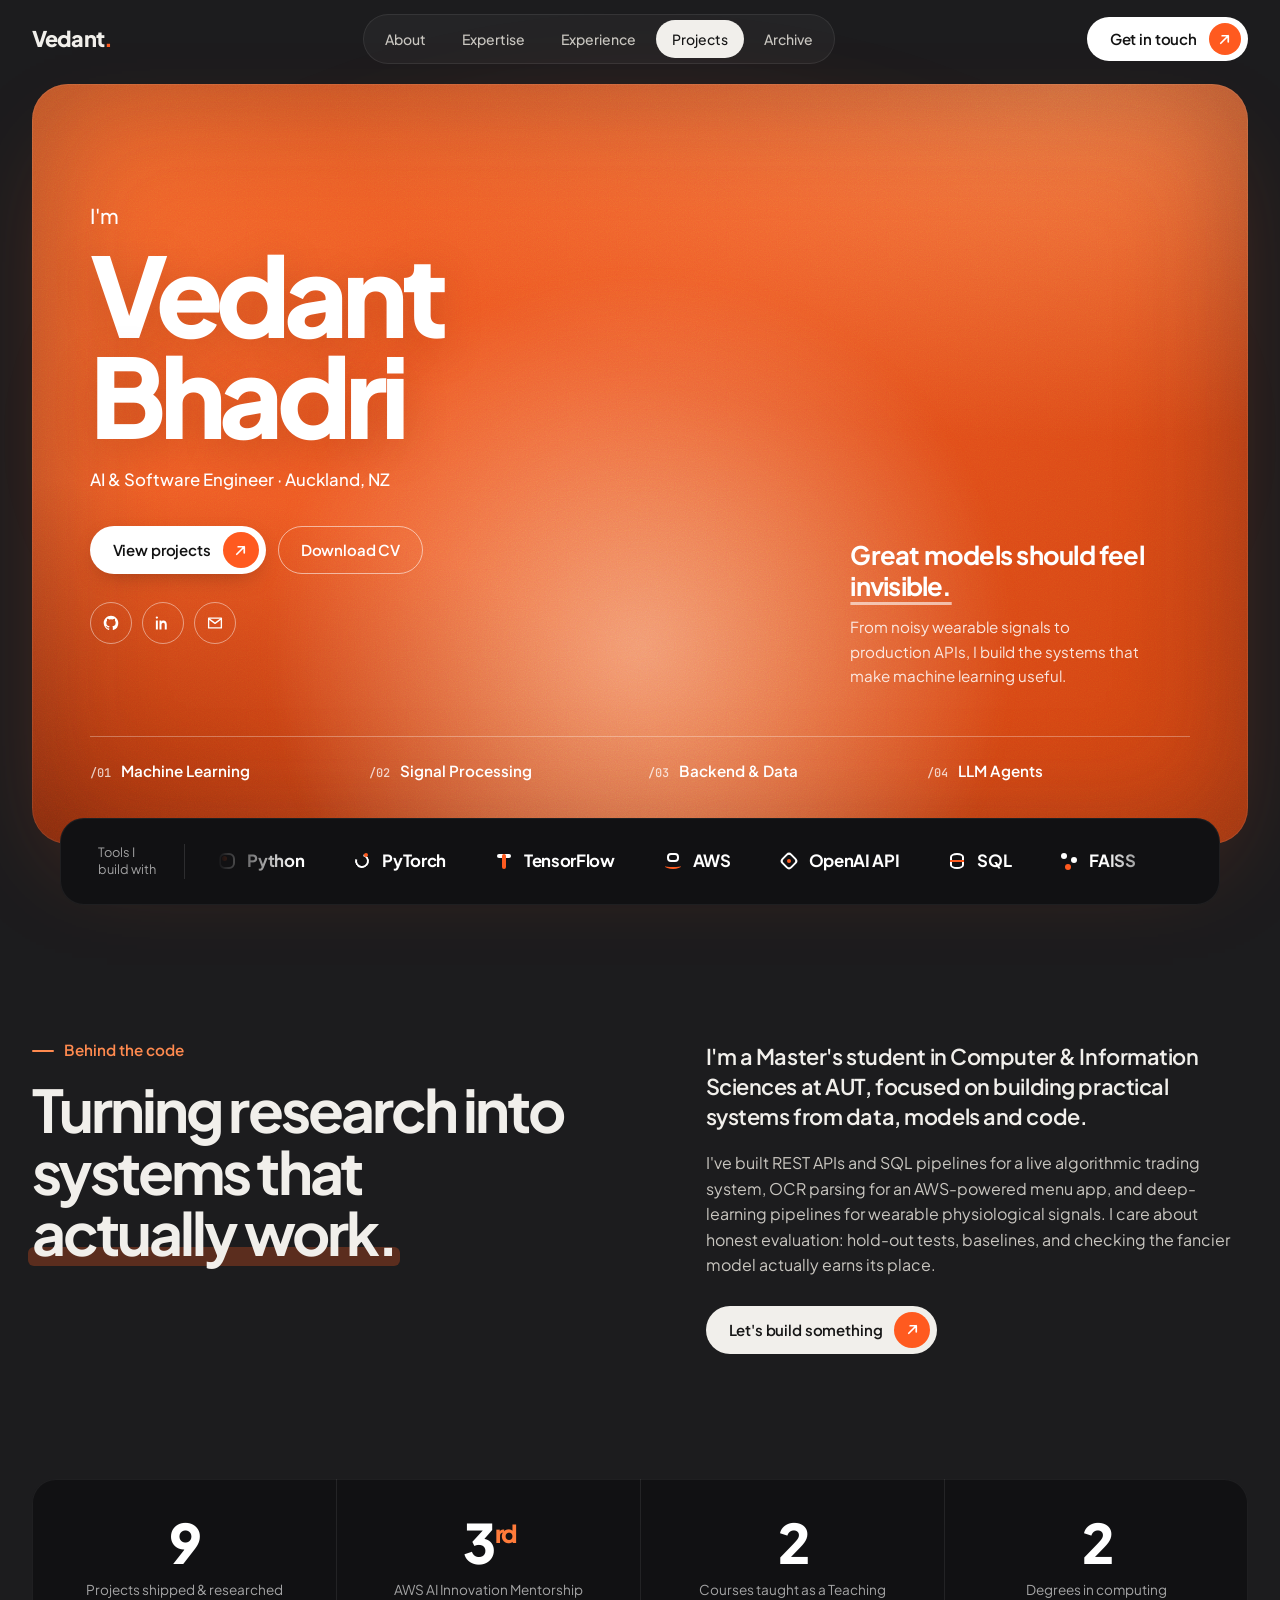
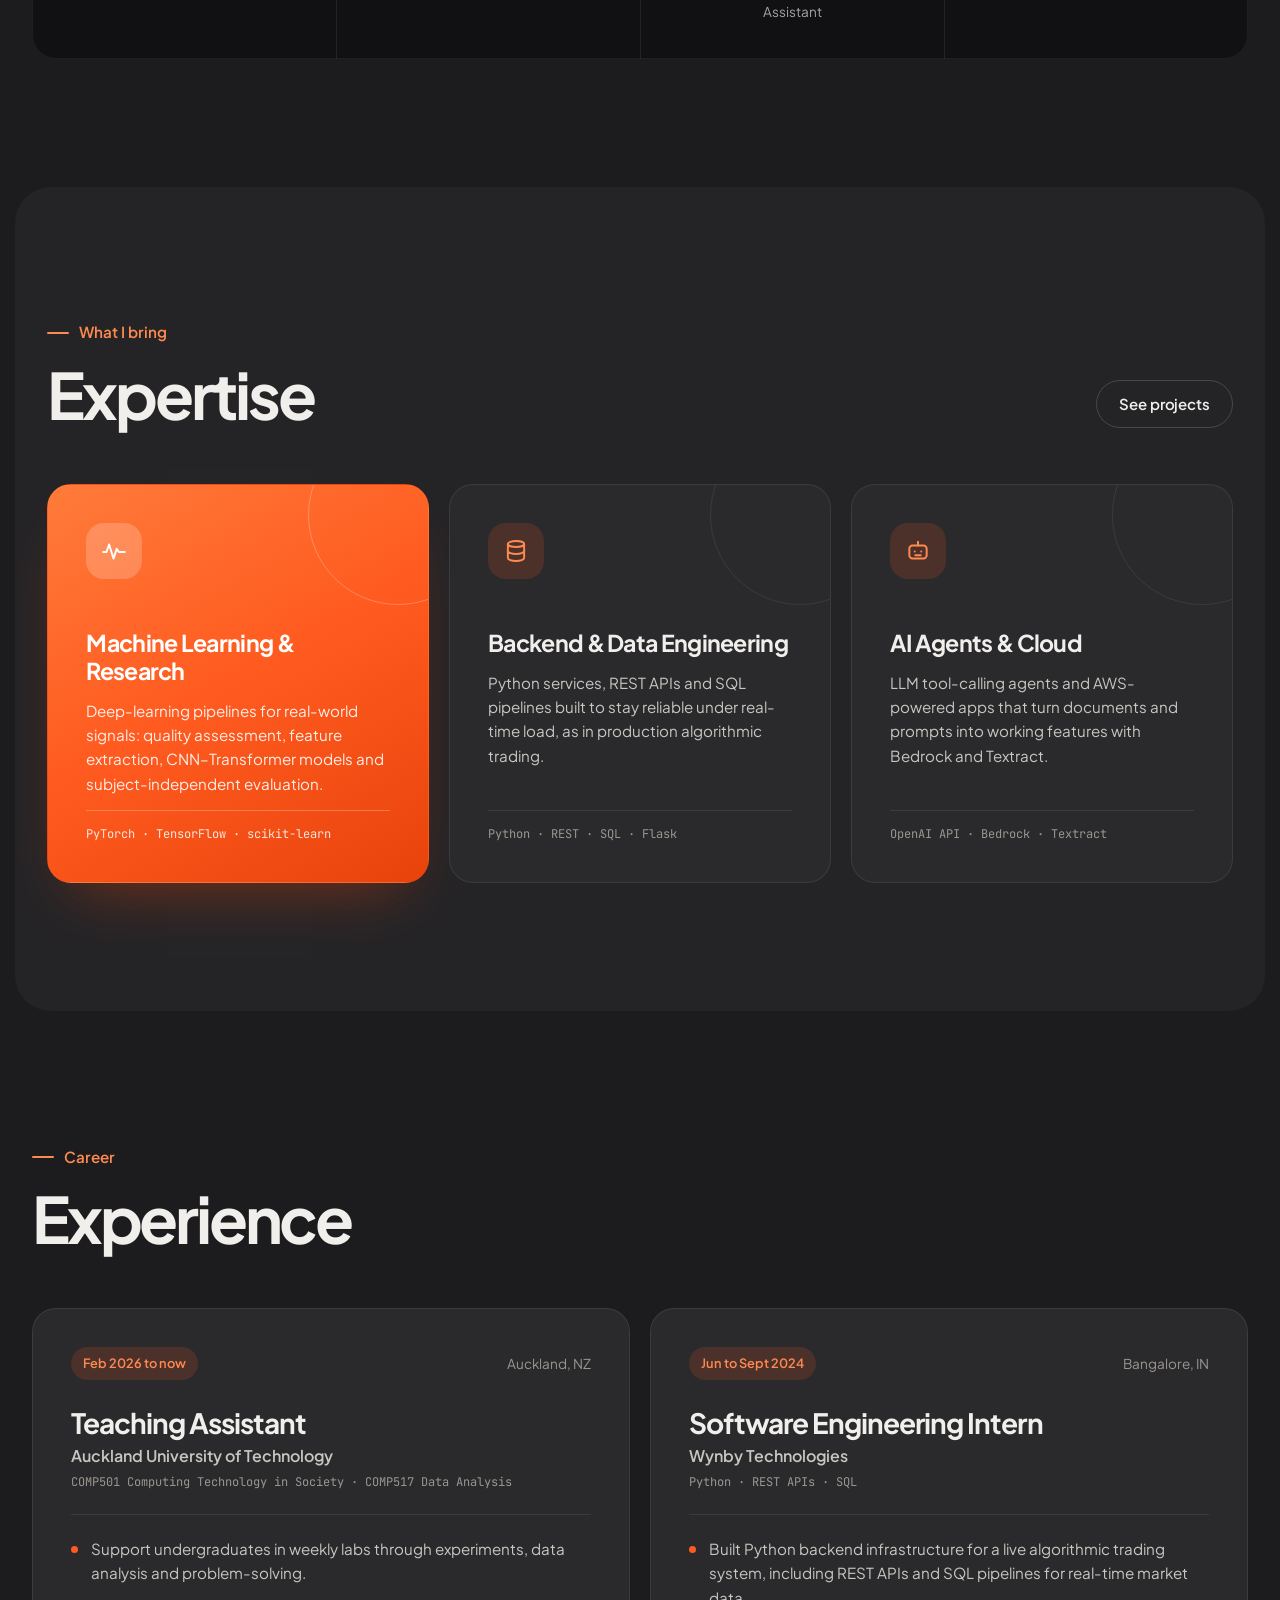
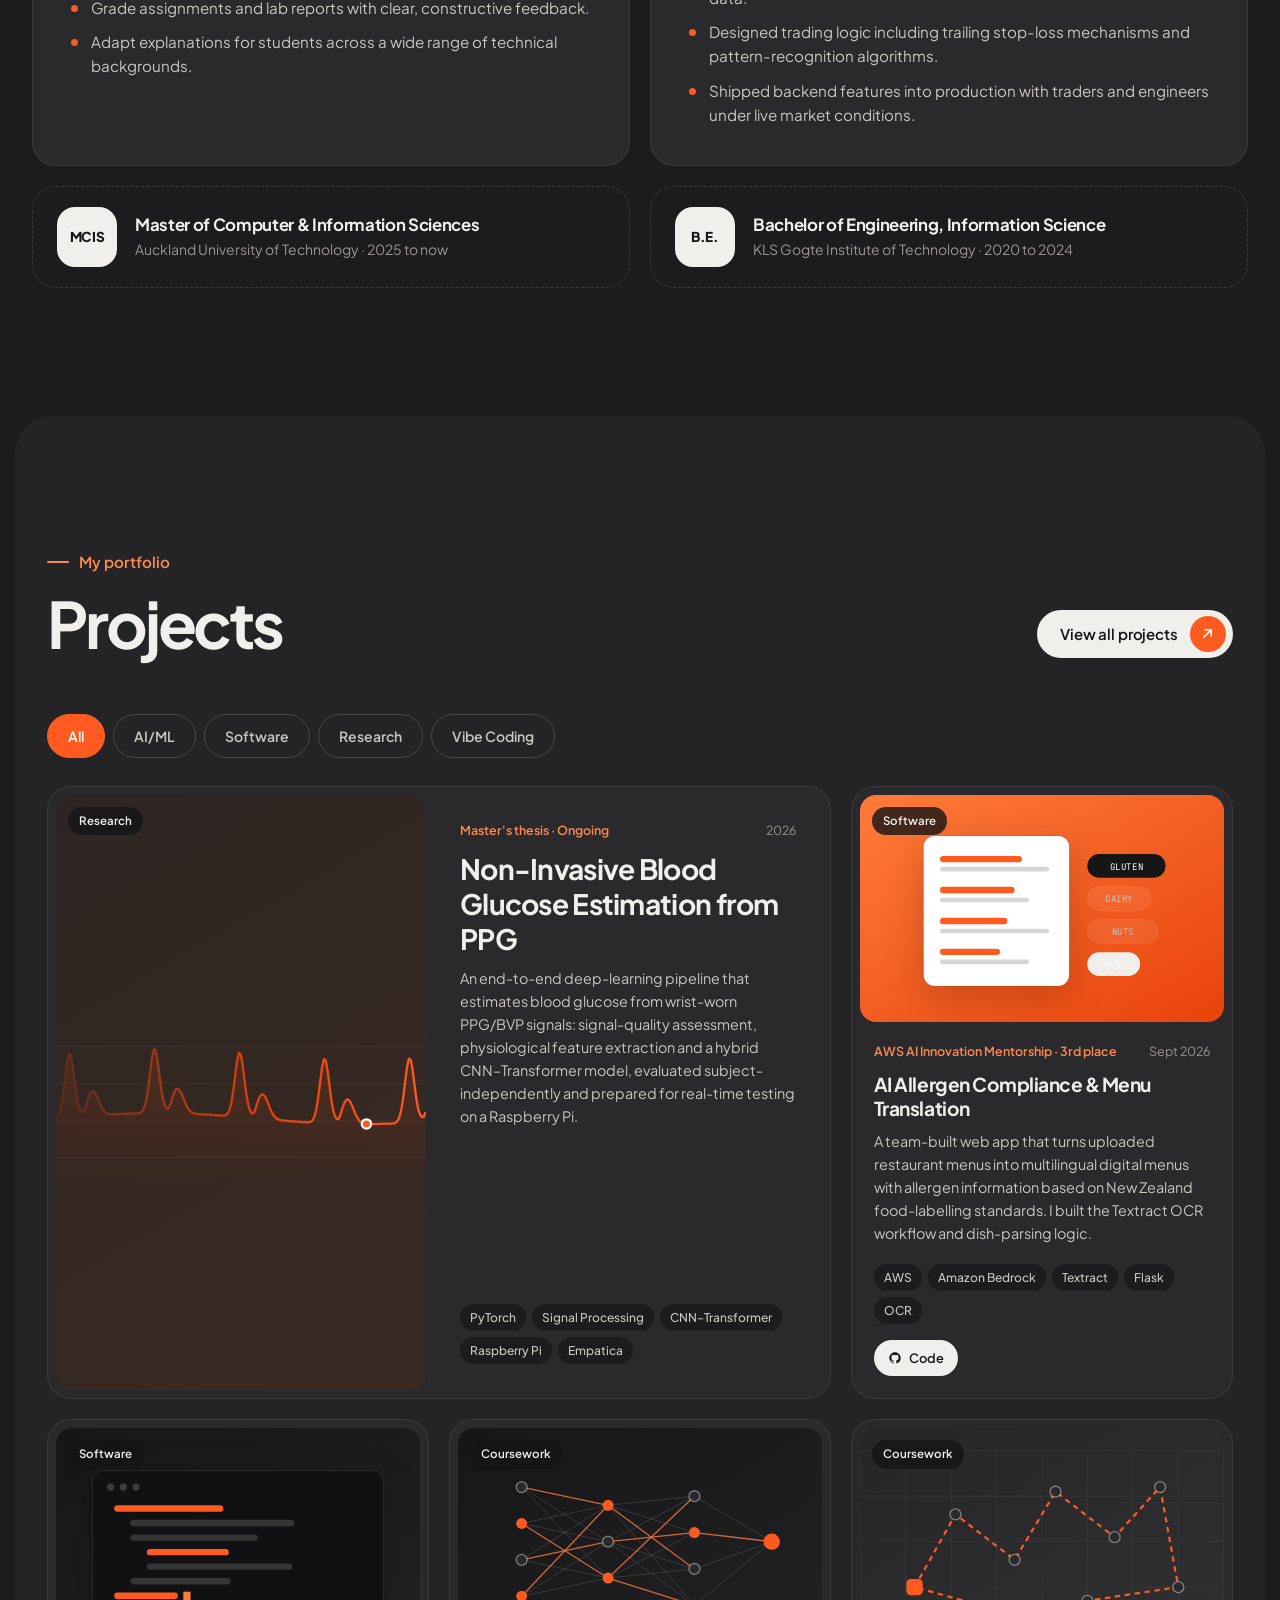
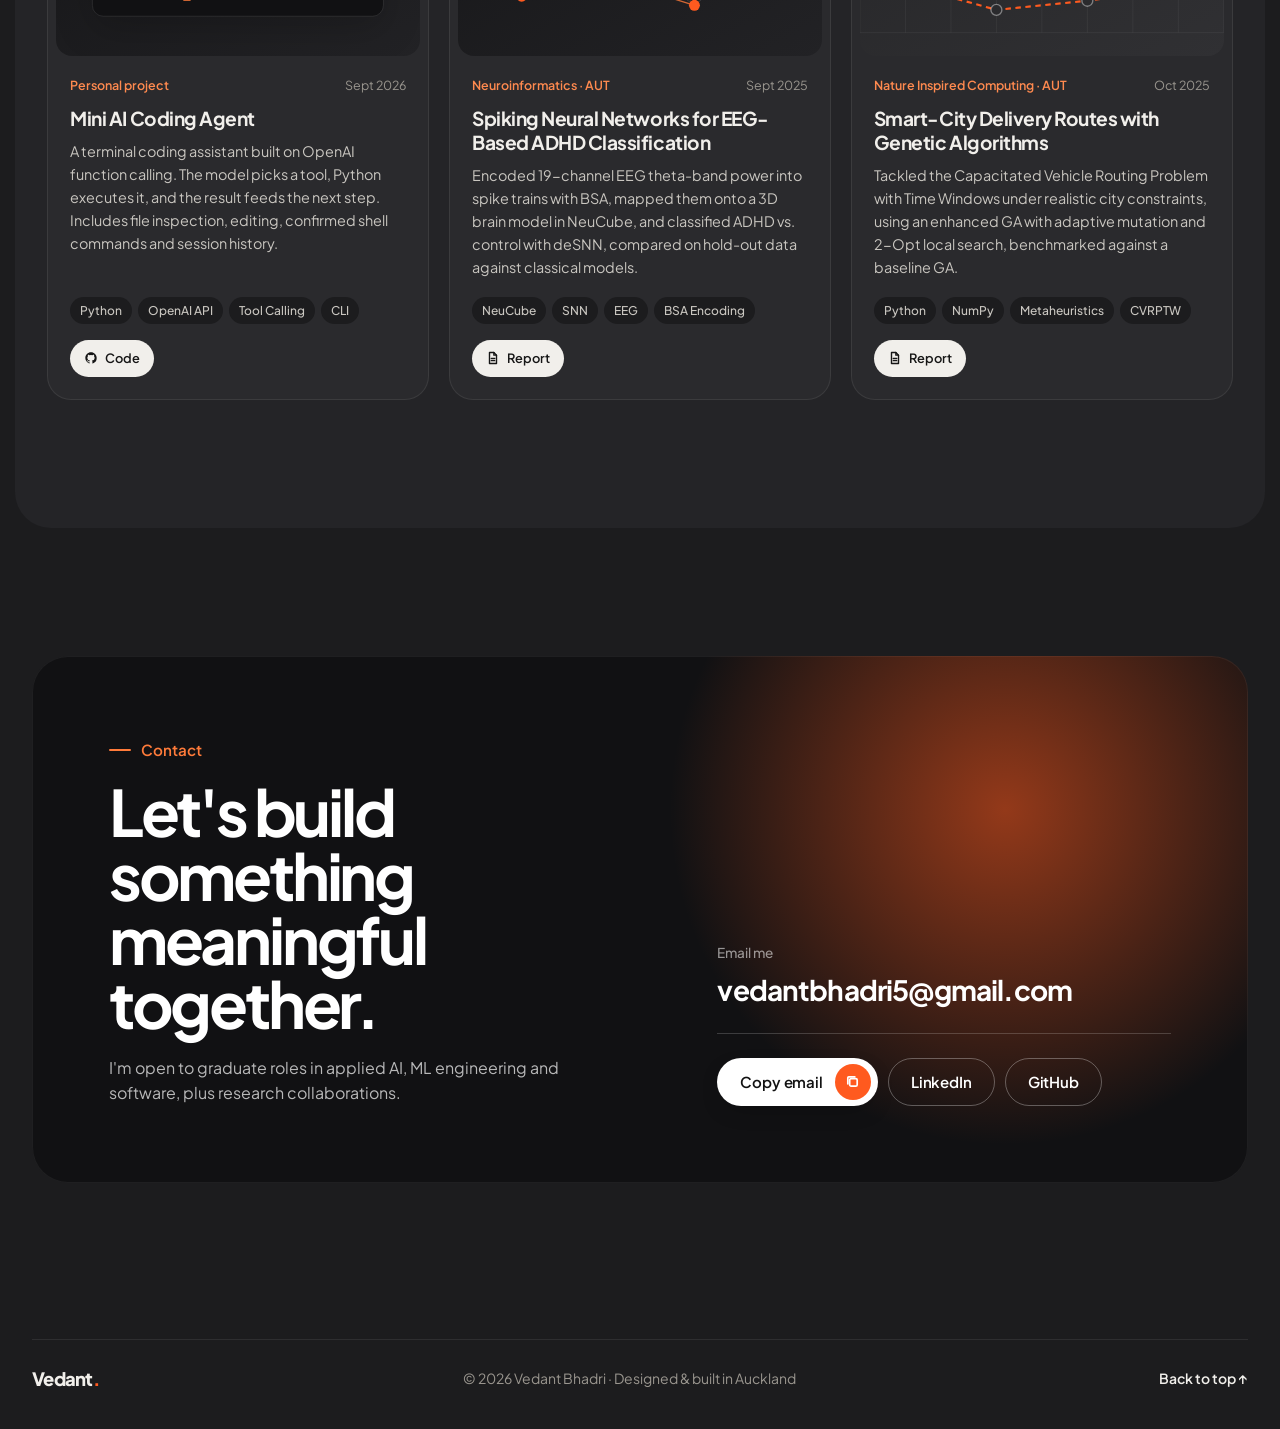
==== commit c7f6bfc3: "Update CV, remove hero portrait placeholder, refine stats - Replace CV with the latest version (adds" ====
--- a/index.html
+++ b/index.html
@@ -65,7 +65,7 @@
                   View projects
                   <span class="pill-arrow" aria-hidden="true"><svg viewBox="0 0 16 16"><path d="M4 12 12 4M5.5 4H12v6.5"/></svg></span>
                 </a>
-                <a class="pill-btn pill-btn-outline" href="assets/cv/vedant-bhadri-cv.pdf" target="_blank" rel="noopener">Download CV</a>
+                <a class="pill-btn pill-btn-outline" href="assets/cv/vedant-bhadri-cv.pdf?v=2026-10-21" target="_blank" rel="noopener">Download CV</a>
               </div>
               <ul class="socials reveal" aria-label="Profiles">
                 <li><a href="https://github.com/vedantbhadri" target="_blank" rel="noopener" aria-label="GitHub"><svg viewBox="0 0 24 24"><path d="M12 2.25c-5.38 0-9.75 4.37-9.75 9.75 0 4.31 2.8 7.96 6.68 9.25.49.09.67-.21.67-.47v-1.69c-2.72.59-3.3-1.16-3.3-1.16-.44-1.13-1.08-1.43-1.08-1.43-.88-.6.07-.59.07-.59.98.07 1.49 1 1.49 1 .86 1.48 2.27 1.050 2.82.8.09-.62.34-1.05.61-1.29-2.17-.25-4.45-1.09-4.45-4.83 0-1.07.38-1.94 1-2.62-.1-.25-.44-1.25.1-2.59 0 0 .82-.26 2.68 1a9.18 9.18 0 0 1 4.88 0c1.86-1.26 2.68-1 2.68-1 .54 1.34.2 2.34.1 2.59.62.68 1 1.55 1 2.62 0 3.75-2.29 4.58-4.46 4.82.35.3.66.89.66 1.8v2.67c0 .26.18.56.68.47A9.76 9.76 0 0 0 21.75 12c0-5.38-4.37-9.75-9.75-9.75Z"/></svg></a></li>
@@ -73,20 +73,6 @@
                 <li><a href="mailto:vedantbhadri5@gmail.com" aria-label="Email"><svg viewBox="0 0 24 24"><path d="M3.5 5.5h17v13h-17z" fill="none" stroke="currentColor" stroke-width="1.8" stroke-linejoin="round"/><path d="m4 6.5 8 6 8-6" fill="none" stroke="currentColor" stroke-width="1.8" stroke-linejoin="round"/></svg></a></li>
               </ul>
             </div>
-
-            <!-- PORTRAIT PLACEHOLDER
-                 Replace this <figure> contents with:
-                 <img src="assets/img/portrait.png" alt="Portrait of Vedant Bhadri">
-                 A transparent-background PNG (cut-out) looks best here. -->
-            <figure class="portrait reveal" aria-label="Portrait placeholder">
-              <div class="portrait-placeholder">
-                <svg viewBox="0 0 200 240" aria-hidden="true">
-                  <circle cx="100" cy="88" r="44"/>
-                  <path d="M20 240c0-52 36-86 80-86s80 34 80 86z"/>
-                </svg>
-                <span>Portrait coming soon</span>
-              </div>
-            </figure>
 
             <div class="hero-side reveal">
               <p class="hero-side-title">Great models should feel <em>invisible.</em></p>
@@ -139,7 +125,7 @@
           <ul class="stats" aria-label="At a glance">
             <li class="reveal"><strong>9</strong><span>Projects shipped &amp; researched</span></li>
             <li class="reveal"><strong>3<sup>rd</sup></strong><span>AWS AI Innovation Mentorship</span></li>
-            <li class="reveal"><strong>2</strong><span>Courses taught as a TA</span></li>
+            <li class="reveal"><strong>2</strong><span>Courses taught as a Teaching Assistant</span></li>
             <li class="reveal"><strong>2</strong><span>Degrees in computing</span></li>
           </ul>
         </div>
--- a/css/styles.css
+++ b/css/styles.css
@@ -153,7 +153,7 @@
   position: relative; isolation: isolate; overflow: hidden;
   display: flex; flex-direction: column;
   min-height: min(760px, calc(100vh - 100px));
-  padding: clamp(36px, 5vw, 64px) clamp(24px, 4.5vw, 64px) clamp(28px, 3vw, 40px);
+  padding: clamp(36px, 5vw, 64px) clamp(24px, 4.5vw, 64px) calc(clamp(28px, 3vw, 40px) + 22px); /* extra bottom room: the tools strip overlaps the panel by 26px */
   border-radius: var(--r-lg);
   background:
     radial-gradient(120% 90% at 85% 0%, #ffb07a 0%, transparent 55%),
@@ -179,7 +179,7 @@
 .hero-main {
   flex: 1;
   display: grid;
-  grid-template-columns: minmax(0, 1.1fr) minmax(0, 0.9fr) minmax(0, 0.75fr);
+  grid-template-columns: minmax(0, 1.6fr) minmax(0, 0.8fr);
   align-items: end;
   gap: clamp(16px, 3vw, 40px);
 }
@@ -203,34 +203,7 @@
 .socials a:hover { background: #fff; color: var(--orange); transform: translateY(-2px); }
 .socials svg { width: 18px; height: 18px; fill: currentColor; }
 
-/* Portrait placeholder */
-.portrait {
-  position: relative; margin: 0; align-self: stretch;
-  min-height: 420px;
-  display: flex; align-items: flex-end; justify-content: center;
-  margin-bottom: calc(-1 * clamp(28px, 3vw, 40px) - 63px);
-}
-.portrait img { width: 100%; height: 100%; object-fit: contain; object-position: bottom; }
-.portrait-placeholder {
-  position: relative;
-  width: min(100%, 360px); aspect-ratio: 5 / 6;
-  display: flex; flex-direction: column; align-items: center; justify-content: flex-end;
-  border-radius: 999px 999px 0 0;
-  background: linear-gradient(180deg, rgba(255,255,255,.28), rgba(255,255,255,.06));
-  border: 1.5px dashed rgba(255,255,255,.6);
-  border-bottom: 0;
-  overflow: hidden;
-}
-.portrait-placeholder svg { width: 78%; fill: rgba(255,255,255,.55); }
-.portrait-placeholder span {
-  position: absolute; top: 34%; left: 50%; transform: translateX(-50%);
-  padding: 6px 12px; border-radius: 999px;
-  background: rgba(18,18,18,.55); color: #fff;
-  font-family: var(--mono); font-size: .7rem; white-space: nowrap;
-  backdrop-filter: blur(6px); -webkit-backdrop-filter: blur(6px);
-}
-
-.hero-side { align-self: center; position: relative; z-index: 2; }
+.hero-side { align-self: end; justify-self: end; max-width: 340px; padding-bottom: 8px; position: relative; z-index: 2; }
 .hero-side-title { font-size: clamp(1.3rem, 2vw, 1.7rem); font-weight: 700; line-height: 1.2; letter-spacing: -0.03em; margin-bottom: 14px; }
 .hero-side-title em { font-style: normal; text-decoration: underline; text-decoration-thickness: 3px; text-underline-offset: 6px; text-decoration-color: rgba(255,255,255,.6); }
 .hero-side p:not(.hero-side-title) { font-size: .95rem; opacity: .85; max-width: 300px; }
@@ -658,8 +631,6 @@
 
 /* ---------- Responsive ---------- */
 @media (max-width: 1100px) {
-  .hero-main { grid-template-columns: minmax(0, 1.2fr) minmax(0, 1fr); }
-  .hero-side { display: none; }
   .work-grid { grid-template-columns: repeat(2, 1fr); }
 }
 
@@ -683,9 +654,8 @@
 @media (max-width: 720px) {
   .hero { min-height: 0; }
   .hero-main { grid-template-columns: 1fr; }
-  .portrait { min-height: 0; margin: 36px 0 0; }
-  .portrait-placeholder { width: min(78%, 300px); }
-  .hero-skills { grid-template-columns: repeat(2, 1fr); margin-top: 0; }
+  .hero-side { justify-self: start; margin-top: 36px; padding-bottom: 0; }
+  .hero-skills { grid-template-columns: repeat(2, 1fr); margin-top: 32px; }
   .tool-band { flex-direction: column; align-items: stretch; gap: 14px; margin-top: 16px; width: calc(100% - 2 * var(--gutter)); }
   .tool-band-label { border: 0; padding: 0; }
   .tool-band-label br { display: none; }
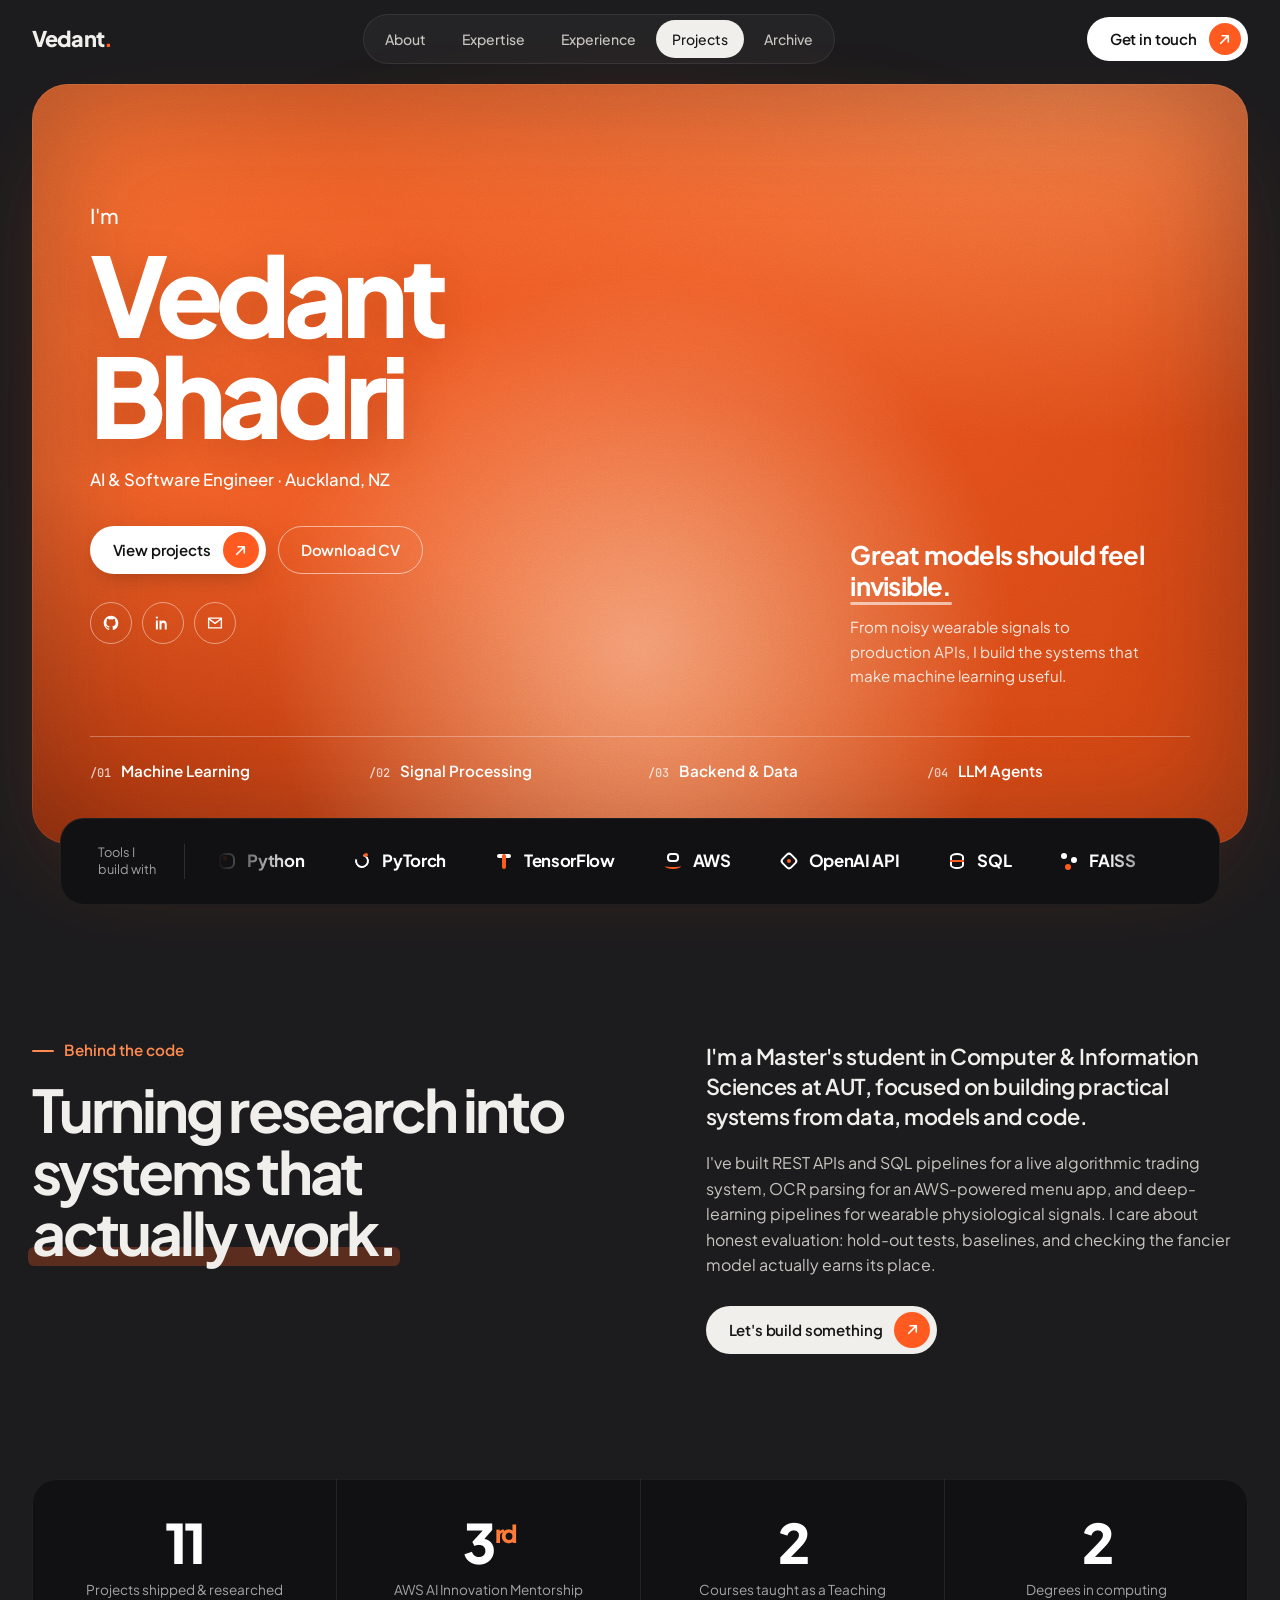
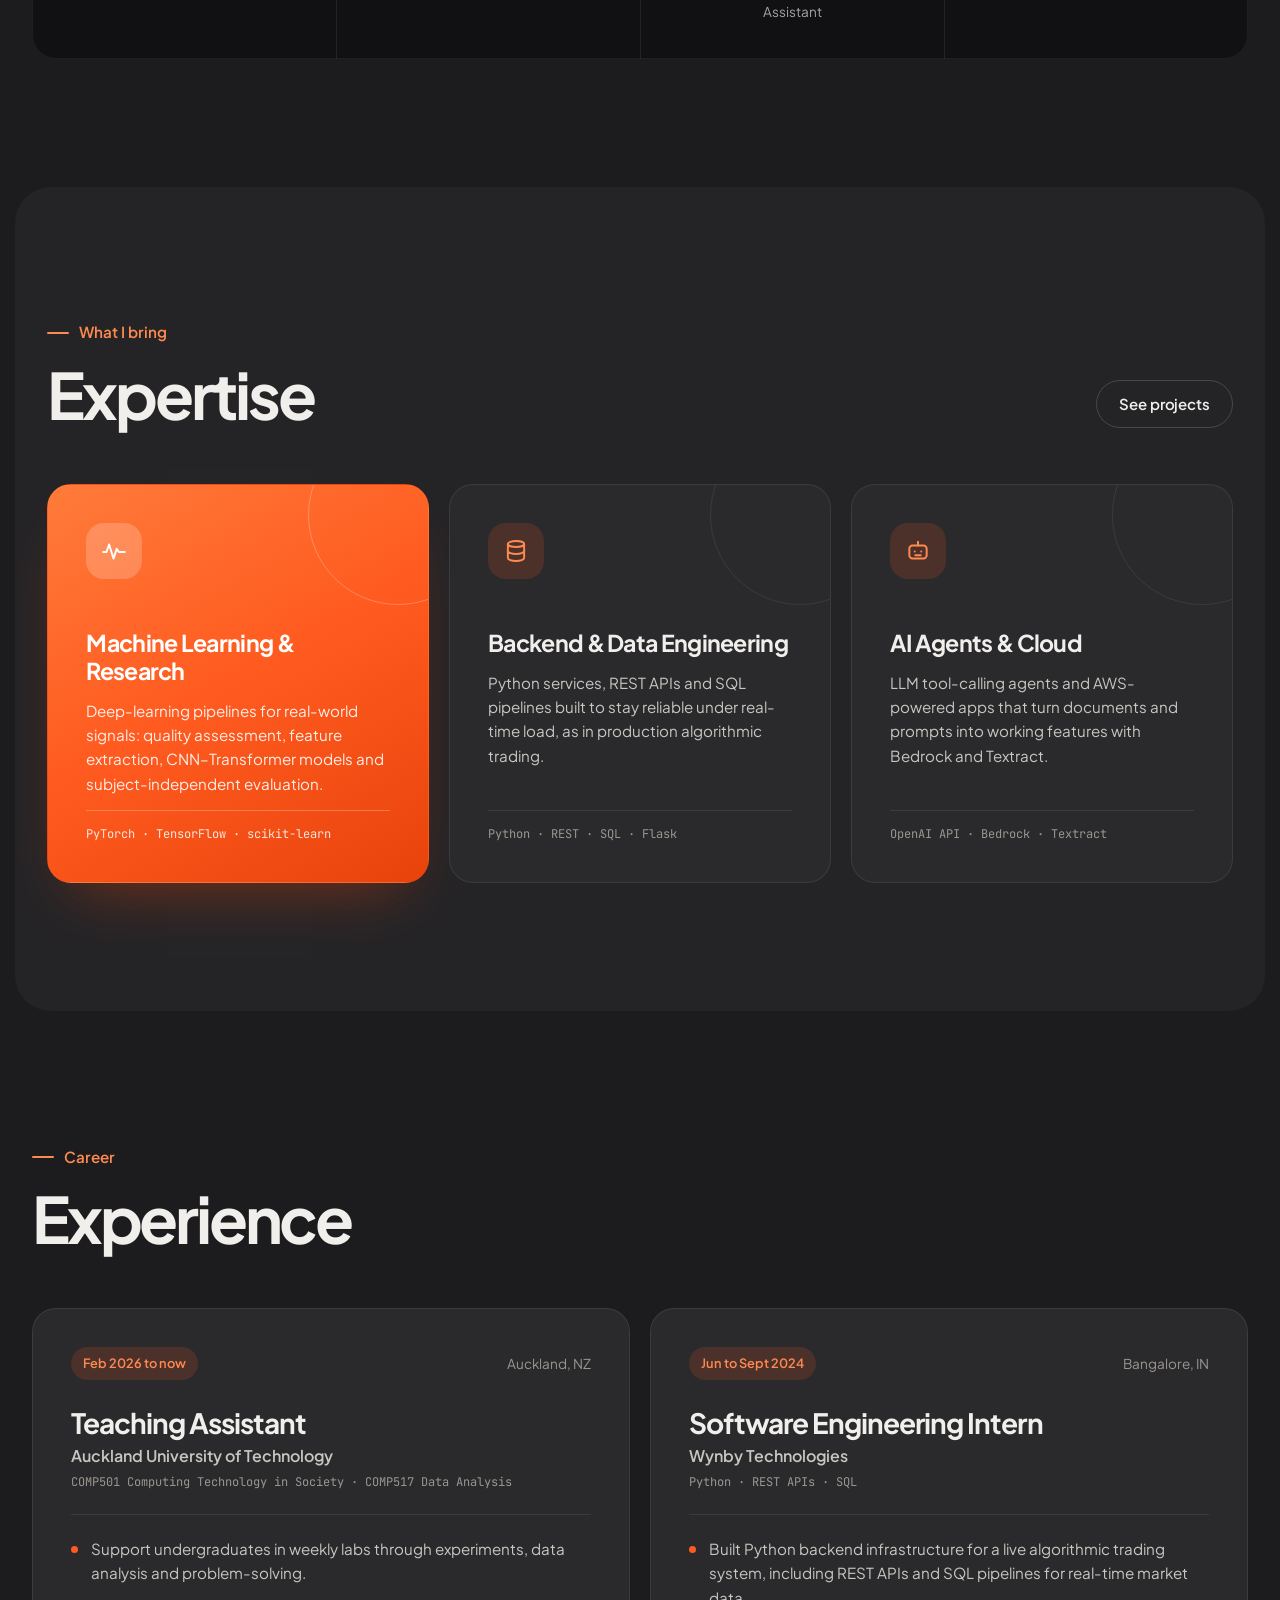
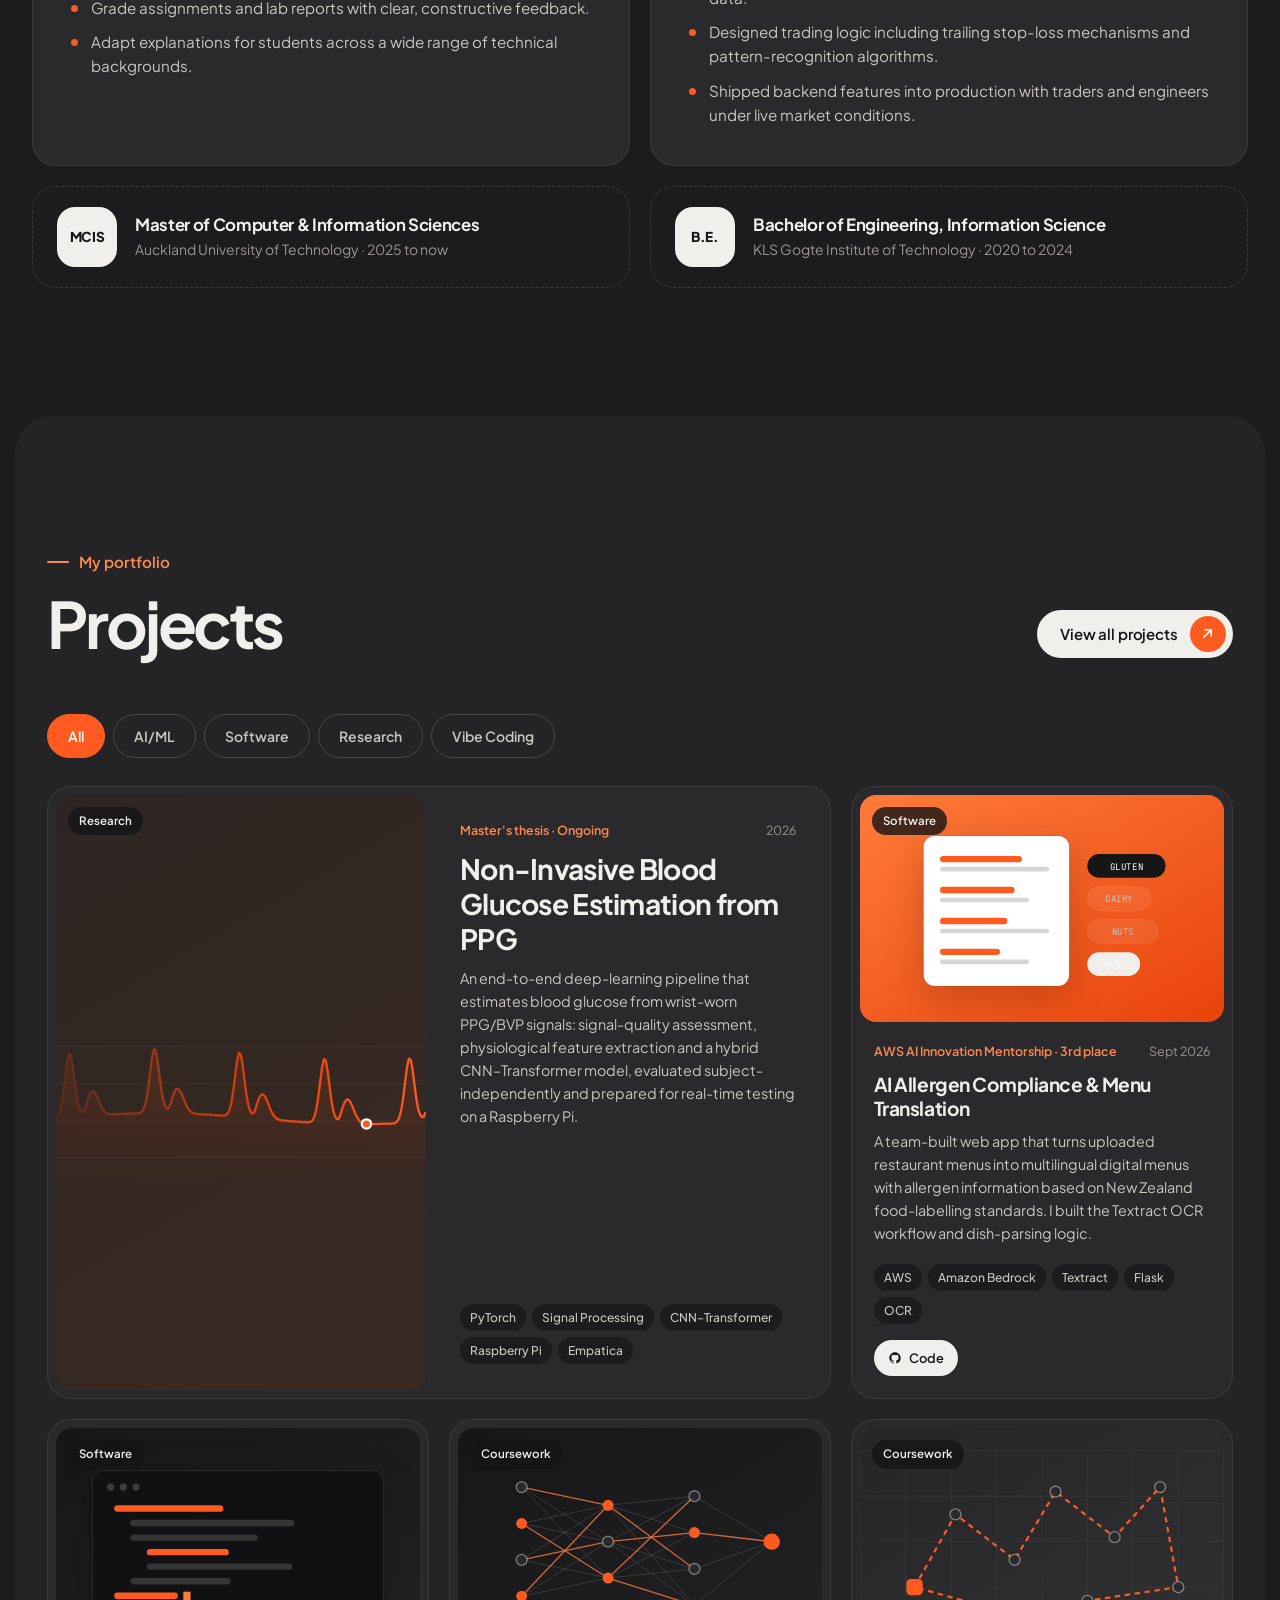
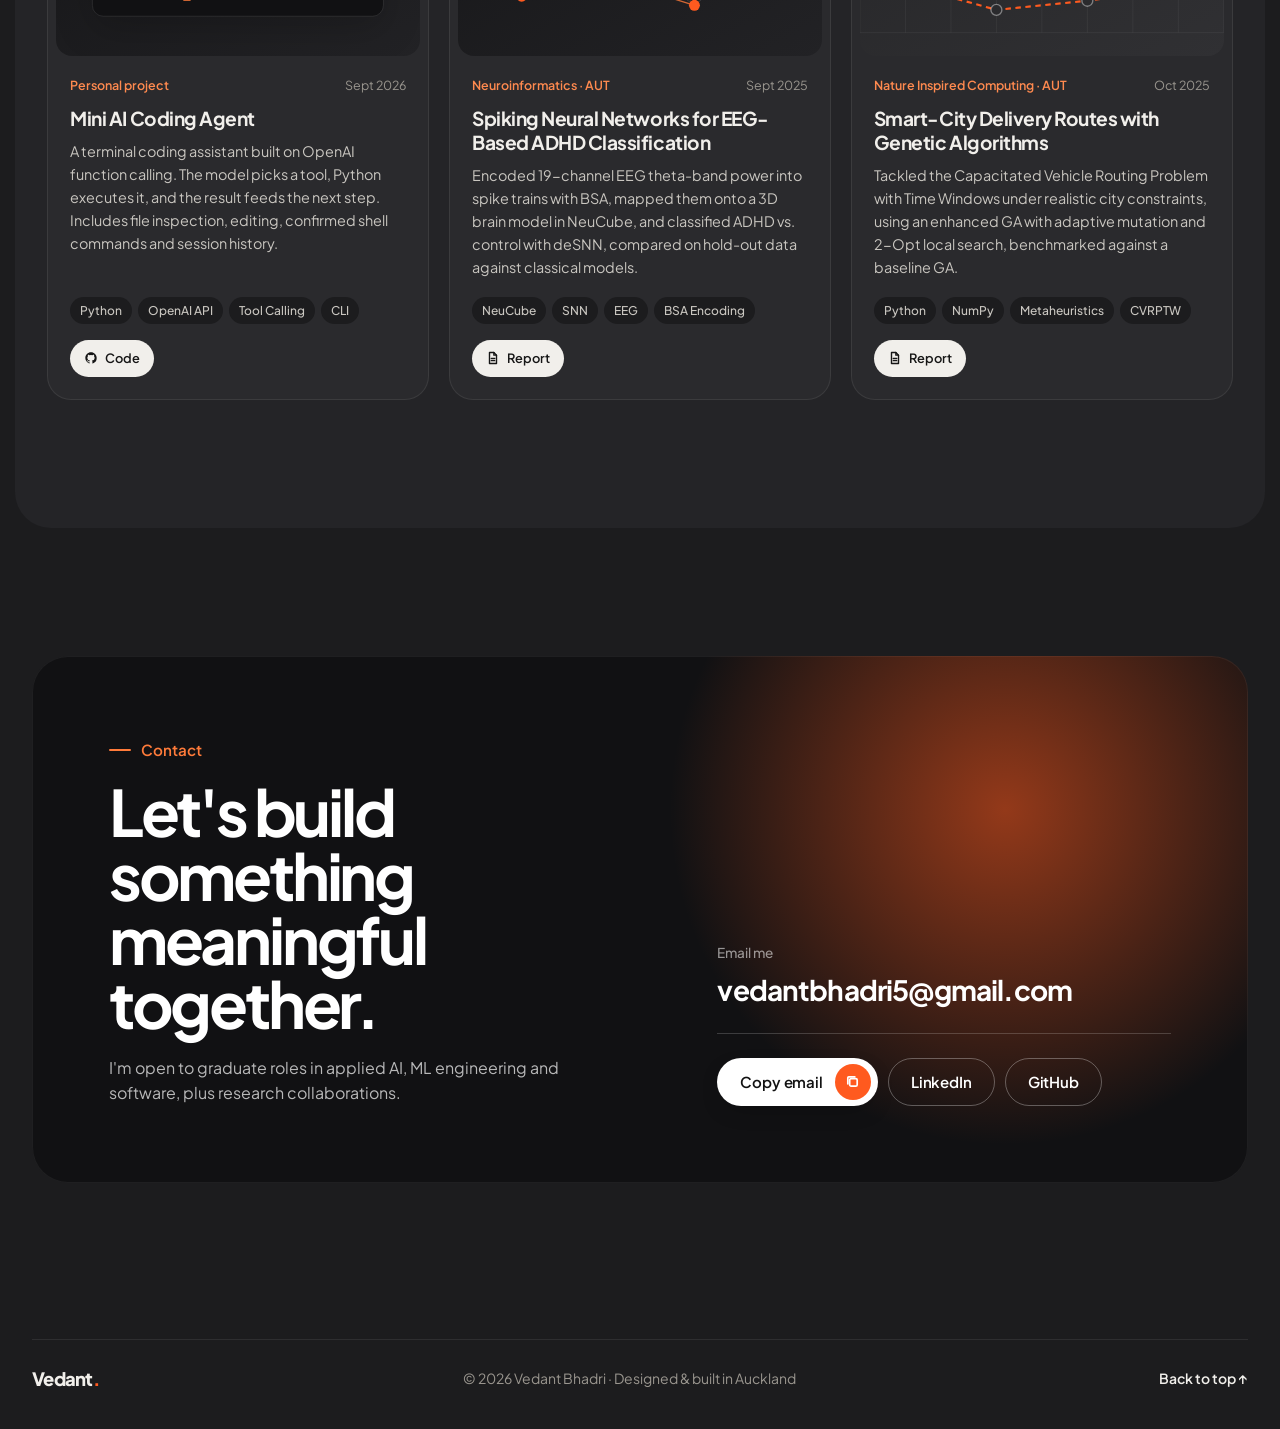
==== commit 97634319: "Add BLIP image captioning and ASL sign recognition projects - Image Captioning with BLIP on MS COCO " ====
--- a/index.html
+++ b/index.html
@@ -123,7 +123,7 @@
           </div>
 
           <ul class="stats" aria-label="At a glance">
-            <li class="reveal"><strong>9</strong><span>Projects shipped &amp; researched</span></li>
+            <li class="reveal"><strong>11</strong><span>Projects shipped &amp; researched</span></li>
             <li class="reveal"><strong>3<sup>rd</sup></strong><span>AWS AI Innovation Mentorship</span></li>
             <li class="reveal"><strong>2</strong><span>Courses taught as a Teaching Assistant</span></li>
             <li class="reveal"><strong>2</strong><span>Degrees in computing</span></li>
--- a/css/styles.css
+++ b/css/styles.css
@@ -585,6 +585,28 @@
     0 40px 100px -40px rgba(255, 90, 31, .35);
 }
 
+/* Captioning card */
+.vis-caption { background: linear-gradient(150deg, #2a2522, #221f1d); }
+.v-photo { fill: #3a3f47; stroke: rgba(255,255,255,.12); stroke-width: 1; }
+.v-hill { fill: #4c5a4a; }
+.v-sun { fill: rgba(255, 210, 160, .55); }
+.v-heat { fill: rgba(255, 90, 31, .28); }
+.v-heat-core { fill: rgba(255, 140, 60, .55); }
+.v-bubble-cap { fill: #f1efeb; }
+.v-cap-text { fill: #161616; font-family: var(--mono); font-size: 11px; }
+.vis-caption .v-tile { fill: rgba(255,255,255,.07); stroke: rgba(255,255,255,.1); }
+.vis-caption .v-pill-text { font-size: 9.5px; }
+
+/* Sign-recognition card */
+.vis-signs { background: linear-gradient(150deg, #24272b, #1b1d20); }
+.vis-signs .v-tile { fill: rgba(255,255,255,.07); stroke: rgba(255,255,255,.1); }
+.v-sign { fill: #f1efeb; font-family: var(--font); font-weight: 800; font-size: 20px; }
+.v-sign.is-hot { fill: #fff; }
+.v-arrow { fill: none; stroke: rgba(255,255,255,.45); stroke-width: 2; stroke-linecap: round; stroke-linejoin: round; }
+.v-pad-ink { fill: rgba(255,255,255,.7); }
+.v-pad-ink.is-hot { fill: #fff; }
+.v-stop { fill: rgba(255,255,255,.12); stroke: rgba(255,255,255,.2); stroke-width: 1; }
+
 /* Vibe Coding cards */
 .card-cat-vibe { background: var(--orange) !important; color: #fff !important; }
 .vis-kanban { background: linear-gradient(150deg, #262629, #1d1d20); }
